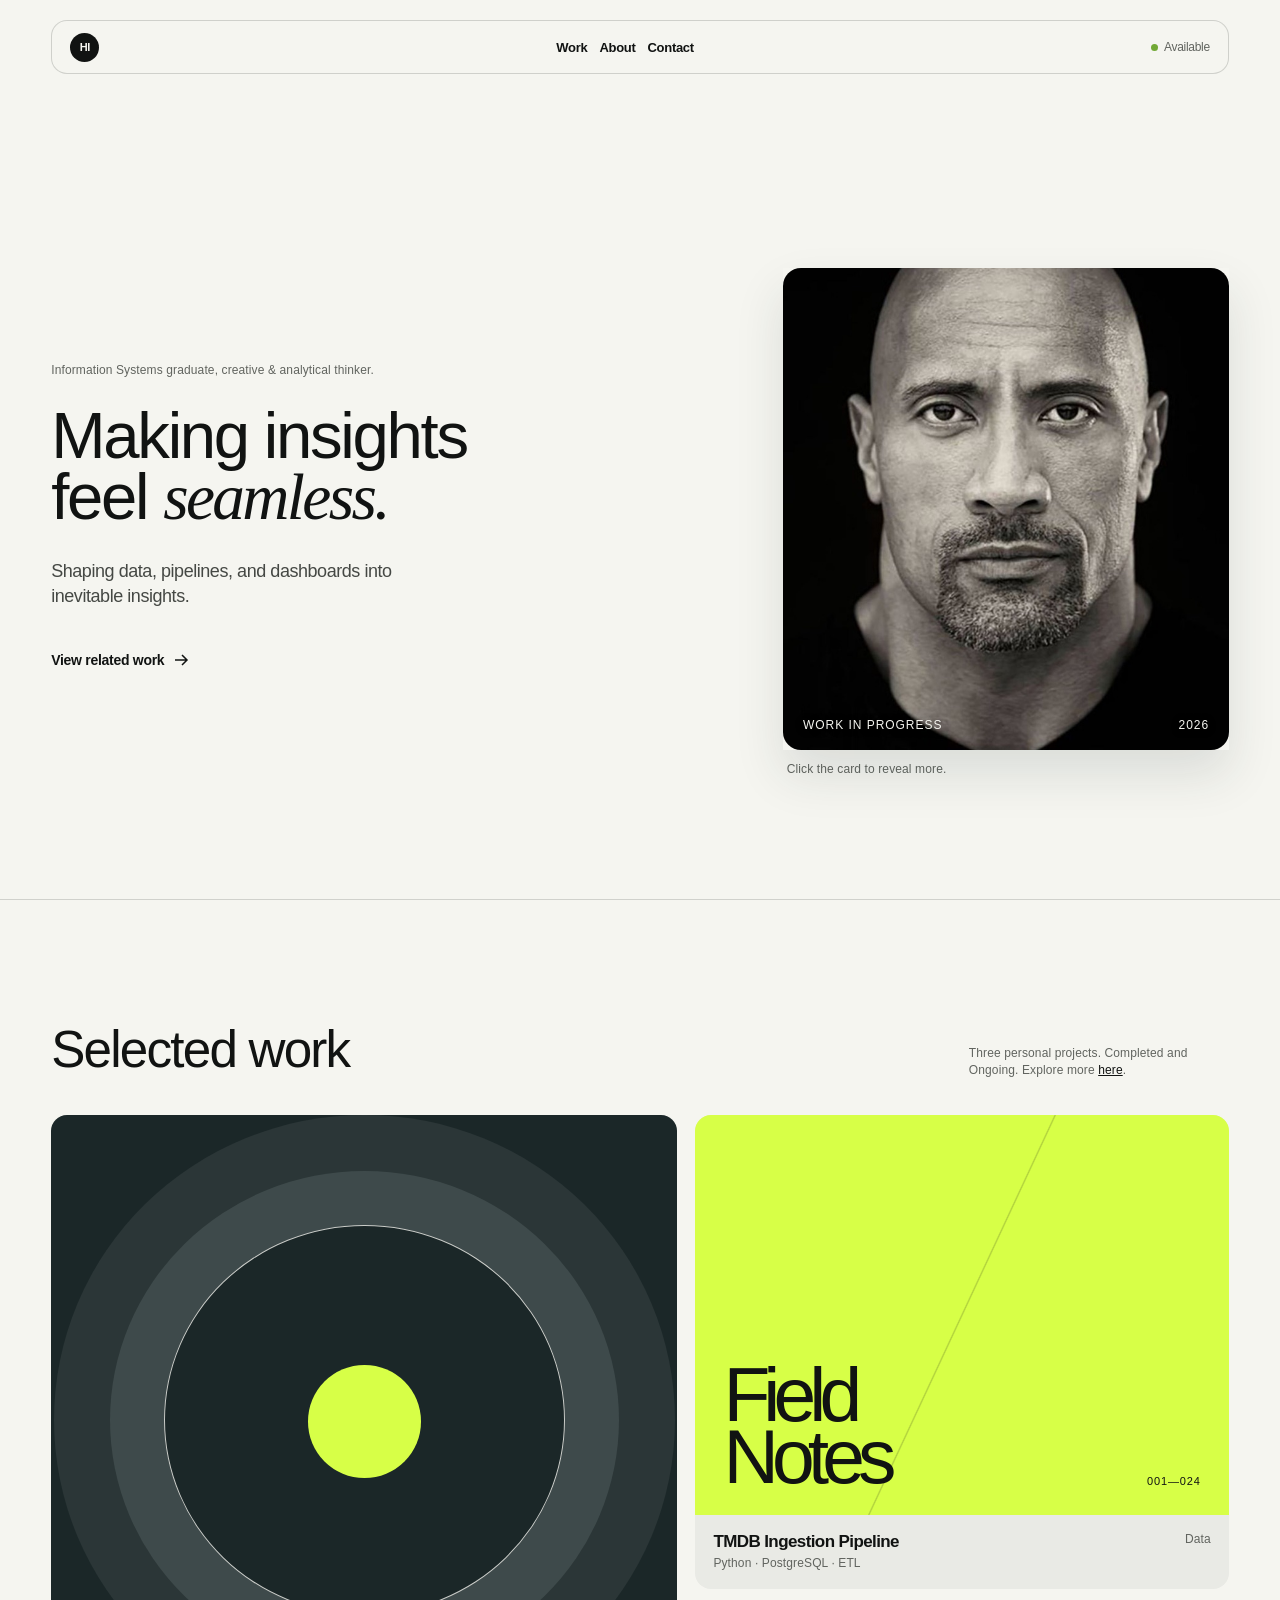
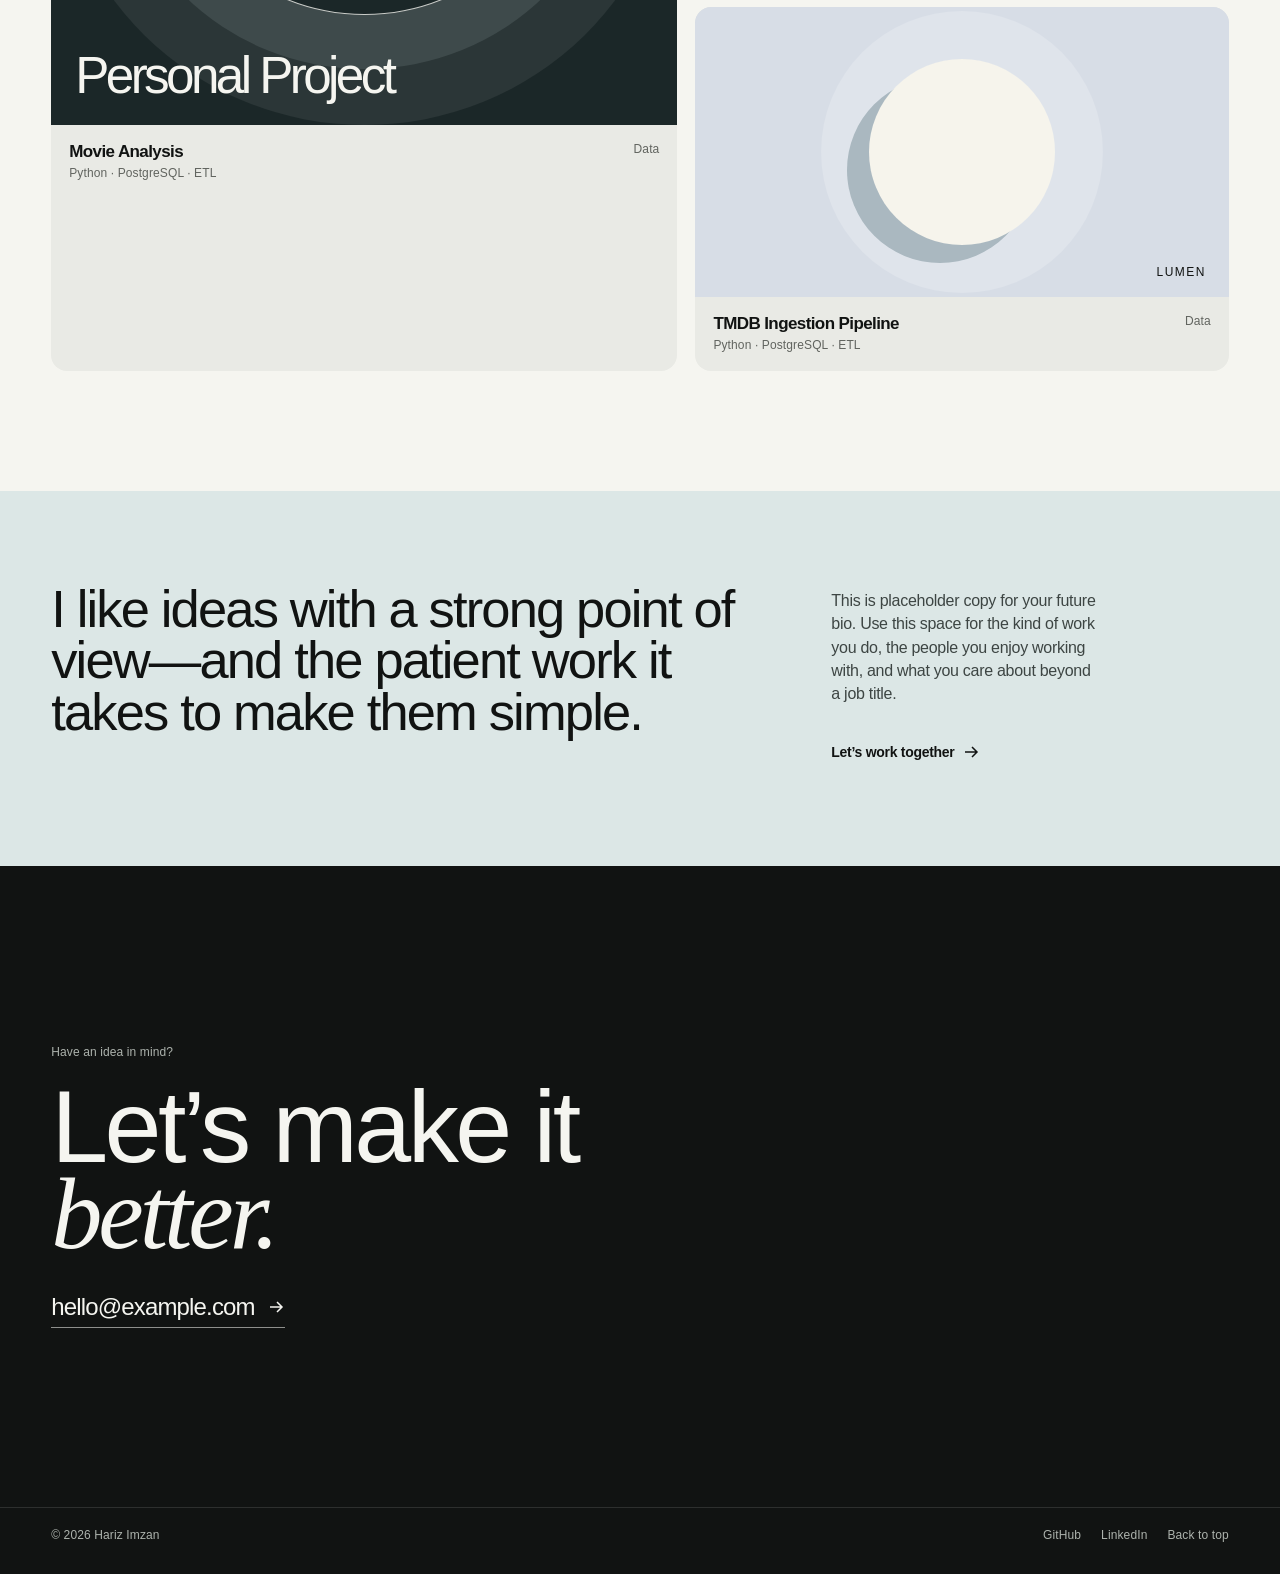
==== index.html @ 3d687c01 "added logo" ====
<!doctype html>
<html lang="en">
  <head>
    <meta charset="UTF-8" />
    <meta name="viewport" content="width=device-width, initial-scale=1.0" />
    <meta name="description" content="Placeholder portfolio for a creative technologist." />
    <title>Hariz Imzan</title>
    <link rel="stylesheet" href="styles.css" />
  </head>
  <body>
    <a class="skip-link" href="#work">Skip to selected work</a>
    <header class="site-header" id="top">
      <nav class="nav-shell" aria-label="Primary navigation">
        <a class="monogram" href="#top" aria-label="Hariz Imzan, home">HI</a>
        <div class="nav-links">
          <a href="#work">Work</a>
          <a href="#about">About</a>
          <a href="#contact">Contact</a>
        </div>
        <a class="nav-status" href="#contact"><span></span> Available</a>
      </nav>
    </header>

    <main>
      <section class="hero" aria-labelledby="hero-title">
        <div class="hero-copy">
          <p class="availability">Information Systems graduate, creative &amp; analytical thinker.</p>
          <h1 id="hero-title">Making insights <br />feel <em>seamless.</em></h1>
          <p class="hero-intro">Shaping data, pipelines, and dashboards into inevitable insights.</p>
          <a class="text-link hero-link" href="#work">View related work <svg aria-hidden="true" viewBox="0 0 18 18"><path d="M3 9h11M10 4l5 5-5 5" /></svg></a>
        </div>
        <div class="hero-object-wrap" aria-label="Rock image visual">
          <button class="hero-object" id="hero-object" type="button" aria-expanded="false" aria-label="Show contact details">
            <span class="flip-card-inner">
              <span class="flip-card-face flip-card-front">
                <img class="hero-image" src="images/rock.jpeg" alt="Rock texture visual" />
                <span class="object-caption"><span>Work in progress</span><span>2026</span></span>
              </span>
              <span class="flip-card-face flip-card-back" aria-live="polite">
                <span class="contact-flip-copy">
                  <span class="contact-circle-cluster" aria-label="Contact links">
                    <a href="mailto:imzanhariz@gmail.com" aria-label="Email Hariz Imzan" title="Email" style="display: inline-flex; align-items: center; justify-content: center;">
                    <svg xmlns="http://www.w3.org/2000/svg" viewBox="0 0 640 640"><!--!Font Awesome Free 7.3.1 by @fontawesome - https://fontawesome.com License - https://fontawesome.com/license/free Copyright 2026 Fonticons, Inc.--><path d="M112 128C85.5 128 64 149.5 64 176C64 191.1 71.1 205.3 83.2 214.4L291.2 370.4C308.3 383.2 331.7 383.2 348.8 370.4L556.8 214.4C568.9 205.3 576 191.1 576 176C576 149.5 554.5 128 528 128L112 128zM64 260L64 448C64 483.3 92.7 512 128 512L512 512C547.3 512 576 483.3 576 448L576 260L377.6 408.8C343.5 434.4 296.5 434.4 262.4 408.8L64 260z"/></svg>
                    </a>
                    <a href="https://linkedin.com" target="_blank" rel="noreferrer" aria-label="LinkedIn" title="LinkedIn" style="display: inline-flex; align-items: center; justify-content: center;">
                    <svg xmlns="http://www.w3.org/2000/svg" viewBox="0 0 640 640"><!--!Font Awesome Free 7.3.1 by @fontawesome - https://fontawesome.com License - https://fontawesome.com/license/free Copyright 2026 Fonticons, Inc.--><path d="M160 96C124.7 96 96 124.7 96 160L96 480C96 515.3 124.7 544 160 544L480 544C515.3 544 544 515.3 544 480L544 160C544 124.7 515.3 96 480 96L160 96zM165 266.2L231.5 266.2L231.5 480L165 480L165 266.2zM236.7 198.5C236.7 219.8 219.5 237 198.2 237C176.9 237 159.7 219.8 159.7 198.5C159.7 177.2 176.9 160 198.2 160C219.5 160 236.7 177.2 236.7 198.5zM413.9 480L413.9 376C413.9 351.2 413.4 319.3 379.4 319.3C344.8 319.3 339.5 346.3 339.5 374.2L339.5 480L273.1 480L273.1 266.2L336.8 266.2L336.8 295.4L337.7 295.4C346.6 278.6 368.3 260.9 400.6 260.9C467.8 260.9 480.3 305.2 480.3 362.8L480.3 480L413.9 480z"/></svg>
                    </a>
                    <a href="https://github.com/ihpwapp" target="_blank" rel="noreferrer" aria-label="GitHub" title="GitHub">
                     <svg xmlns="http://www.w3.org/2000/svg" viewBox="0 0 640 640"><!--!Font Awesome Free 7.3.1 by @fontawesome - https://fontawesome.com License - https://fontawesome.com/license/free Copyright 2026 Fonticons, Inc.--><path d="M280.5 426.5C214.5 418.5 168 371 168 309.5C168 284.5 177 257.5 192 239.5C185.5 223 186.5 188 194 173.5C214 171 241 181.5 257 196C276 190 296 187 320.5 187C345 187 365 190 383 195.5C398.5 181.5 426 171 446 173.5C453 187 454 222 447.5 239C463.5 258 472 283.5 472 309.5C472 371 425.5 417.5 358.5 426C375.5 437 387 461 387 488.5L387 540.5C387 555.5 399.5 564 414.5 558C505 523.5 576 433 576 321C576 179.5 461 64 319.5 64C178 64 64 179.5 64 321C64 432 134.5 524 229.5 558.5C243 563.5 256 554.5 256 541L256 501C249 504 240 506 232 506C199 506 179.5 488 165.5 454.5C160 441 154 433 142.5 431.5C136.5 431 134.5 428.5 134.5 425.5C134.5 419.5 144.5 415 154.5 415C169 415 181.5 424 194.5 442.5C204.5 457 215 463.5 227.5 463.5C240 463.5 248 459 259.5 447.5C268 439 274.5 431.5 280.5 426.5z"/></svg>
                    </a>
                    <a href="#contact" aria-label="Contact section" title="Contact">
                    <svg xmlns="http://www.w3.org/2000/svg" viewBox="0 0 640 640"><!--!Font Awesome Free 7.3.1 by @fontawesome - https://fontawesome.com License - https://fontawesome.com/license/free Copyright 2026 Fonticons, Inc.--><path fill="#111312" d="M463 448.2C440.9 409.8 399.4 384 352 384L288 384C240.6 384 199.1 409.8 177 448.2C212.2 487.4 263.2 512 320 512C376.8 512 427.8 487.3 463 448.2zM64 320C64 178.6 178.6 64 320 64C461.4 64 576 178.6 576 320C576 461.4 461.4 576 320 576C178.6 576 64 461.4 64 320zM320 336C359.8 336 392 303.8 392 264C392 224.2 359.8 192 320 192C280.2 192 248 224.2 248 264C248 303.8 280.2 336 320 336z"/></svg>
                    </a>
                  </span>
                </span>
              </span>
            </span>
          </button>
          <p class="placeholder-note">Click the card to reveal more.</p>
        </div>
      </section>

      <section class="work-section" id="work" aria-labelledby="work-title">
        <div class="section-heading">
          <h2 id="work-title">Selected work</h2>
          <p>Three personal projects. Completed and Ongoing. Explore more <a href="https://github.com/ihpwapp" target="_blank" rel="noreferrer" style="color: #111312; text-decoration: underline;">here</a>.</p>
        </div>
        <div class="work-grid">
          <article class="project project-large project-signal">
            <a href="#contact" aria-label="Open TMDB Ingestion Pipeline case study">
              <div class="project-art art-signal" aria-hidden="true"><i></i><b></b><span>Personal Project</span></div>
              <div class="project-meta"><div><h3>Movie Analysis</h3><p>Python · PostgreSQL · ETL</p></div><span>Data</span></div>
            </a>
          </article>
          <article class="project project-tall project-index">
            <a href="#contact" aria-label="Open Field Notes placeholder case study">
              <div class="project-art art-index" aria-hidden="true"><span>Field<br />Notes</span><i>001—024</i></div>
              <div class="project-meta"><div><h3>TMDB Ingestion Pipeline</h3><p>Python · PostgreSQL · ETL</p></div><span>Data</span></div>
            </a>
          </article>
          <article class="project project-wide project-lumen">
            <a href="#contact" aria-label="Open Lumen placeholder case study">
              <div class="project-art art-lumen" aria-hidden="true"><div></div><span>Lumen</span></div>
              <div class="project-meta"><div><h3>TMDB Ingestion Pipeline</h3><p>Python · PostgreSQL · ETL</p></div><span>Data</span></div>
            </a>
          </article>
        </div>
      </section>

      <section class="about-section" id="about" aria-labelledby="about-title">
        <div class="about-copy">
          <h2 id="about-title">I like ideas with a strong point of view—and the patient work it takes to make them simple.</h2>
          <div><p>This is placeholder copy for your future bio. Use this space for the kind of work you do, the people you enjoy working with, and what you care about beyond a job title.</p><a class="text-link" href="#contact">Let’s work together <svg aria-hidden="true" viewBox="0 0 18 18"><path d="M3 9h11M10 4l5 5-5 5" /></svg></a></div>
        </div>
      </section>

      <section class="contact-section" id="contact" aria-labelledby="contact-title">
        <p>Have an idea in mind?</p>
        <h2 id="contact-title">Let’s make it<br /><em>better.</em></h2>
        <a class="contact-email" href="mailto:hello@example.com">hello@example.com <svg aria-hidden="true" viewBox="0 0 18 18"><path d="M3 9h11M10 4l5 5-5 5" /></svg></a>
      </section>
    </main>

    <footer>
      <span>© <span id="year"></span> Hariz Imzan</span>
      <div><a href="https://github.com/ihpwapp" target="_blank" rel="noreferrer">GitHub</a><a href="https://www.linkedin.com/in/hariz-imzan" target="_blank" rel="noreferrer">LinkedIn</a><a href="#top">Back to top</a></div>
    </footer>
    <script src="script.js"></script>
  </body>
</html>
---- styles.css ----
:root { --ink:#111312; --paper:#f5f5f0; --mist:#dce7e6; --lime:#d7ff47; --line:rgba(17,19,18,.16); --muted:#61645f; --ease:cubic-bezier(.2,.8,.2,1); }
* { box-sizing:border-box; }
html { scroll-behavior:smooth; background:var(--paper); }
body { margin:0; color:var(--ink); font-family:"Avenir Next", Avenir, "Helvetica Neue", Arial, sans-serif; letter-spacing:-.018em; background:var(--paper); }
::selection { color:var(--ink); background:var(--lime); }
:focus-visible { outline:2px solid var(--ink); outline-offset:5px; }
.skip-link { position:fixed; z-index:10; left:1rem; top:-4rem; padding:.75rem 1rem; color:var(--ink); background:var(--lime); border-radius:8px; transition:top .2s; }.skip-link:focus{top:1rem}
a { color:inherit; text-decoration:none; }
.site-header { padding:20px clamp(20px,4vw,64px) 0; }
.nav-shell { max-width:1440px; margin:auto; min-height:54px; display:flex; align-items:center; justify-content:space-between; padding:0 18px; border:1px solid var(--line); border-radius:16px; background:rgba(245,245,240,.76); backdrop-filter:blur(12px); }
.monogram { display:grid; place-items:center; width:29px; height:29px; border-radius:50%; color:var(--paper); background:var(--ink); font-size:11px; font-weight:700; letter-spacing:-.06em; }.nav-links{display:flex;gap:28px;font-size:13px;font-weight:550}.nav-links a,.nav-status{transition:opacity .2s}.nav-links a:hover,.nav-status:hover{opacity:.52}.nav-status{font-size:12px;color:var(--muted)}.nav-status span{display:inline-block;width:7px;height:7px;margin-right:6px;border-radius:50%;background:#72a936}
main { overflow:visible; }.hero{min-height:calc(100svh - 75px);max-width:1440px;margin:auto;padding:clamp(68px,10vw,150px) clamp(20px,4vw,64px) 56px;display:grid;grid-template-columns:1.05fr .95fr;align-items:center;gap:clamp(34px,7vw,112px)}
.availability,.about-label,.placeholder-note,.project-meta p,.project-meta>span,.section-heading p,footer,.contact-section>p{font-size:12px;letter-spacing:.01em;color:var(--muted)}.availability{margin:0 0 28px}.hero h1{max-width:720px;margin:0;font-size:clamp(3.2rem,7.1vw,6.2rem);font-weight:540;line-height:.94;letter-spacing:-.04em}.hero h1 em,.contact-section h2 em{font-family:Georgia,serif;font-weight:400;letter-spacing:-.04em}.hero-intro{max-width:390px;margin:30px 0 28px;font-size:18px;line-height:1.42;color:#454844;letter-spacing:-.025em}.text-link{display:inline-flex;align-items:center;gap:8px;font-size:14px;font-weight:600}.text-link svg,.contact-email svg{width:18px;fill:none;stroke:currentColor;stroke-width:1.5;transition:transform .25s var(--ease)}.text-link:hover svg,.contact-email:hover svg{transform:translateX(4px)}
.hero-object-wrap{justify-self:end;width:min(100%,510px)}.hero-object{position:relative;display:block;isolation:isolate;aspect-ratio:1/1.08;width:100%;padding:0;border:none;background:transparent;cursor:pointer;box-shadow:0 24px 46px rgba(29,50,48,.12);transform:perspective(900px) rotateX(var(--rx,0deg)) rotateY(var(--ry,0deg));transition:transform .55s var(--ease);-webkit-tap-highlight-color:transparent}.hero-object:focus-visible{outline:2px solid var(--ink);outline-offset:6px}.flip-card-inner{position:relative;display:block;width:100%;height:100%;border-radius:18px;transform-style:preserve-3d;transition:transform .7s var(--ease)}.hero-object.is-flipped .flip-card-inner{transform:rotateY(180deg)}.flip-card-face{position:absolute;inset:0;display:flex;align-items:stretch;justify-content:stretch;backface-visibility:hidden;border-radius:18px;overflow:hidden}.flip-card-front{background:#cbd8d8}.flip-card-back{padding:28px;background:linear-gradient(145deg,#111312,#2e3735);transform:rotateY(180deg);color:var(--paper)}.hero-image{display:block;width:100%;height:100%;object-fit:cover;object-position:center}.object-caption{position:absolute;left:20px;right:20px;bottom:18px;display:flex;justify-content:space-between;font-size:12px;text-transform:uppercase;letter-spacing:.08em;color:var(--paper);text-shadow:0 1px 8px rgba(0,0,0,.35)}.contact-flip-copy{display:flex;align-items:center;justify-content:center;width:100%;height:100%;padding:14px 18px 16px}.contact-circle-cluster{display:grid;grid-template-columns:repeat(3, 120px);grid-template-rows:repeat(3, 120px);gap:18px;grid-template-areas:". top ." "left . right" ". bottom .";justify-content:center;align-items:center;margin:0 auto}.contact-circle-cluster a{display:grid;place-items:center;width:120px;height:120px;border-radius:50%;background:var(--paper);color:var(--ink);font-size:12px;font-weight:700;letter-spacing:.08em;text-decoration:none;text-transform:uppercase;box-shadow:inset 0 0 0 1px rgba(17,19,18,.12)}.contact-circle-cluster a:nth-child(1){grid-area:top}.contact-circle-cluster a:nth-child(2){grid-area:left}.contact-circle-cluster a:nth-child(3){grid-area:right}.contact-circle-cluster a:nth-child(4){grid-area:bottom}.contact-circle-cluster a:hover{transform:translateY(-1px);opacity:.9}.placeholder-note{margin:12px 4px 0;line-height:1.3}
.work-section{max-width:1440px;margin:auto;padding:120px clamp(20px,4vw,64px) 0;border-top:1px solid var(--line)}.section-heading{display:flex;align-items:flex-end;justify-content:space-between;margin-bottom:36px}.section-heading h2{margin:0;font-size:clamp(2.2rem,4vw,4rem);font-weight:540;letter-spacing:-.055em}.section-heading p{max-width:260px;margin:0;line-height:1.4}.work-grid{display:grid;grid-template-columns:1.08fr .92fr;gap:18px}.project{overflow:hidden;border-radius:16px;background:#e9eae5}.project a{display:block}.project-art{position:relative;overflow:hidden;min-height:400px;transition:transform .6s var(--ease)}.project:hover .project-art{transform:scale(1.018)}.project-large{grid-row:span 2}.project-large .project-art{min-height:610px}.project-wide{grid-column:2}.project-wide .project-art{min-height:290px}.project-meta{display:flex;justify-content:space-between;align-items:flex-start;padding:17px 18px 19px}.project-meta h3{margin:0 0 4px;font-size:17px;font-weight:600;letter-spacing:-.035em}.project-meta p,.project-meta>span{margin:0}.art-signal{background:#1b2728}.art-signal i{position:absolute;inset:18% 18%;border:1px solid rgba(245,245,240,.8);border-radius:50%;box-shadow:0 0 0 54px rgba(220,231,230,.11),0 0 0 110px rgba(220,231,230,.08)}.art-signal b{position:absolute;width:18%;aspect-ratio:1;border-radius:50%;left:41%;top:41%;background:var(--lime);box-shadow:0 0 50px rgba(215,255,71,.48)}.art-signal span{position:absolute;left:24px;bottom:20px;color:var(--paper);font-size:clamp(30px,4vw,56px);letter-spacing:-.07em}.art-index{display:flex;justify-content:space-between;align-items:flex-end;padding:28px;background:var(--lime);background-image:linear-gradient(115deg,transparent 49.8%,rgba(17,19,18,.2) 50%,transparent 50.2%)}.art-index span{font-size:clamp(48px,6vw,80px);line-height:.8;letter-spacing:-.09em}.art-index i{font-size:11px;font-style:normal;letter-spacing:.08em}.art-lumen{display:grid;place-items:center;background:#d7dde6}.art-lumen div{width:35%;aspect-ratio:1;border-radius:50%;background:#f6f4ec;box-shadow:-22px 18px 0 #aab8c0,0 0 0 48px rgba(255,255,255,.19)}.art-lumen span{position:absolute;right:23px;bottom:18px;font-size:12px;text-transform:uppercase;letter-spacing:.12em}
.about-section{max-width:1440px;margin:120px auto 0;padding:92px clamp(20px,4vw,64px);display:block;background:var(--mist)}.about-label{color:#4f5e5b}.about-copy{display:grid;grid-template-columns:1.3fr .7fr;gap:42px}.about-copy h2{margin:0;font-size:clamp(2.1rem,4.1vw,4.4rem);font-weight:530;line-height:.98;letter-spacing:-.06em}.about-copy p{margin:6px 0 24px;max-width:30ch;font-size:16px;line-height:1.46;color:#3d4543}
.contact-section{max-width:1440px;margin:auto;padding:clamp(100px,14vw,190px) clamp(20px,4vw,64px);background:var(--ink);color:var(--paper)}.contact-section>p{color:#adb3ad;margin:0 0 25px}.contact-section h2{margin:0 0 36px;font-size:clamp(3.6rem,8vw,7.6rem);font-weight:520;line-height:.84;letter-spacing:-.075em}.contact-email{display:inline-flex;align-items:center;gap:12px;padding-bottom:6px;border-bottom:1px solid rgba(245,245,240,.55);font-size:clamp(17px,2vw,24px);letter-spacing:-.035em}
footer{max-width:1440px;margin:auto;padding:20px clamp(20px,4vw,64px) 32px;display:flex;justify-content:space-between;gap:20px;background:var(--ink);color:#adb3ad;border-top:1px solid rgba(245,245,240,.12)}footer div{display:flex;gap:20px}footer a:hover{color:var(--paper)}
.hero{grid-template-columns:1.18fr .82fr}.hero h1{font-size:clamp(3.2rem,5.1vw,5rem);letter-spacing:-.035em}.section-heading h2,.about-copy h2,.contact-section h2{letter-spacing:-.035em}.art-signal b{box-shadow:none}.nav-links a,.nav-status,.text-link{min-height:44px;display:inline-flex;align-items:center}.nav-links{gap:12px}.placeholder-note{font-size:12px}
@media (max-width:760px){.site-header{padding:13px 13px 0}.nav-shell{padding:0 12px;border-radius:13px;min-height:49px}.nav-links{gap:14px;font-size:12px}.nav-status{display:none}.hero{min-height:auto;padding:86px 20px 82px;grid-template-columns:1fr;gap:50px}.hero h1{font-size:clamp(3.45rem,15vw,5.8rem)}.hero-intro{font-size:16px}.hero-object-wrap{justify-self:stretch;width:100%}.hero-object{aspect-ratio:1.12/1}.flip-card-back{padding:18px 14px}.contact-flip-copy{padding:10px 8px}.contact-circle-cluster{grid-template-columns:repeat(3, 64px);grid-template-rows:repeat(3, 64px);gap:10px}.contact-circle-cluster a{width:64px;height:64px;font-size:10px}.work-section{padding:83px 20px 0}.section-heading{display:block;margin-bottom:25px}.section-heading p{margin-top:12px}.work-grid{display:block}.project{margin-bottom:16px}.project-large .project-art,.project-art,.project-wide .project-art{min-height:320px}.project-large .project-art{min-height:410px}.about-section{margin-top:84px;padding:64px 20px;display:block}.about-label{margin-bottom:28px}.about-copy{display:block}.about-copy h2{font-size:2.7rem}.about-copy p{margin-top:30px}.contact-section{padding:110px 20px}.contact-section h2{font-size:4.2rem}footer{padding:18px 20px 28px;display:block;font-size:11px}footer div{margin-top:15px;gap:15px}.placeholder-note{font-size:11px}}
@media (prefers-reduced-motion:reduce){*,*::before,*::after{scroll-behavior:auto!important;transition-duration:.01ms!important;animation-duration:.01ms!important}}
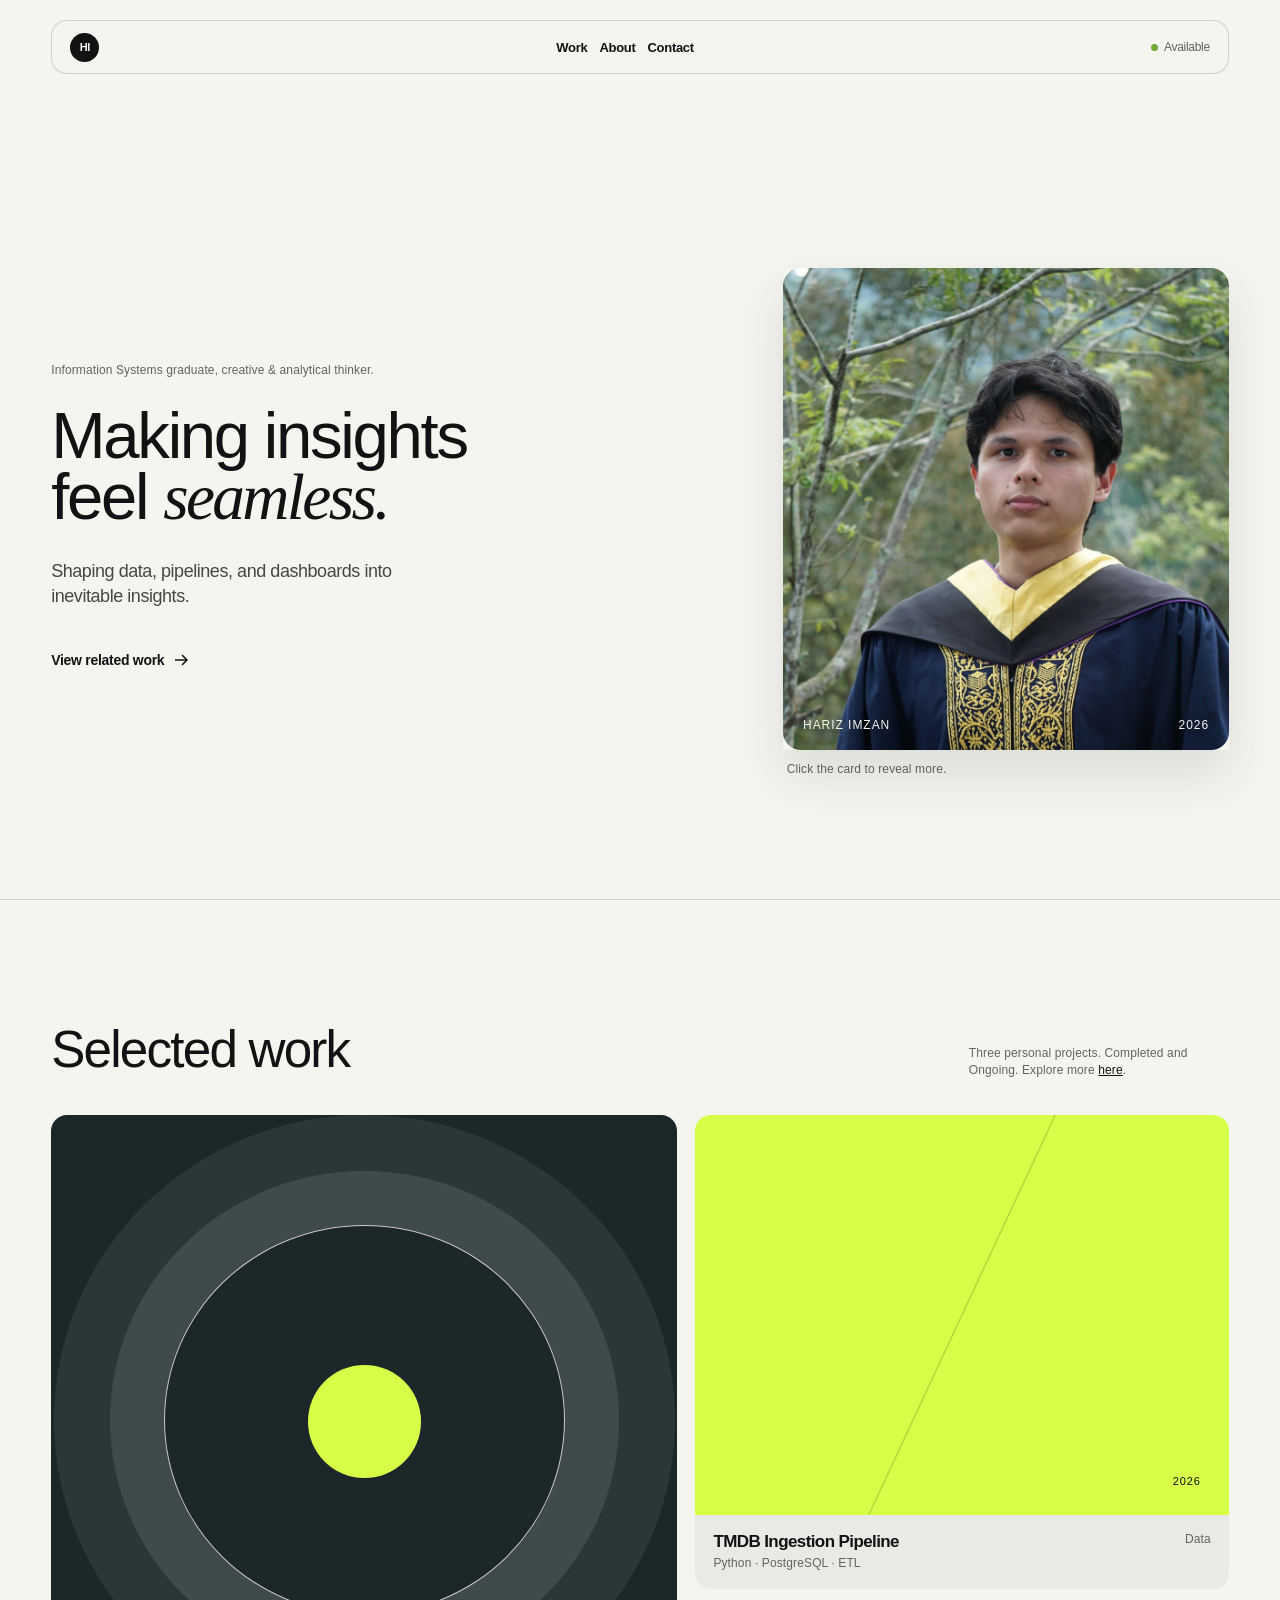
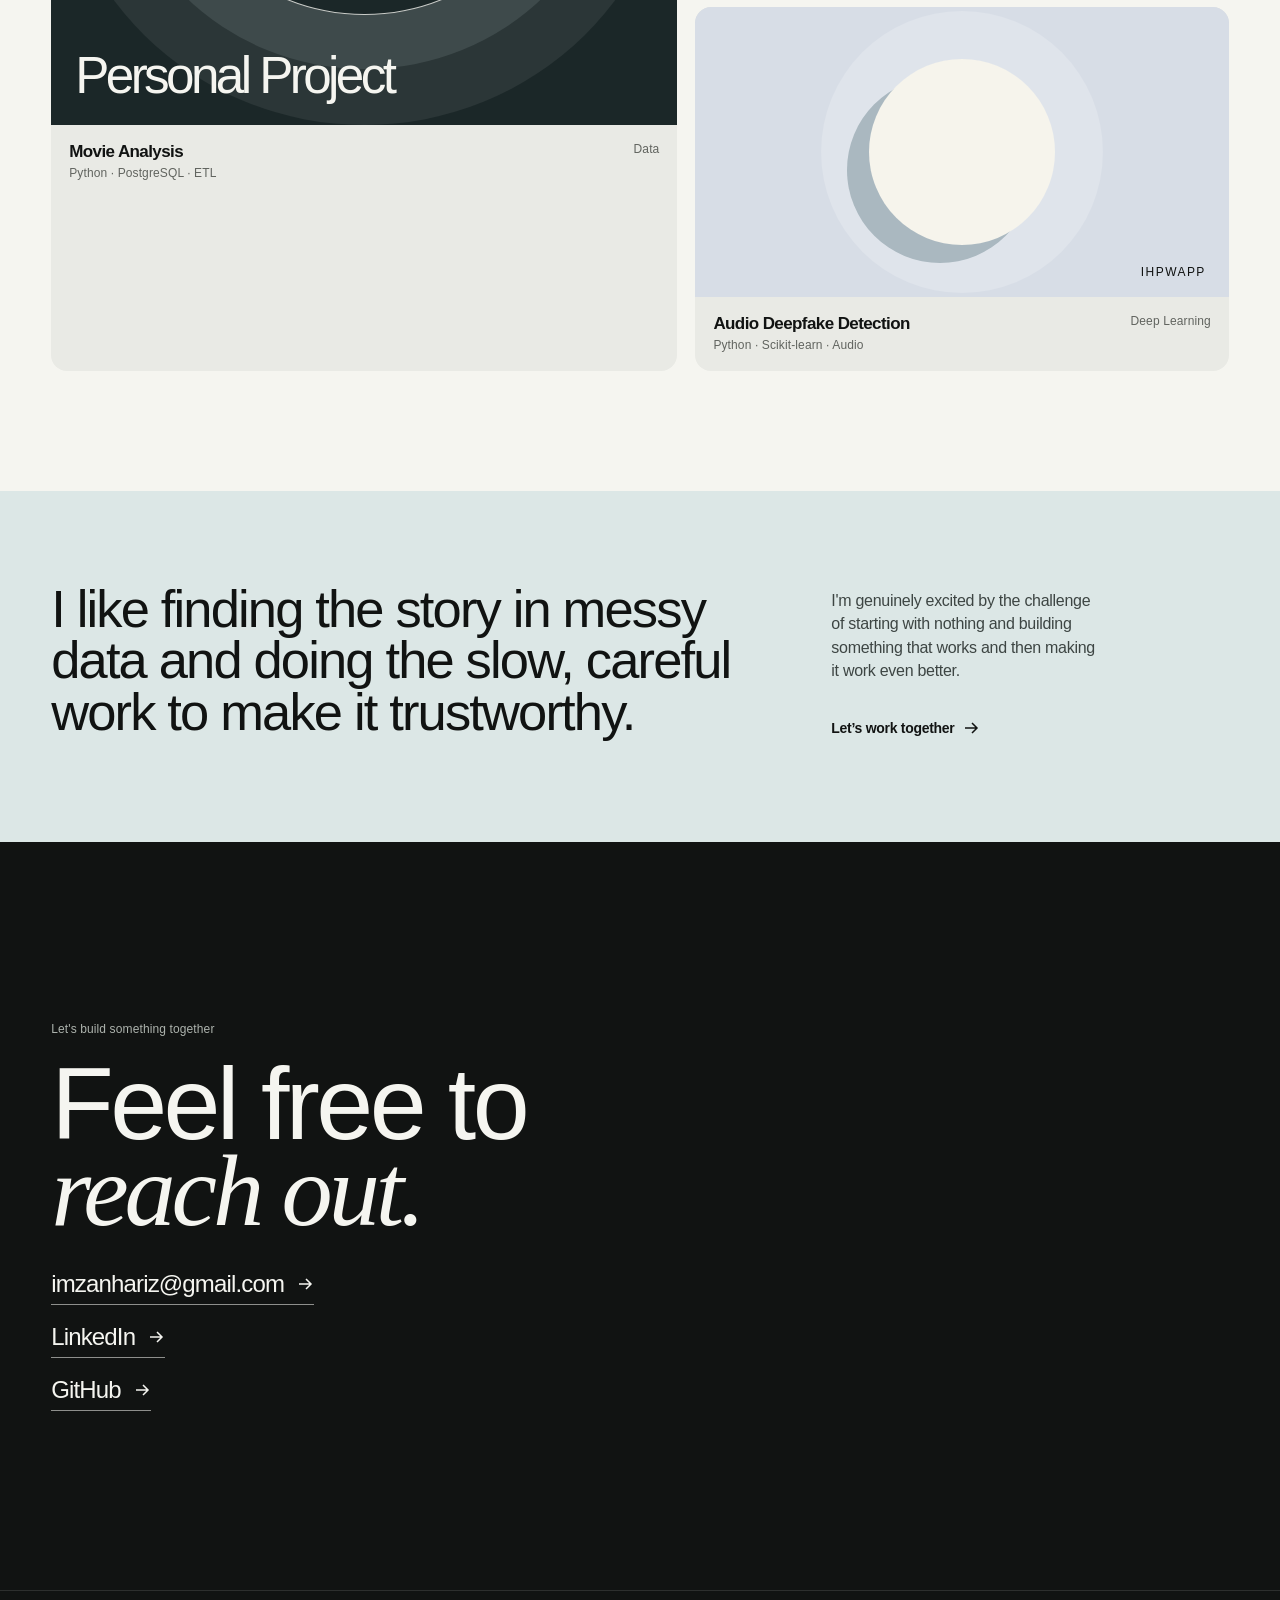
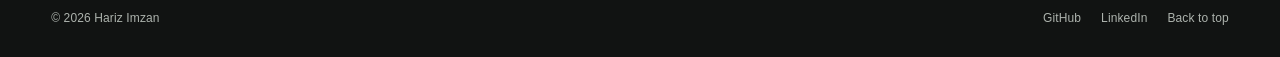
==== commit 5d9a9683: "added pic and description cleanup" ====
--- a/index.html
+++ b/index.html
@@ -33,8 +33,8 @@
           <button class="hero-object" id="hero-object" type="button" aria-expanded="false" aria-label="Show contact details">
             <span class="flip-card-inner">
               <span class="flip-card-face flip-card-front">
-                <img class="hero-image" src="images/rock.jpeg" alt="Rock texture visual" />
-                <span class="object-caption"><span>Work in progress</span><span>2026</span></span>
+                <img class="hero-image" src="images/new.jpg"/>
+                <span class="object-caption"><span>Hariz Imzan</span><span>2026</span></span>
               </span>
               <span class="flip-card-face flip-card-back" aria-live="polite">
                 <span class="contact-flip-copy">
@@ -67,21 +67,23 @@
         </div>
         <div class="work-grid">
           <article class="project project-large project-signal">
-            <a href="#contact" aria-label="Open TMDB Ingestion Pipeline case study">
+            <a href="https://github.com/ihpwapp/TMDB_database/blob/main/README.md" target="_blank" aria-label="Open TMDB Ingestion Pipeline case study">
               <div class="project-art art-signal" aria-hidden="true"><i></i><b></b><span>Personal Project</span></div>
               <div class="project-meta"><div><h3>Movie Analysis</h3><p>Python · PostgreSQL · ETL</p></div><span>Data</span></div>
             </a>
           </article>
+
+          
           <article class="project project-tall project-index">
-            <a href="#contact" aria-label="Open Field Notes placeholder case study">
-              <div class="project-art art-index" aria-hidden="true"><span>Field<br />Notes</span><i>001—024</i></div>
+            <a href="https://github.com/ihpwapp/TMDB_database/blob/main/README.md" target="_blank" aria-label="Open TMDB Ingestion Pipeline case study">
+              <div class="project-art art-index" aria-hidden="true"><span><br /></span><i>2026</i></div>
               <div class="project-meta"><div><h3>TMDB Ingestion Pipeline</h3><p>Python · PostgreSQL · ETL</p></div><span>Data</span></div>
             </a>
           </article>
           <article class="project project-wide project-lumen">
-            <a href="#contact" aria-label="Open Lumen placeholder case study">
-              <div class="project-art art-lumen" aria-hidden="true"><div></div><span>Lumen</span></div>
-              <div class="project-meta"><div><h3>TMDB Ingestion Pipeline</h3><p>Python · PostgreSQL · ETL</p></div><span>Data</span></div>
+            <a href="https://github.com/ihpwapp/TMDB_database/blob/main/README.md" target="_blank" aria-label="Open TMDB Ingestion Pipeline case study">
+              <div class="project-art art-lumen" aria-hidden="true"><div></div><span>ihpwapp</span></div>
+              <div class="project-meta"><div><h3>Audio Deepfake Detection</h3><p>Python · Scikit-learn · Audio</p></div><span>Deep Learning</span></div>
             </a>
           </article>
         </div>
@@ -89,15 +91,21 @@
 
       <section class="about-section" id="about" aria-labelledby="about-title">
         <div class="about-copy">
-          <h2 id="about-title">I like ideas with a strong point of view—and the patient work it takes to make them simple.</h2>
-          <div><p>This is placeholder copy for your future bio. Use this space for the kind of work you do, the people you enjoy working with, and what you care about beyond a job title.</p><a class="text-link" href="#contact">Let’s work together <svg aria-hidden="true" viewBox="0 0 18 18"><path d="M3 9h11M10 4l5 5-5 5" /></svg></a></div>
+          <h2 id="about-title">I like finding the story in messy data and doing the slow, careful work to make it trustworthy.</h2>
+          <div><p>I'm genuinely excited by the challenge of starting with nothing and building something that works and then making it work even better.</p><a class="text-link" href="#contact">Let’s work together <svg aria-hidden="true" viewBox="0 0 18 18"><path d="M3 9h11M10 4l5 5-5 5" /></svg></a></div>
         </div>
       </section>
 
       <section class="contact-section" id="contact" aria-labelledby="contact-title">
-        <p>Have an idea in mind?</p>
-        <h2 id="contact-title">Let’s make it<br /><em>better.</em></h2>
-        <a class="contact-email" href="mailto:hello@example.com">hello@example.com <svg aria-hidden="true" viewBox="0 0 18 18"><path d="M3 9h11M10 4l5 5-5 5" /></svg></a>
+        <p>Let's build something together</p>
+        <h2 id="contact-title">Feel free to<br /><em>reach out.</em></h2>
+        <a class="contact-email" href="mailto:imzanhariz@gmail.com">imzanhariz@gmail.com <svg aria-hidden="true" viewBox="0 0 18 18"><path d="M3 9h11M10 4l5 5-5 5" /></svg></a>
+        <br><br>
+        <a class="contact-email" href="https://www.linkedin.com/in/hariz-imzan" target="_blank" rel="noreferrer">LinkedIn <svg aria-hidden="true" viewBox="0 0 18 18"><path d="M3 9h11M10 4l5 5-5 5" /></svg></a>
+        <br><br>
+        <a class="contact-email" href="https://github.com/ihpwapp" target="_blank" rel="noreferrer">GitHub <svg aria-hidden="true" viewBox="0 0 18 18"><path d="M3 9h11M10 4l5 5-5 5" /></svg></a>
+      </section>
+    </main>
       </section>
     </main>
 
--- a/styles.css
+++ b/styles.css
@@ -11,7 +11,7 @@
 .monogram { display:grid; place-items:center; width:29px; height:29px; border-radius:50%; color:var(--paper); background:var(--ink); font-size:11px; font-weight:700; letter-spacing:-.06em; }.nav-links{display:flex;gap:28px;font-size:13px;font-weight:550}.nav-links a,.nav-status{transition:opacity .2s}.nav-links a:hover,.nav-status:hover{opacity:.52}.nav-status{font-size:12px;color:var(--muted)}.nav-status span{display:inline-block;width:7px;height:7px;margin-right:6px;border-radius:50%;background:#72a936}
 main { overflow:visible; }.hero{min-height:calc(100svh - 75px);max-width:1440px;margin:auto;padding:clamp(68px,10vw,150px) clamp(20px,4vw,64px) 56px;display:grid;grid-template-columns:1.05fr .95fr;align-items:center;gap:clamp(34px,7vw,112px)}
 .availability,.about-label,.placeholder-note,.project-meta p,.project-meta>span,.section-heading p,footer,.contact-section>p{font-size:12px;letter-spacing:.01em;color:var(--muted)}.availability{margin:0 0 28px}.hero h1{max-width:720px;margin:0;font-size:clamp(3.2rem,7.1vw,6.2rem);font-weight:540;line-height:.94;letter-spacing:-.04em}.hero h1 em,.contact-section h2 em{font-family:Georgia,serif;font-weight:400;letter-spacing:-.04em}.hero-intro{max-width:390px;margin:30px 0 28px;font-size:18px;line-height:1.42;color:#454844;letter-spacing:-.025em}.text-link{display:inline-flex;align-items:center;gap:8px;font-size:14px;font-weight:600}.text-link svg,.contact-email svg{width:18px;fill:none;stroke:currentColor;stroke-width:1.5;transition:transform .25s var(--ease)}.text-link:hover svg,.contact-email:hover svg{transform:translateX(4px)}
-.hero-object-wrap{justify-self:end;width:min(100%,510px)}.hero-object{position:relative;display:block;isolation:isolate;aspect-ratio:1/1.08;width:100%;padding:0;border:none;background:transparent;cursor:pointer;box-shadow:0 24px 46px rgba(29,50,48,.12);transform:perspective(900px) rotateX(var(--rx,0deg)) rotateY(var(--ry,0deg));transition:transform .55s var(--ease);-webkit-tap-highlight-color:transparent}.hero-object:focus-visible{outline:2px solid var(--ink);outline-offset:6px}.flip-card-inner{position:relative;display:block;width:100%;height:100%;border-radius:18px;transform-style:preserve-3d;transition:transform .7s var(--ease)}.hero-object.is-flipped .flip-card-inner{transform:rotateY(180deg)}.flip-card-face{position:absolute;inset:0;display:flex;align-items:stretch;justify-content:stretch;backface-visibility:hidden;border-radius:18px;overflow:hidden}.flip-card-front{background:#cbd8d8}.flip-card-back{padding:28px;background:linear-gradient(145deg,#111312,#2e3735);transform:rotateY(180deg);color:var(--paper)}.hero-image{display:block;width:100%;height:100%;object-fit:cover;object-position:center}.object-caption{position:absolute;left:20px;right:20px;bottom:18px;display:flex;justify-content:space-between;font-size:12px;text-transform:uppercase;letter-spacing:.08em;color:var(--paper);text-shadow:0 1px 8px rgba(0,0,0,.35)}.contact-flip-copy{display:flex;align-items:center;justify-content:center;width:100%;height:100%;padding:14px 18px 16px}.contact-circle-cluster{display:grid;grid-template-columns:repeat(3, 120px);grid-template-rows:repeat(3, 120px);gap:18px;grid-template-areas:". top ." "left . right" ". bottom .";justify-content:center;align-items:center;margin:0 auto}.contact-circle-cluster a{display:grid;place-items:center;width:120px;height:120px;border-radius:50%;background:var(--paper);color:var(--ink);font-size:12px;font-weight:700;letter-spacing:.08em;text-decoration:none;text-transform:uppercase;box-shadow:inset 0 0 0 1px rgba(17,19,18,.12)}.contact-circle-cluster a:nth-child(1){grid-area:top}.contact-circle-cluster a:nth-child(2){grid-area:left}.contact-circle-cluster a:nth-child(3){grid-area:right}.contact-circle-cluster a:nth-child(4){grid-area:bottom}.contact-circle-cluster a:hover{transform:translateY(-1px);opacity:.9}.placeholder-note{margin:12px 4px 0;line-height:1.3}
+.hero-object-wrap{justify-self:end;width:min(100%,510px)}.hero-object{position:relative;display:block;isolation:isolate;aspect-ratio:1/1.08;width:100%;padding:0;border:none;background:transparent;cursor:pointer;box-shadow:0 24px 46px rgba(29,50,48,.12);transform:perspective(900px) rotateX(var(--rx,0deg)) rotateY(var(--ry,0deg));transition:transform .55s var(--ease);-webkit-tap-highlight-color:transparent}.hero-object:focus-visible{outline:2px solid var(--ink);outline-offset:6px}.flip-card-inner{position:relative;display:block;width:100%;height:100%;border-radius:18px;transform-style:preserve-3d;transition:transform .7s var(--ease)}.hero-object.is-flipped .flip-card-inner{transform:rotateY(180deg)}.flip-card-face{position:absolute;inset:0;display:flex;align-items:stretch;justify-content:stretch;backface-visibility:hidden;border-radius:18px;overflow:hidden}.flip-card-front{background:#cbd8d8}.flip-card-back{padding:28px;background:linear-gradient(145deg, #0e1210, #222c29);transform:rotateY(180deg);color:var(--paper)}.hero-image{display:block;width:100%;height:100%;object-fit:cover;object-position:center}.object-caption{position:absolute;left:20px;right:20px;bottom:18px;display:flex;justify-content:space-between;font-size:12px;text-transform:uppercase;letter-spacing:.08em;color:var(--paper);text-shadow:0 1px 8px rgba(0,0,0,.35)}.contact-flip-copy{display:flex;align-items:center;justify-content:center;width:100%;height:100%;padding:14px 18px 16px}.contact-circle-cluster{display:grid;grid-template-columns:repeat(3, 120px);grid-template-rows:repeat(3, 120px);gap:18px;grid-template-areas:". top ." "left . right" ". bottom .";justify-content:center;align-items:center;margin:0 auto}.contact-circle-cluster a{display:grid;place-items:center;width:120px;height:120px;border-radius:50%;background:var(--paper);color:var(--ink);font-size:12px;font-weight:700;letter-spacing:.08em;text-decoration:none;text-transform:uppercase;box-shadow:inset 0 0 0 1px rgba(17,19,18,.12)}.contact-circle-cluster a:nth-child(1){grid-area:top}.contact-circle-cluster a:nth-child(2){grid-area:left}.contact-circle-cluster a:nth-child(3){grid-area:right}.contact-circle-cluster a:nth-child(4){grid-area:bottom}.contact-circle-cluster a:hover{transform:translateY(-1px);opacity:.9}.placeholder-note{margin:12px 4px 0;line-height:1.3}
 .work-section{max-width:1440px;margin:auto;padding:120px clamp(20px,4vw,64px) 0;border-top:1px solid var(--line)}.section-heading{display:flex;align-items:flex-end;justify-content:space-between;margin-bottom:36px}.section-heading h2{margin:0;font-size:clamp(2.2rem,4vw,4rem);font-weight:540;letter-spacing:-.055em}.section-heading p{max-width:260px;margin:0;line-height:1.4}.work-grid{display:grid;grid-template-columns:1.08fr .92fr;gap:18px}.project{overflow:hidden;border-radius:16px;background:#e9eae5}.project a{display:block}.project-art{position:relative;overflow:hidden;min-height:400px;transition:transform .6s var(--ease)}.project:hover .project-art{transform:scale(1.018)}.project-large{grid-row:span 2}.project-large .project-art{min-height:610px}.project-wide{grid-column:2}.project-wide .project-art{min-height:290px}.project-meta{display:flex;justify-content:space-between;align-items:flex-start;padding:17px 18px 19px}.project-meta h3{margin:0 0 4px;font-size:17px;font-weight:600;letter-spacing:-.035em}.project-meta p,.project-meta>span{margin:0}.art-signal{background:#1b2728}.art-signal i{position:absolute;inset:18% 18%;border:1px solid rgba(245,245,240,.8);border-radius:50%;box-shadow:0 0 0 54px rgba(220,231,230,.11),0 0 0 110px rgba(220,231,230,.08)}.art-signal b{position:absolute;width:18%;aspect-ratio:1;border-radius:50%;left:41%;top:41%;background:var(--lime);box-shadow:0 0 50px rgba(215,255,71,.48)}.art-signal span{position:absolute;left:24px;bottom:20px;color:var(--paper);font-size:clamp(30px,4vw,56px);letter-spacing:-.07em}.art-index{display:flex;justify-content:space-between;align-items:flex-end;padding:28px;background:var(--lime);background-image:linear-gradient(115deg,transparent 49.8%,rgba(17,19,18,.2) 50%,transparent 50.2%)}.art-index span{font-size:clamp(48px,6vw,80px);line-height:.8;letter-spacing:-.09em}.art-index i{font-size:11px;font-style:normal;letter-spacing:.08em}.art-lumen{display:grid;place-items:center;background:#d7dde6}.art-lumen div{width:35%;aspect-ratio:1;border-radius:50%;background:#f6f4ec;box-shadow:-22px 18px 0 #aab8c0,0 0 0 48px rgba(255,255,255,.19)}.art-lumen span{position:absolute;right:23px;bottom:18px;font-size:12px;text-transform:uppercase;letter-spacing:.12em}
 .about-section{max-width:1440px;margin:120px auto 0;padding:92px clamp(20px,4vw,64px);display:block;background:var(--mist)}.about-label{color:#4f5e5b}.about-copy{display:grid;grid-template-columns:1.3fr .7fr;gap:42px}.about-copy h2{margin:0;font-size:clamp(2.1rem,4.1vw,4.4rem);font-weight:530;line-height:.98;letter-spacing:-.06em}.about-copy p{margin:6px 0 24px;max-width:30ch;font-size:16px;line-height:1.46;color:#3d4543}
 .contact-section{max-width:1440px;margin:auto;padding:clamp(100px,14vw,190px) clamp(20px,4vw,64px);background:var(--ink);color:var(--paper)}.contact-section>p{color:#adb3ad;margin:0 0 25px}.contact-section h2{margin:0 0 36px;font-size:clamp(3.6rem,8vw,7.6rem);font-weight:520;line-height:.84;letter-spacing:-.075em}.contact-email{display:inline-flex;align-items:center;gap:12px;padding-bottom:6px;border-bottom:1px solid rgba(245,245,240,.55);font-size:clamp(17px,2vw,24px);letter-spacing:-.035em}
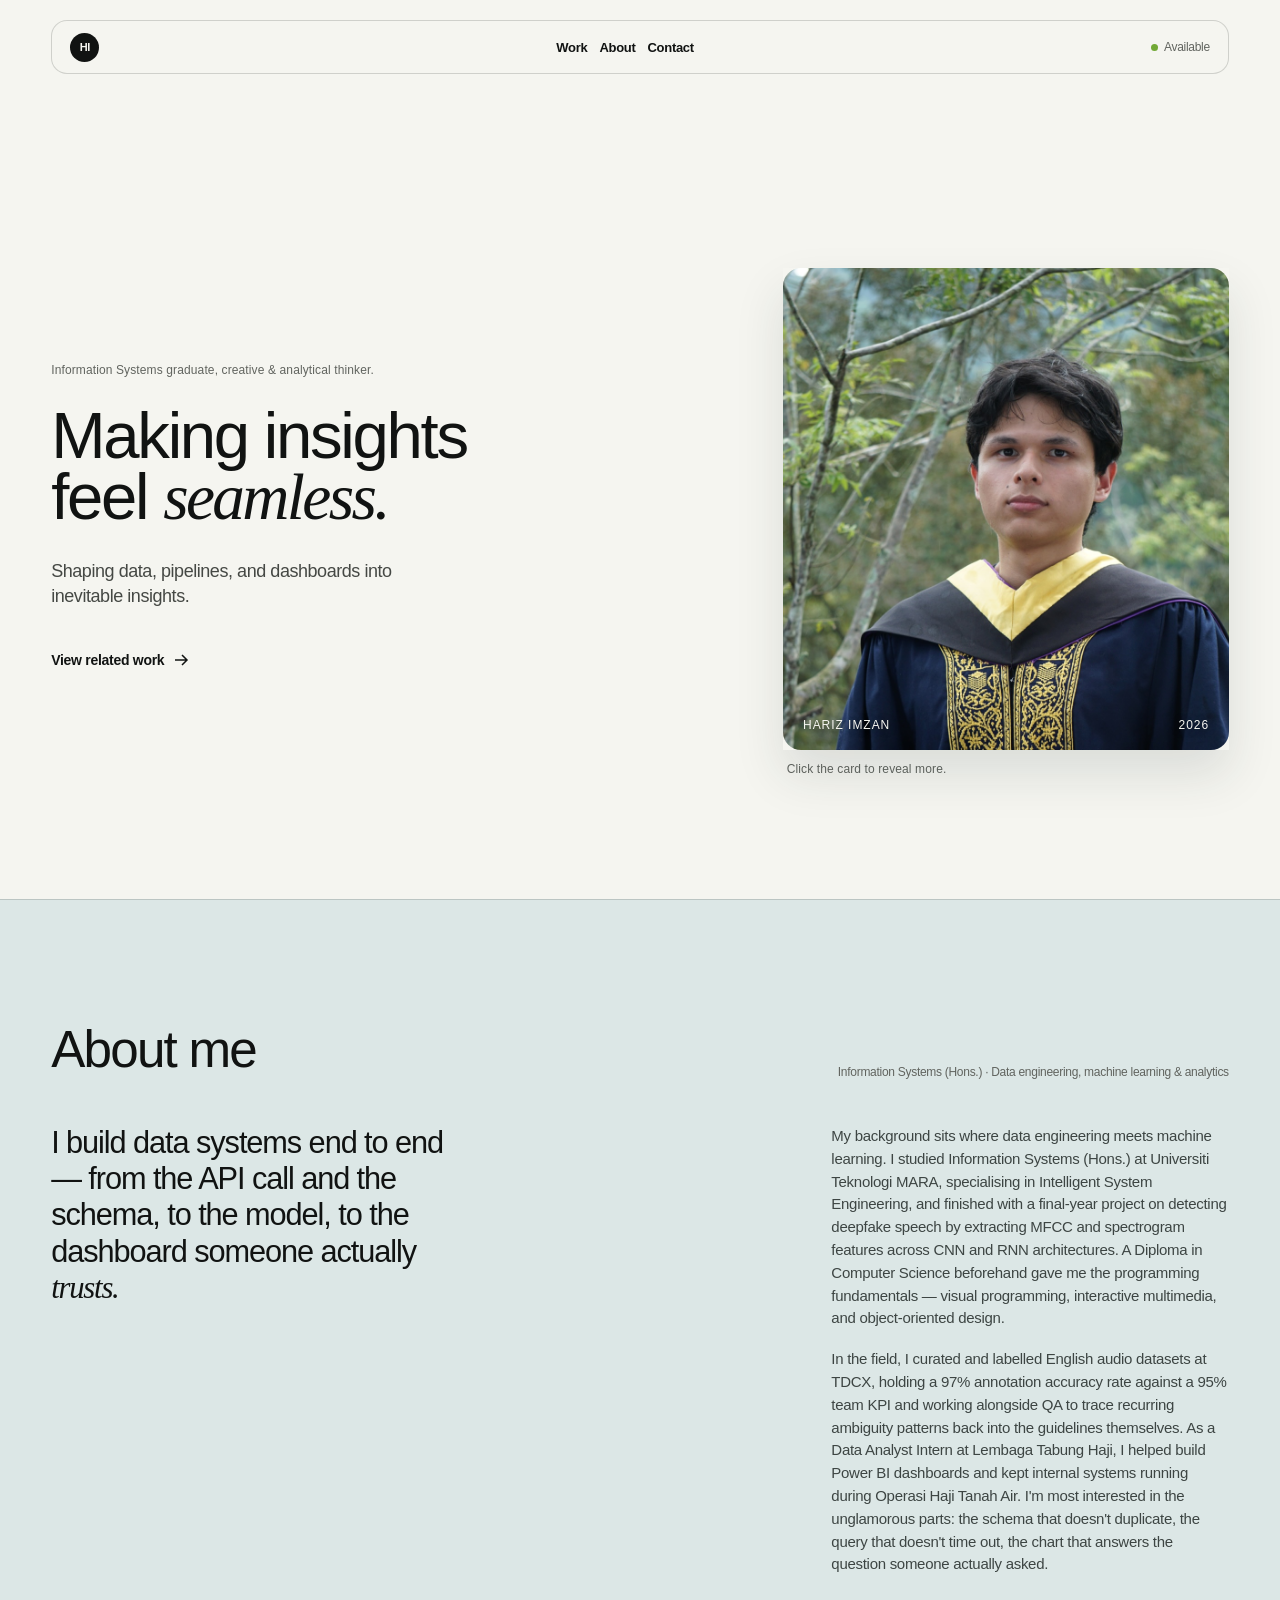
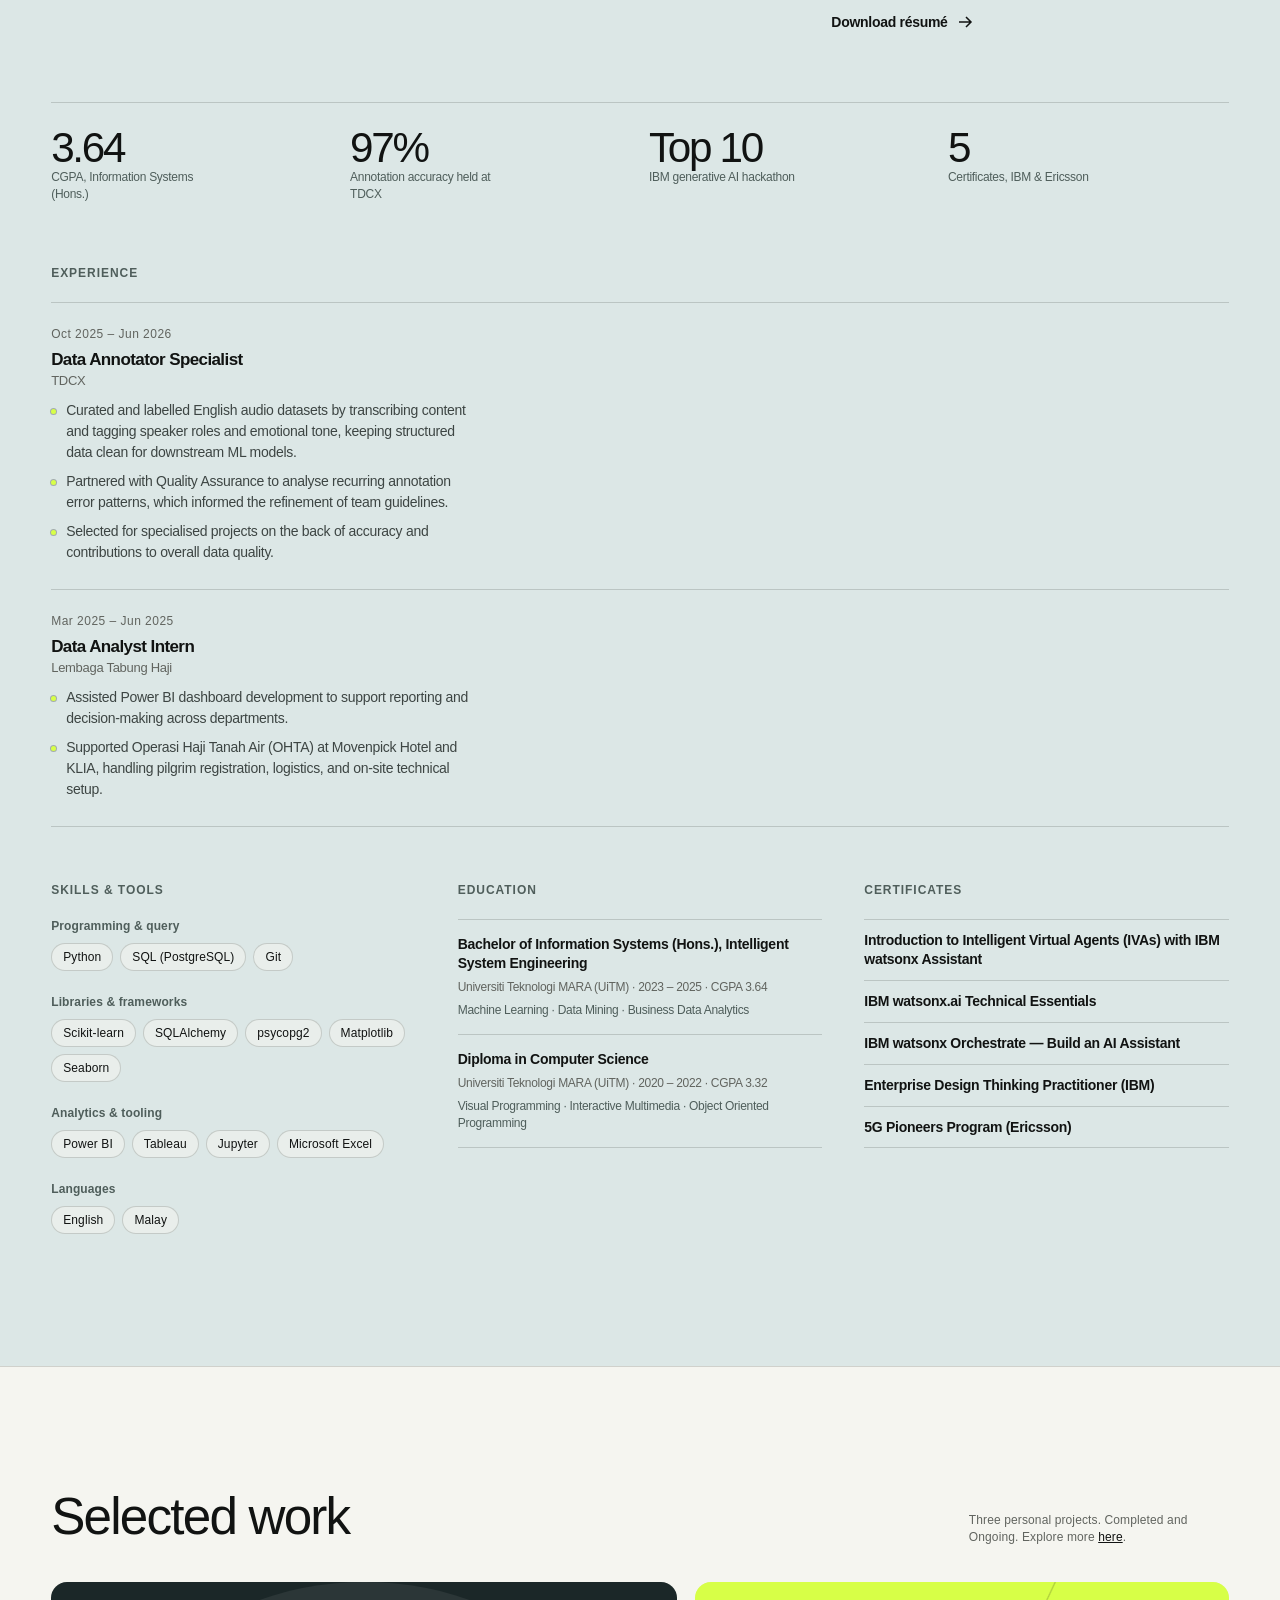
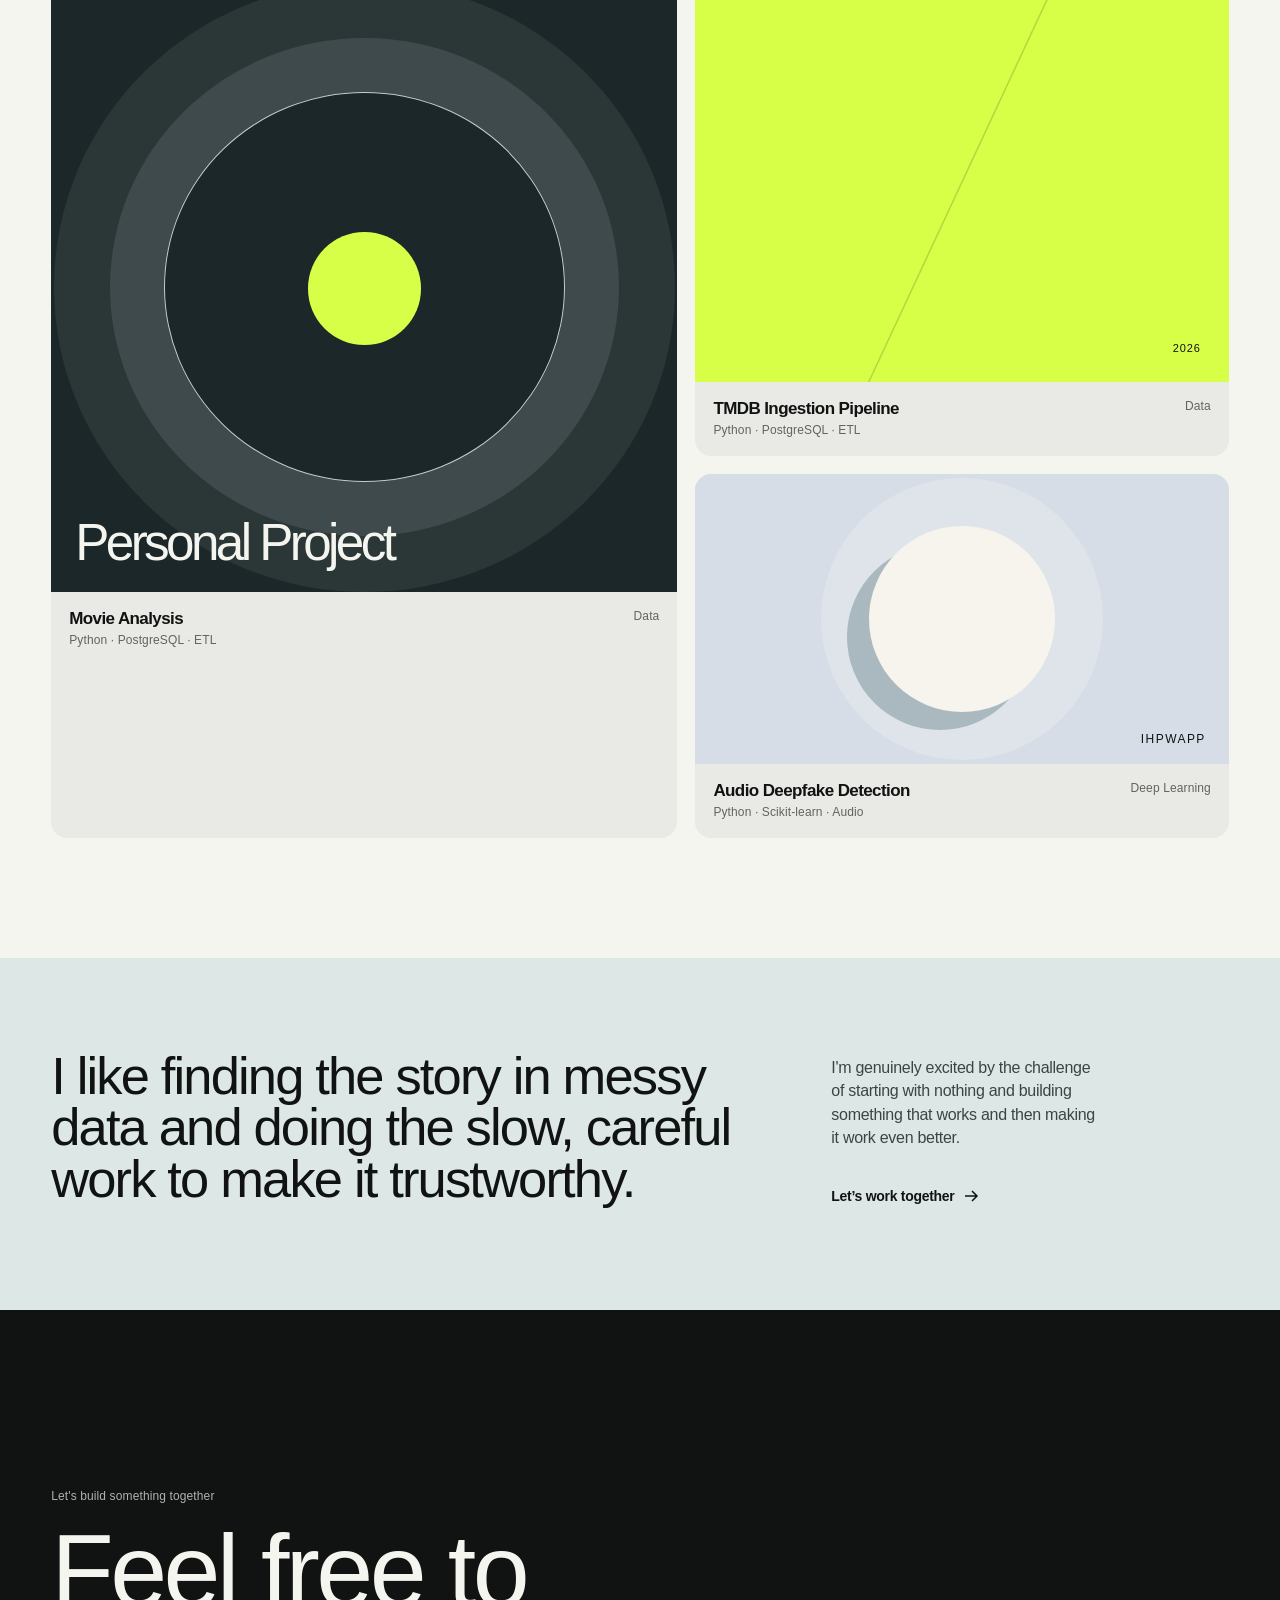
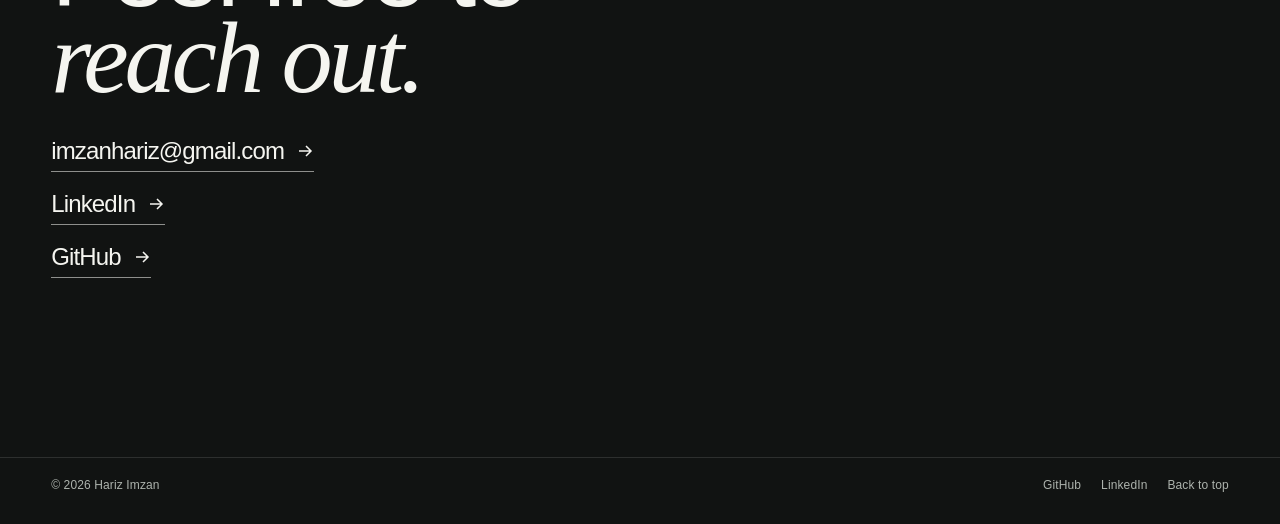
==== commit 51dab323: "added comprehensive about me section from resume Co-Authored-By: Claude Opus 4.8 (1M context) <norep" ====
--- a/index.html
+++ b/index.html
@@ -3,7 +3,7 @@
   <head>
     <meta charset="UTF-8" />
     <meta name="viewport" content="width=device-width, initial-scale=1.0" />
-    <meta name="description" content="Placeholder portfolio for a creative technologist." />
+    <meta name="description" content="Hariz Imzan — Information Systems (Hons.) graduate working across data engineering, machine learning, and analytics." />
     <title>Hariz Imzan</title>
     <link rel="stylesheet" href="styles.css" />
   </head>
@@ -14,7 +14,7 @@
         <a class="monogram" href="#top" aria-label="Hariz Imzan, home">HI</a>
         <div class="nav-links">
           <a href="#work">Work</a>
-          <a href="#about">About</a>
+          <a href="#about-me">About</a>
           <a href="#contact">Contact</a>
         </div>
         <a class="nav-status" href="#contact"><span></span> Available</a>
@@ -57,6 +57,133 @@
             </span>
           </button>
           <p class="placeholder-note">Click the card to reveal more.</p>
+        </div>
+      </section>
+
+      <section class="about-me" id="about-me" aria-labelledby="about-me-title">
+        <div class="about-me-heading">
+          <h2 id="about-me-title">About me</h2>
+          <p>Information Systems (Hons.) · Data engineering, machine learning &amp; analytics</p>
+        </div>
+
+        <div class="about-me-bio">
+          <p class="bio-lead">I build data systems end to end — from the API call and the schema, to the model, to the dashboard someone actually <em>trusts.</em></p>
+          <div class="bio-body">
+            <p>My background sits where data engineering meets machine learning. I studied Information Systems (Hons.) at Universiti Teknologi MARA, specialising in Intelligent System Engineering, and finished with a final-year project on detecting deepfake speech by extracting MFCC and spectrogram features across CNN and RNN architectures. A Diploma in Computer Science beforehand gave me the programming fundamentals — visual programming, interactive multimedia, and object-oriented design.</p>
+            <p>In the field, I curated and labelled English audio datasets at TDCX, holding a 97% annotation accuracy rate against a 95% team KPI and working alongside QA to trace recurring ambiguity patterns back into the guidelines themselves. As a Data Analyst Intern at Lembaga Tabung Haji, I helped build Power BI dashboards and kept internal systems running during Operasi Haji Tanah Air. I'm most interested in the unglamorous parts: the schema that doesn't duplicate, the query that doesn't time out, the chart that answers the question someone actually asked.</p>
+            <a class="text-link" href="Resume.pdf" type="application/pdf" download>Download résumé <svg aria-hidden="true" viewBox="0 0 18 18"><path d="M3 9h11M10 4l5 5-5 5" /></svg></a>
+          </div>
+        </div>
+
+        <dl class="stat-row">
+          <div class="stat">
+            <dt class="stat-value">3.64</dt>
+            <dd class="stat-label">CGPA, Information Systems (Hons.)</dd>
+          </div>
+          <div class="stat">
+            <dt class="stat-value">97%</dt>
+            <dd class="stat-label">Annotation accuracy held at TDCX</dd>
+          </div>
+          <div class="stat">
+            <dt class="stat-value">Top 10</dt>
+            <dd class="stat-label">IBM generative AI hackathon</dd>
+          </div>
+          <div class="stat">
+            <dt class="stat-value">5</dt>
+            <dd class="stat-label">Certificates, IBM &amp; Ericsson</dd>
+          </div>
+        </dl>
+
+        <div class="about-me-grid">
+          <div class="about-block about-block-wide">
+            <h3 class="block-label">Experience</h3>
+            <ol class="timeline">
+              <li class="timeline-item">
+                <p class="timeline-meta">Oct 2025 – Jun 2026</p>
+                <h4 class="timeline-role">Data Annotator Specialist</h4>
+                <p class="timeline-org">TDCX</p>
+                <ul class="timeline-points">
+                  <li>Curated and labelled English audio datasets by transcribing content and tagging speaker roles and emotional tone, keeping structured data clean for downstream ML models.</li>
+                  <li>Partnered with Quality Assurance to analyse recurring annotation error patterns, which informed the refinement of team guidelines.</li>
+                  <li>Selected for specialised projects on the back of accuracy and contributions to overall data quality.</li>
+                </ul>
+              </li>
+              <li class="timeline-item">
+                <p class="timeline-meta">Mar 2025 – Jun 2025</p>
+                <h4 class="timeline-role">Data Analyst Intern</h4>
+                <p class="timeline-org">Lembaga Tabung Haji</p>
+                <ul class="timeline-points">
+                  <li>Assisted Power BI dashboard development to support reporting and decision-making across departments.</li>
+                  <li>Supported Operasi Haji Tanah Air (OHTA) at Movenpick Hotel and KLIA, handling pilgrim registration, logistics, and on-site technical setup.</li>
+                </ul>
+              </li>
+            </ol>
+          </div>
+
+          <div class="about-block">
+            <h3 class="block-label">Skills &amp; tools</h3>
+            <div class="skill-group">
+              <h4 class="skill-group-title">Programming &amp; query</h4>
+              <ul class="skill-chips">
+                <li>Python</li>
+                <li>SQL (PostgreSQL)</li>
+                <li>Git</li>
+              </ul>
+            </div>
+            <div class="skill-group">
+              <h4 class="skill-group-title">Libraries &amp; frameworks</h4>
+              <ul class="skill-chips">
+                <li>Scikit-learn</li>
+                <li>SQLAlchemy</li>
+                <li>psycopg2</li>
+                <li>Matplotlib</li>
+                <li>Seaborn</li>
+              </ul>
+            </div>
+            <div class="skill-group">
+              <h4 class="skill-group-title">Analytics &amp; tooling</h4>
+              <ul class="skill-chips">
+                <li>Power BI</li>
+                <li>Tableau</li>
+                <li>Jupyter</li>
+                <li>Microsoft Excel</li>
+              </ul>
+            </div>
+            <div class="skill-group">
+              <h4 class="skill-group-title">Languages</h4>
+              <ul class="skill-chips">
+                <li>English</li>
+                <li>Malay</li>
+              </ul>
+            </div>
+          </div>
+
+          <div class="about-block">
+            <h3 class="block-label">Education</h3>
+            <ul class="plain-list">
+              <li>
+                <p class="plain-title">Bachelor of Information Systems (Hons.), Intelligent System Engineering</p>
+                <p class="plain-meta">Universiti Teknologi MARA (UiTM) · 2023 – 2025 · CGPA 3.64</p>
+                <p class="plain-note">Machine Learning · Data Mining · Business Data Analytics</p>
+              </li>
+              <li>
+                <p class="plain-title">Diploma in Computer Science</p>
+                <p class="plain-meta">Universiti Teknologi MARA (UiTM) · 2020 – 2022 · CGPA 3.32</p>
+                <p class="plain-note">Visual Programming · Interactive Multimedia · Object Oriented Programming</p>
+              </li>
+            </ul>
+          </div>
+
+          <div class="about-block">
+            <h3 class="block-label">Certificates</h3>
+            <ul class="plain-list plain-list-tight">
+              <li><p class="plain-title">Introduction to Intelligent Virtual Agents (IVAs) with IBM watsonx Assistant</p></li>
+              <li><p class="plain-title">IBM watsonx.ai Technical Essentials</p></li>
+              <li><p class="plain-title">IBM watsonx Orchestrate — Build an AI Assistant</p></li>
+              <li><p class="plain-title">Enterprise Design Thinking Practitioner (IBM)</p></li>
+              <li><p class="plain-title">5G Pioneers Program (Ericsson)</p></li>
+            </ul>
+          </div>
         </div>
       </section>
 
@@ -106,8 +233,6 @@
         <a class="contact-email" href="https://github.com/ihpwapp" target="_blank" rel="noreferrer">GitHub <svg aria-hidden="true" viewBox="0 0 18 18"><path d="M3 9h11M10 4l5 5-5 5" /></svg></a>
       </section>
     </main>
-      </section>
-    </main>
 
     <footer>
       <span>© <span id="year"></span> Hariz Imzan</span>
--- a/styles.css
+++ b/styles.css
@@ -14,8 +14,14 @@
 .hero-object-wrap{justify-self:end;width:min(100%,510px)}.hero-object{position:relative;display:block;isolation:isolate;aspect-ratio:1/1.08;width:100%;padding:0;border:none;background:transparent;cursor:pointer;box-shadow:0 24px 46px rgba(29,50,48,.12);transform:perspective(900px) rotateX(var(--rx,0deg)) rotateY(var(--ry,0deg));transition:transform .55s var(--ease);-webkit-tap-highlight-color:transparent}.hero-object:focus-visible{outline:2px solid var(--ink);outline-offset:6px}.flip-card-inner{position:relative;display:block;width:100%;height:100%;border-radius:18px;transform-style:preserve-3d;transition:transform .7s var(--ease)}.hero-object.is-flipped .flip-card-inner{transform:rotateY(180deg)}.flip-card-face{position:absolute;inset:0;display:flex;align-items:stretch;justify-content:stretch;backface-visibility:hidden;border-radius:18px;overflow:hidden}.flip-card-front{background:#cbd8d8}.flip-card-back{padding:28px;background:linear-gradient(145deg, #0e1210, #222c29);transform:rotateY(180deg);color:var(--paper)}.hero-image{display:block;width:100%;height:100%;object-fit:cover;object-position:center}.object-caption{position:absolute;left:20px;right:20px;bottom:18px;display:flex;justify-content:space-between;font-size:12px;text-transform:uppercase;letter-spacing:.08em;color:var(--paper);text-shadow:0 1px 8px rgba(0,0,0,.35)}.contact-flip-copy{display:flex;align-items:center;justify-content:center;width:100%;height:100%;padding:14px 18px 16px}.contact-circle-cluster{display:grid;grid-template-columns:repeat(3, 120px);grid-template-rows:repeat(3, 120px);gap:18px;grid-template-areas:". top ." "left . right" ". bottom .";justify-content:center;align-items:center;margin:0 auto}.contact-circle-cluster a{display:grid;place-items:center;width:120px;height:120px;border-radius:50%;background:var(--paper);color:var(--ink);font-size:12px;font-weight:700;letter-spacing:.08em;text-decoration:none;text-transform:uppercase;box-shadow:inset 0 0 0 1px rgba(17,19,18,.12)}.contact-circle-cluster a:nth-child(1){grid-area:top}.contact-circle-cluster a:nth-child(2){grid-area:left}.contact-circle-cluster a:nth-child(3){grid-area:right}.contact-circle-cluster a:nth-child(4){grid-area:bottom}.contact-circle-cluster a:hover{transform:translateY(-1px);opacity:.9}.placeholder-note{margin:12px 4px 0;line-height:1.3}
 .work-section{max-width:1440px;margin:auto;padding:120px clamp(20px,4vw,64px) 0;border-top:1px solid var(--line)}.section-heading{display:flex;align-items:flex-end;justify-content:space-between;margin-bottom:36px}.section-heading h2{margin:0;font-size:clamp(2.2rem,4vw,4rem);font-weight:540;letter-spacing:-.055em}.section-heading p{max-width:260px;margin:0;line-height:1.4}.work-grid{display:grid;grid-template-columns:1.08fr .92fr;gap:18px}.project{overflow:hidden;border-radius:16px;background:#e9eae5}.project a{display:block}.project-art{position:relative;overflow:hidden;min-height:400px;transition:transform .6s var(--ease)}.project:hover .project-art{transform:scale(1.018)}.project-large{grid-row:span 2}.project-large .project-art{min-height:610px}.project-wide{grid-column:2}.project-wide .project-art{min-height:290px}.project-meta{display:flex;justify-content:space-between;align-items:flex-start;padding:17px 18px 19px}.project-meta h3{margin:0 0 4px;font-size:17px;font-weight:600;letter-spacing:-.035em}.project-meta p,.project-meta>span{margin:0}.art-signal{background:#1b2728}.art-signal i{position:absolute;inset:18% 18%;border:1px solid rgba(245,245,240,.8);border-radius:50%;box-shadow:0 0 0 54px rgba(220,231,230,.11),0 0 0 110px rgba(220,231,230,.08)}.art-signal b{position:absolute;width:18%;aspect-ratio:1;border-radius:50%;left:41%;top:41%;background:var(--lime);box-shadow:0 0 50px rgba(215,255,71,.48)}.art-signal span{position:absolute;left:24px;bottom:20px;color:var(--paper);font-size:clamp(30px,4vw,56px);letter-spacing:-.07em}.art-index{display:flex;justify-content:space-between;align-items:flex-end;padding:28px;background:var(--lime);background-image:linear-gradient(115deg,transparent 49.8%,rgba(17,19,18,.2) 50%,transparent 50.2%)}.art-index span{font-size:clamp(48px,6vw,80px);line-height:.8;letter-spacing:-.09em}.art-index i{font-size:11px;font-style:normal;letter-spacing:.08em}.art-lumen{display:grid;place-items:center;background:#d7dde6}.art-lumen div{width:35%;aspect-ratio:1;border-radius:50%;background:#f6f4ec;box-shadow:-22px 18px 0 #aab8c0,0 0 0 48px rgba(255,255,255,.19)}.art-lumen span{position:absolute;right:23px;bottom:18px;font-size:12px;text-transform:uppercase;letter-spacing:.12em}
 .about-section{max-width:1440px;margin:120px auto 0;padding:92px clamp(20px,4vw,64px);display:block;background:var(--mist)}.about-label{color:#4f5e5b}.about-copy{display:grid;grid-template-columns:1.3fr .7fr;gap:42px}.about-copy h2{margin:0;font-size:clamp(2.1rem,4.1vw,4.4rem);font-weight:530;line-height:.98;letter-spacing:-.06em}.about-copy p{margin:6px 0 24px;max-width:30ch;font-size:16px;line-height:1.46;color:#3d4543}
+.about-me{max-width:1440px;margin:auto;padding:120px clamp(20px,4vw,64px) 108px;border-top:1px solid var(--line);background:var(--mist)}.about-me-heading{display:flex;align-items:flex-end;justify-content:space-between;gap:24px;margin-bottom:46px}.about-me-heading h2{margin:0;font-size:clamp(2.2rem,4vw,4rem);font-weight:540;letter-spacing:-.035em}.about-me-heading p{margin:0;font-size:12px;color:var(--muted)}
+.about-me-bio{display:grid;grid-template-columns:1.3fr .7fr;gap:42px;margin-bottom:58px}.bio-lead{margin:0;max-width:24ch;font-size:clamp(1.5rem,2.4vw,2.1rem);font-weight:530;line-height:1.18;letter-spacing:-.035em}.about-me em{font-family:Georgia,serif;font-weight:400;letter-spacing:-.04em}.bio-body p{margin:0 0 18px;font-size:15px;line-height:1.52;color:#3d4543}.bio-body .text-link{margin-top:6px}
+.stat-row{display:grid;grid-template-columns:repeat(4,1fr);gap:18px;margin:0 0 64px;padding:0;border-top:1px solid var(--line)}.stat{padding:24px 0 0}.stat dt,.stat dd{margin:0}.stat-value{display:block;font-size:clamp(2rem,3.3vw,3rem);font-weight:540;line-height:1;letter-spacing:-.055em}.stat-label{display:block;max-width:22ch;margin-top:11px;font-size:12px;line-height:1.35;color:#4f5e5b}
+.about-me-grid{display:grid;grid-template-columns:repeat(3,1fr);gap:clamp(40px,4.4vw,60px) 42px;align-items:start}.about-block-wide{grid-column:1 / -1}@media (max-width:1040px){.about-me-grid{grid-template-columns:1fr 1fr;gap:clamp(38px,4.4vw,46px) 34px}.bio-lead{max-width:none}}.block-label{margin:0 0 22px;font-size:12px;font-weight:550;text-transform:uppercase;letter-spacing:.08em;color:#4f5e5b}.timeline{margin:0;padding:0;list-style:none;border-top:1px solid var(--line)}.timeline-item{padding:24px 0 26px;border-bottom:1px solid var(--line)}.timeline-meta{margin:0 0 9px;font-size:12px;letter-spacing:.04em;color:var(--muted)}.timeline-role{margin:0 0 3px;font-size:17px;font-weight:600;letter-spacing:-.035em}.timeline-org{margin:0 0 12px;font-size:13px;color:var(--muted)}.timeline-points{margin:0;padding:0;list-style:none}.timeline-points li{position:relative;max-width:54ch;padding-left:15px;font-size:14px;line-height:1.5;color:#3d4543}.timeline-points li+li{margin-top:8px}.timeline-points li::before{content:"";position:absolute;left:0;top:9px;width:5px;height:5px;border-radius:50%;background:var(--lime);box-shadow:0 0 0 1px rgba(17,19,18,.28)}
+.skill-group{margin:0 0 24px}.skill-group-title{margin:0 0 10px;font-size:12px;font-weight:550;letter-spacing:.01em;color:#4f5e5b}.skill-chips{display:flex;flex-wrap:wrap;gap:7px;margin:0;padding:0;list-style:none}.skill-chips li{padding:6px 11px;border:1px solid rgba(17,19,18,.16);border-radius:999px;background:rgba(245,245,240,.5);font-size:12px;letter-spacing:.01em}
+.plain-list{margin:0;padding:0;list-style:none;border-top:1px solid var(--line)}.plain-list li{padding:15px 0;border-bottom:1px solid var(--line)}.plain-list-tight li{padding:11px 0}.plain-title{margin:0;font-size:14px;font-weight:600;line-height:1.35;letter-spacing:-.02em}.plain-meta{margin:6px 0 0;font-size:12px;line-height:1.35;color:var(--muted)}.plain-note{margin:7px 0 0;font-size:12px;line-height:1.4;color:#4f5e5b}
 .contact-section{max-width:1440px;margin:auto;padding:clamp(100px,14vw,190px) clamp(20px,4vw,64px);background:var(--ink);color:var(--paper)}.contact-section>p{color:#adb3ad;margin:0 0 25px}.contact-section h2{margin:0 0 36px;font-size:clamp(3.6rem,8vw,7.6rem);font-weight:520;line-height:.84;letter-spacing:-.075em}.contact-email{display:inline-flex;align-items:center;gap:12px;padding-bottom:6px;border-bottom:1px solid rgba(245,245,240,.55);font-size:clamp(17px,2vw,24px);letter-spacing:-.035em}
 footer{max-width:1440px;margin:auto;padding:20px clamp(20px,4vw,64px) 32px;display:flex;justify-content:space-between;gap:20px;background:var(--ink);color:#adb3ad;border-top:1px solid rgba(245,245,240,.12)}footer div{display:flex;gap:20px}footer a:hover{color:var(--paper)}
 .hero{grid-template-columns:1.18fr .82fr}.hero h1{font-size:clamp(3.2rem,5.1vw,5rem);letter-spacing:-.035em}.section-heading h2,.about-copy h2,.contact-section h2{letter-spacing:-.035em}.art-signal b{box-shadow:none}.nav-links a,.nav-status,.text-link{min-height:44px;display:inline-flex;align-items:center}.nav-links{gap:12px}.placeholder-note{font-size:12px}
-@media (max-width:760px){.site-header{padding:13px 13px 0}.nav-shell{padding:0 12px;border-radius:13px;min-height:49px}.nav-links{gap:14px;font-size:12px}.nav-status{display:none}.hero{min-height:auto;padding:86px 20px 82px;grid-template-columns:1fr;gap:50px}.hero h1{font-size:clamp(3.45rem,15vw,5.8rem)}.hero-intro{font-size:16px}.hero-object-wrap{justify-self:stretch;width:100%}.hero-object{aspect-ratio:1.12/1}.flip-card-back{padding:18px 14px}.contact-flip-copy{padding:10px 8px}.contact-circle-cluster{grid-template-columns:repeat(3, 64px);grid-template-rows:repeat(3, 64px);gap:10px}.contact-circle-cluster a{width:64px;height:64px;font-size:10px}.work-section{padding:83px 20px 0}.section-heading{display:block;margin-bottom:25px}.section-heading p{margin-top:12px}.work-grid{display:block}.project{margin-bottom:16px}.project-large .project-art,.project-art,.project-wide .project-art{min-height:320px}.project-large .project-art{min-height:410px}.about-section{margin-top:84px;padding:64px 20px;display:block}.about-label{margin-bottom:28px}.about-copy{display:block}.about-copy h2{font-size:2.7rem}.about-copy p{margin-top:30px}.contact-section{padding:110px 20px}.contact-section h2{font-size:4.2rem}footer{padding:18px 20px 28px;display:block;font-size:11px}footer div{margin-top:15px;gap:15px}.placeholder-note{font-size:11px}}
+@media (max-width:760px){.site-header{padding:13px 13px 0}.nav-shell{padding:0 12px;border-radius:13px;min-height:49px}.nav-links{gap:14px;font-size:12px}.nav-status{display:none}.hero{min-height:auto;padding:86px 20px 82px;grid-template-columns:1fr;gap:50px}.hero h1{font-size:clamp(3.45rem,15vw,5.8rem)}.hero-intro{font-size:16px}.hero-object-wrap{justify-self:stretch;width:100%}.hero-object{aspect-ratio:1.12/1}.flip-card-back{padding:18px 14px}.contact-flip-copy{padding:10px 8px}.contact-circle-cluster{grid-template-columns:repeat(3, 64px);grid-template-rows:repeat(3, 64px);gap:10px}.contact-circle-cluster a{width:64px;height:64px;font-size:10px}.work-section{padding:83px 20px 0}.section-heading{display:block;margin-bottom:25px}.section-heading p{margin-top:12px}.work-grid{display:block}.project{margin-bottom:16px}.project-large .project-art,.project-art,.project-wide .project-art{min-height:320px}.project-large .project-art{min-height:410px}.about-section{margin-top:84px;padding:64px 20px;display:block}.about-label{margin-bottom:28px}.about-copy{display:block}.about-copy h2{font-size:2.7rem}.about-copy p{margin-top:30px}.contact-section{padding:110px 20px}.contact-section h2{font-size:4.2rem}footer{padding:18px 20px 28px;display:block;font-size:11px}footer div{margin-top:15px;gap:15px}.placeholder-note{font-size:11px}.about-me{padding:84px 20px 78px}.about-me-heading{display:block;margin-bottom:34px}.about-me-heading p{margin-top:14px}.about-me-bio{display:block;margin-bottom:44px}.bio-lead{max-width:none}.bio-body{margin-top:26px}.bio-body p{font-size:15px}.stat-row{grid-template-columns:1fr 1fr;gap:16px 18px;margin-bottom:48px}.stat{padding-top:20px}.stat-value{font-size:2.3rem}.stat-label{margin-top:9px}.about-me-grid{grid-template-columns:1fr;gap:44px}.about-block-wide{grid-column:auto}.timeline-points li{max-width:none}.skill-group{margin-bottom:22px}}
 @media (prefers-reduced-motion:reduce){*,*::before,*::after{scroll-behavior:auto!important;transition-duration:.01ms!important;animation-duration:.01ms!important}}
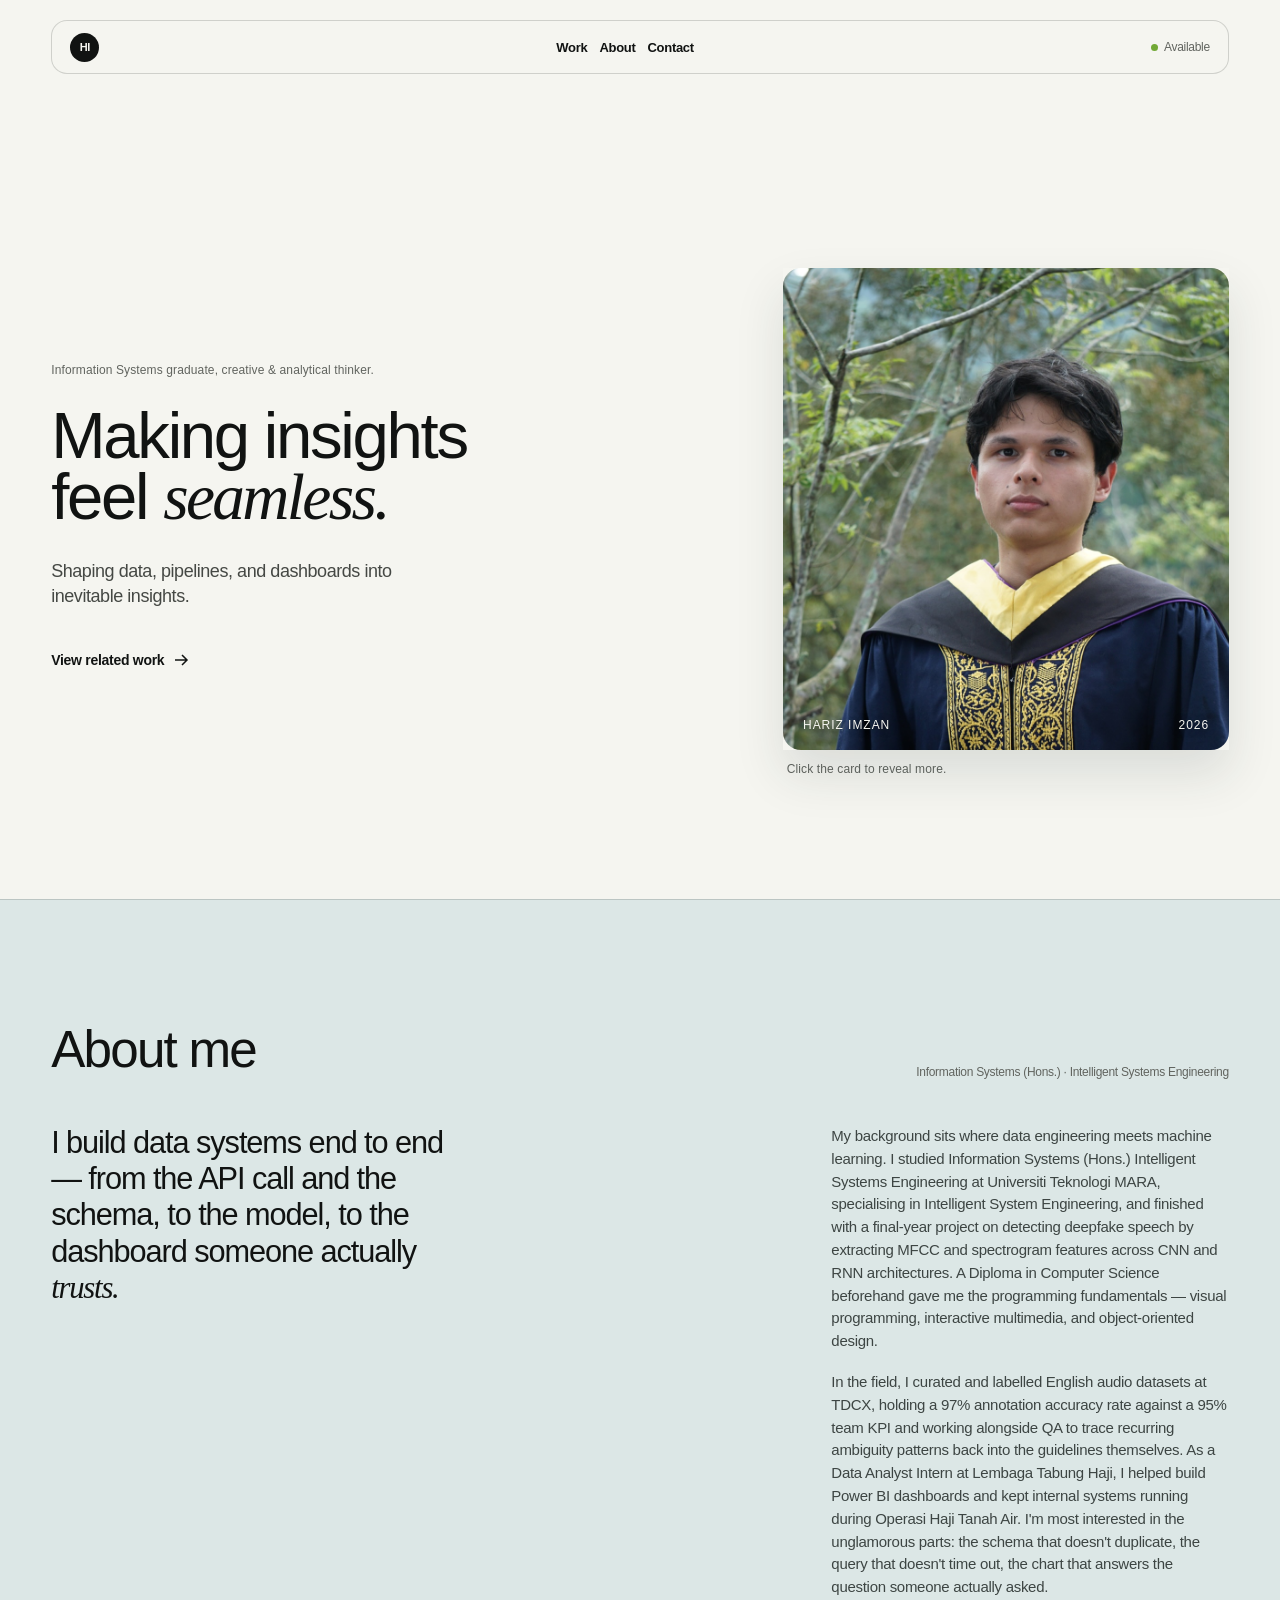
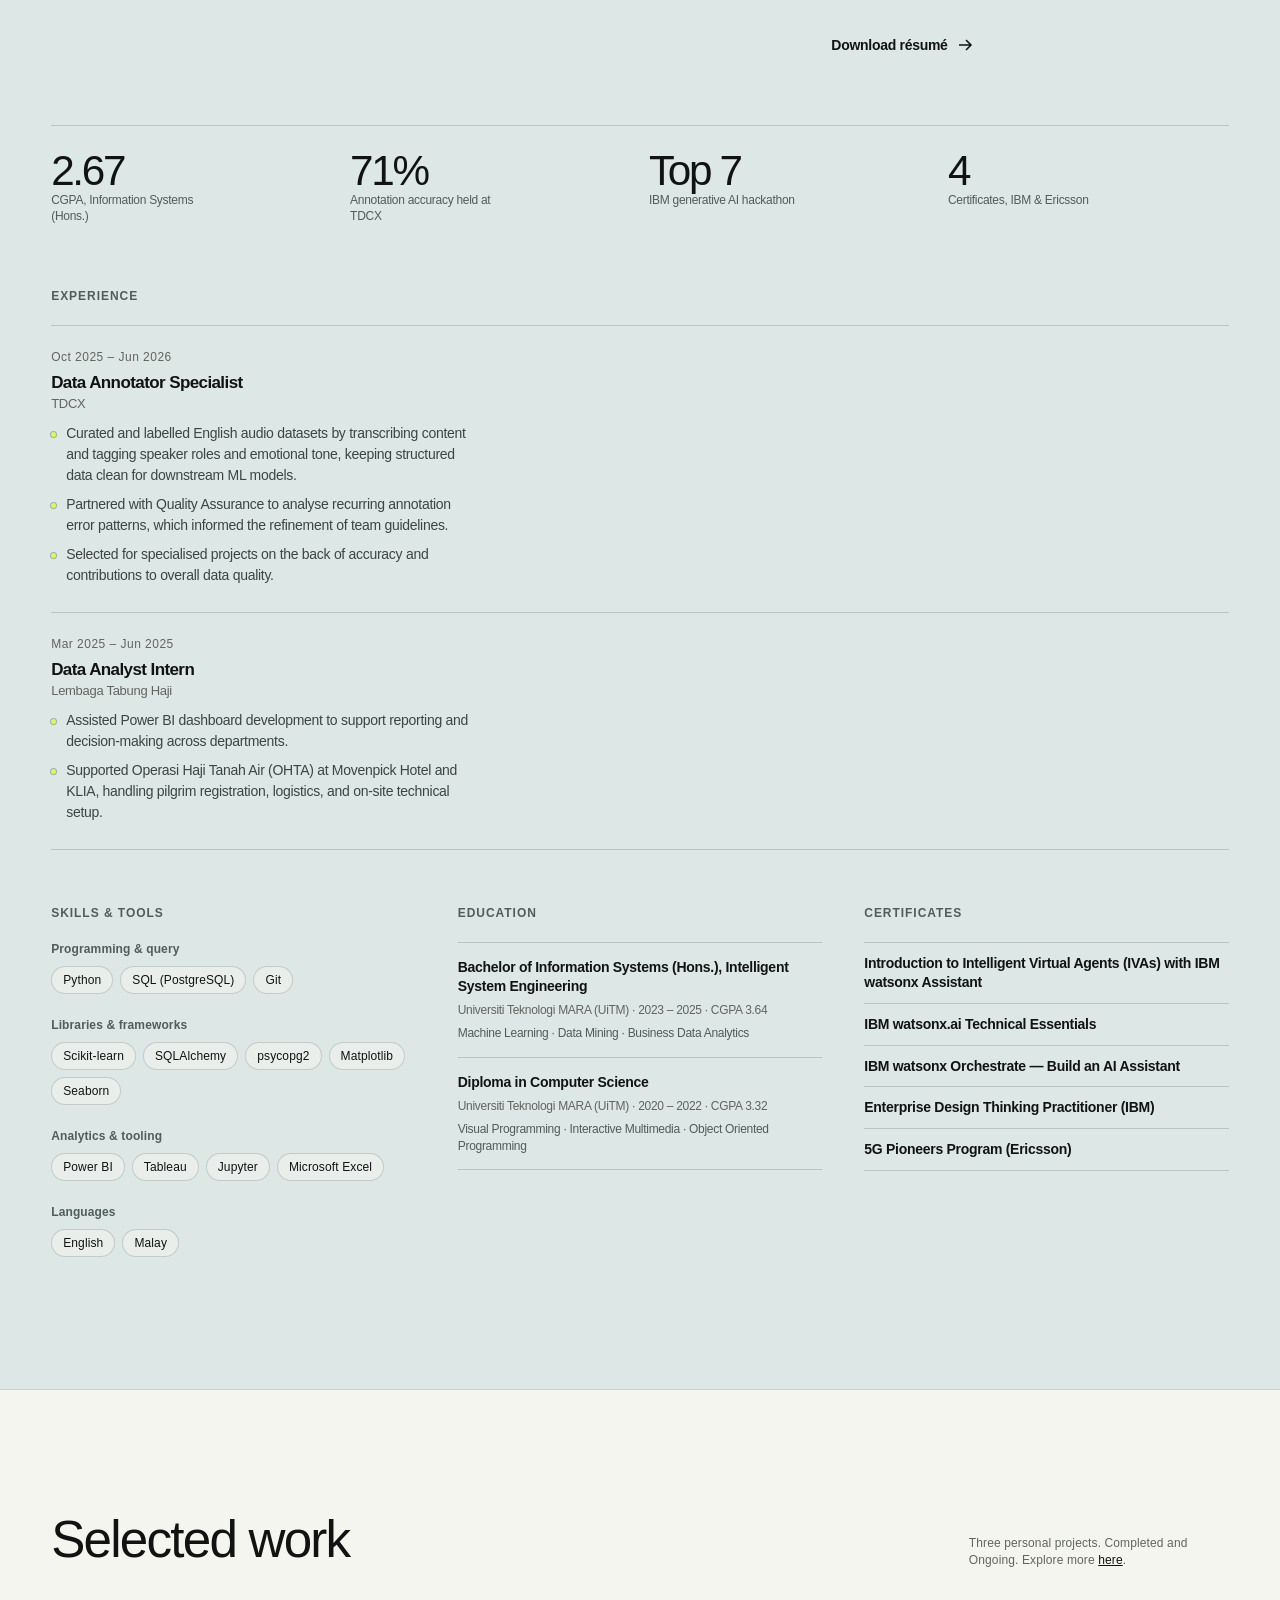
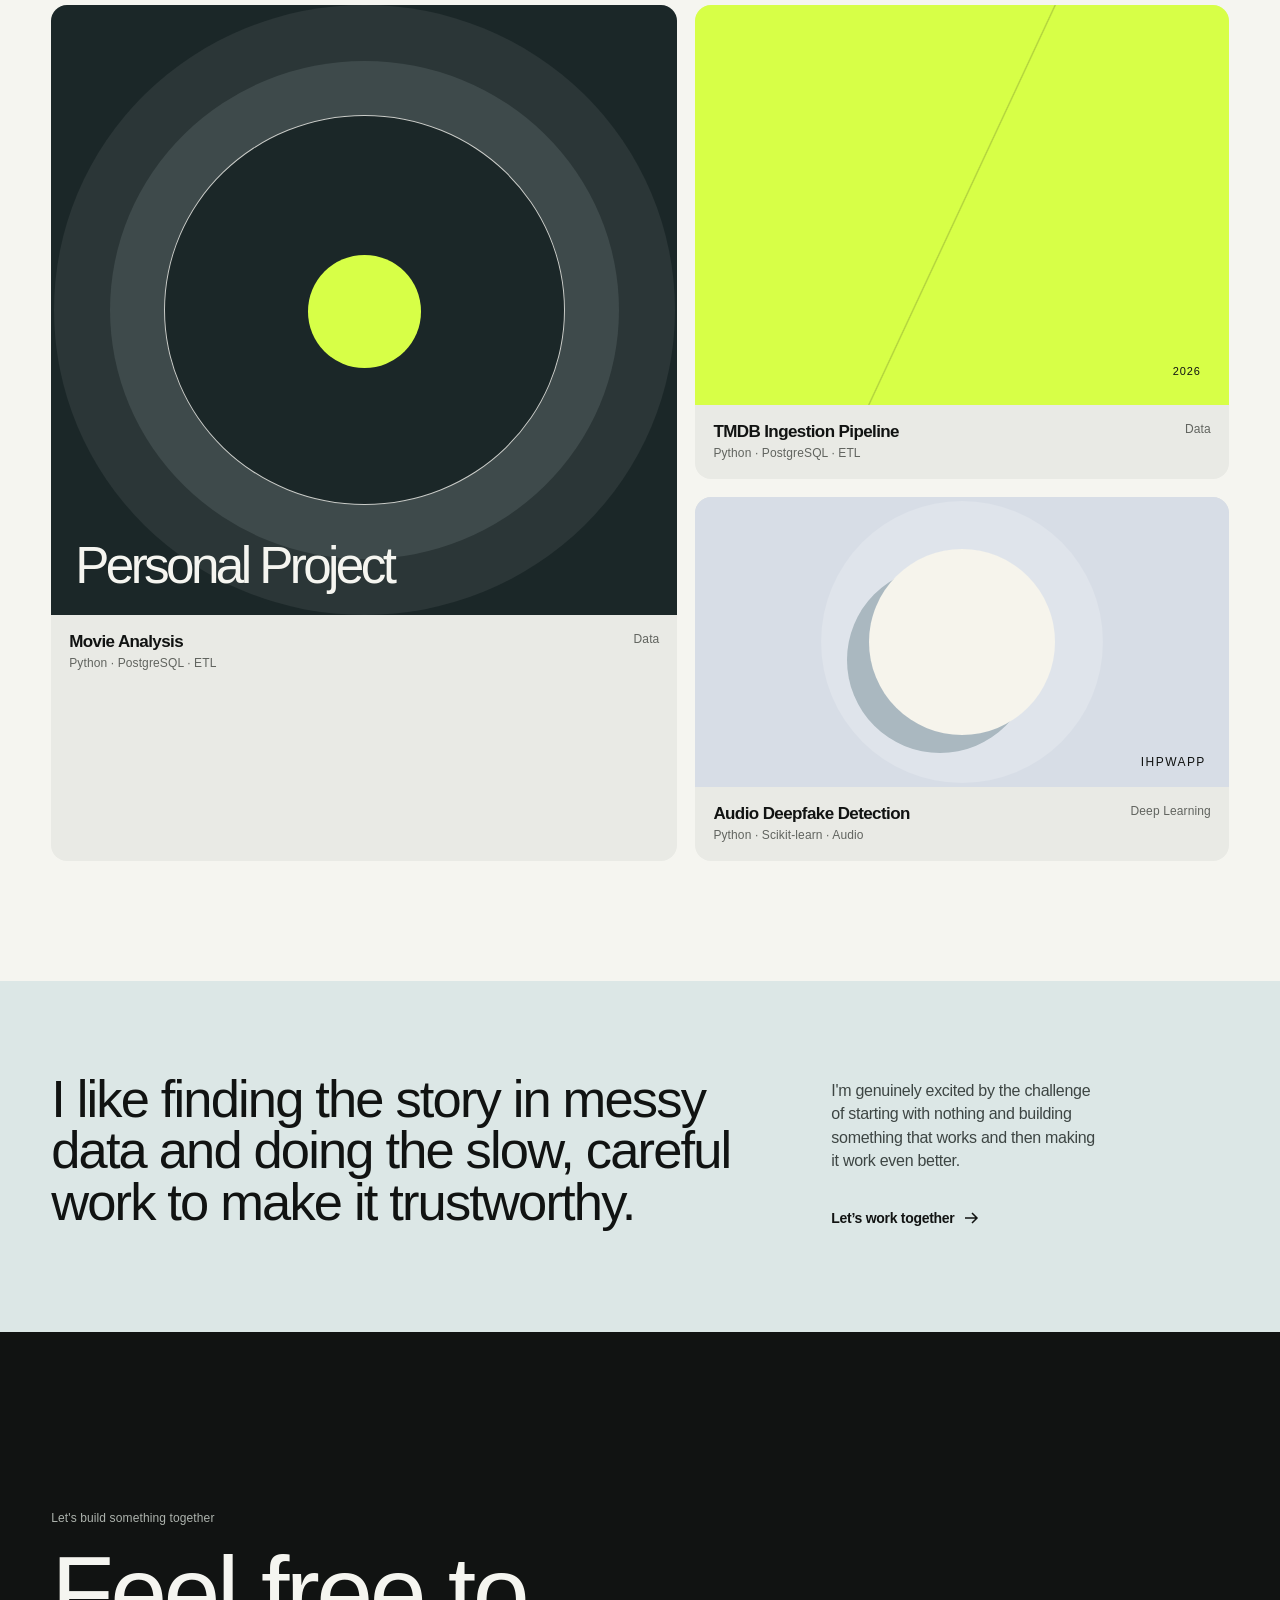
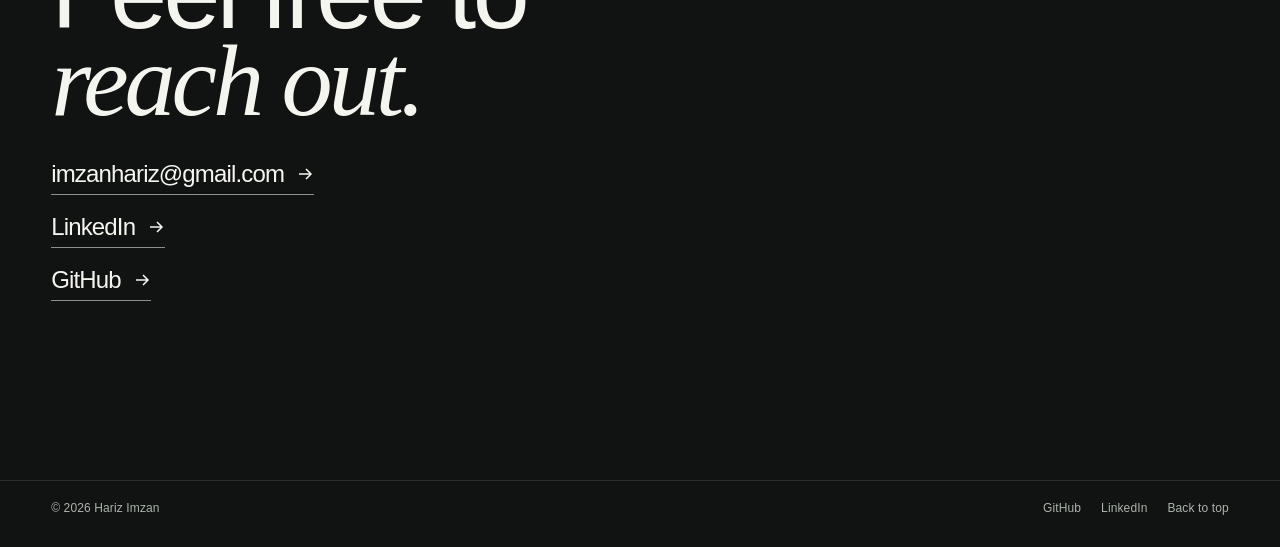
==== commit 7c330c0e: "added simple animations" ====
--- a/index.html
+++ b/index.html
@@ -63,13 +63,13 @@
       <section class="about-me" id="about-me" aria-labelledby="about-me-title">
         <div class="about-me-heading">
           <h2 id="about-me-title">About me</h2>
-          <p>Information Systems (Hons.) · Data engineering, machine learning &amp; analytics</p>
+          <p>Information Systems (Hons.) · Intelligent Systems Engineering</p>
         </div>
 
         <div class="about-me-bio">
           <p class="bio-lead">I build data systems end to end — from the API call and the schema, to the model, to the dashboard someone actually <em>trusts.</em></p>
           <div class="bio-body">
-            <p>My background sits where data engineering meets machine learning. I studied Information Systems (Hons.) at Universiti Teknologi MARA, specialising in Intelligent System Engineering, and finished with a final-year project on detecting deepfake speech by extracting MFCC and spectrogram features across CNN and RNN architectures. A Diploma in Computer Science beforehand gave me the programming fundamentals — visual programming, interactive multimedia, and object-oriented design.</p>
+            <p>My background sits where data engineering meets machine learning. I studied Information Systems (Hons.) Intelligent Systems Engineering at Universiti Teknologi MARA, specialising in Intelligent System Engineering, and finished with a final-year project on detecting deepfake speech by extracting MFCC and spectrogram features across CNN and RNN architectures. A Diploma in Computer Science beforehand gave me the programming fundamentals — visual programming, interactive multimedia, and object-oriented design.</p>
             <p>In the field, I curated and labelled English audio datasets at TDCX, holding a 97% annotation accuracy rate against a 95% team KPI and working alongside QA to trace recurring ambiguity patterns back into the guidelines themselves. As a Data Analyst Intern at Lembaga Tabung Haji, I helped build Power BI dashboards and kept internal systems running during Operasi Haji Tanah Air. I'm most interested in the unglamorous parts: the schema that doesn't duplicate, the query that doesn't time out, the chart that answers the question someone actually asked.</p>
             <a class="text-link" href="Resume.pdf" type="application/pdf" download>Download résumé <svg aria-hidden="true" viewBox="0 0 18 18"><path d="M3 9h11M10 4l5 5-5 5" /></svg></a>
           </div>
--- a/styles.css
+++ b/styles.css
@@ -16,7 +16,7 @@
 .about-section{max-width:1440px;margin:120px auto 0;padding:92px clamp(20px,4vw,64px);display:block;background:var(--mist)}.about-label{color:#4f5e5b}.about-copy{display:grid;grid-template-columns:1.3fr .7fr;gap:42px}.about-copy h2{margin:0;font-size:clamp(2.1rem,4.1vw,4.4rem);font-weight:530;line-height:.98;letter-spacing:-.06em}.about-copy p{margin:6px 0 24px;max-width:30ch;font-size:16px;line-height:1.46;color:#3d4543}
 .about-me{max-width:1440px;margin:auto;padding:120px clamp(20px,4vw,64px) 108px;border-top:1px solid var(--line);background:var(--mist)}.about-me-heading{display:flex;align-items:flex-end;justify-content:space-between;gap:24px;margin-bottom:46px}.about-me-heading h2{margin:0;font-size:clamp(2.2rem,4vw,4rem);font-weight:540;letter-spacing:-.035em}.about-me-heading p{margin:0;font-size:12px;color:var(--muted)}
 .about-me-bio{display:grid;grid-template-columns:1.3fr .7fr;gap:42px;margin-bottom:58px}.bio-lead{margin:0;max-width:24ch;font-size:clamp(1.5rem,2.4vw,2.1rem);font-weight:530;line-height:1.18;letter-spacing:-.035em}.about-me em{font-family:Georgia,serif;font-weight:400;letter-spacing:-.04em}.bio-body p{margin:0 0 18px;font-size:15px;line-height:1.52;color:#3d4543}.bio-body .text-link{margin-top:6px}
-.stat-row{display:grid;grid-template-columns:repeat(4,1fr);gap:18px;margin:0 0 64px;padding:0;border-top:1px solid var(--line)}.stat{padding:24px 0 0}.stat dt,.stat dd{margin:0}.stat-value{display:block;font-size:clamp(2rem,3.3vw,3rem);font-weight:540;line-height:1;letter-spacing:-.055em}.stat-label{display:block;max-width:22ch;margin-top:11px;font-size:12px;line-height:1.35;color:#4f5e5b}
+.stat-row{display:grid;grid-template-columns:repeat(4,1fr);gap:18px;margin:0 0 64px;padding:0;border-top:1px solid var(--line)}.stat{padding:24px 0 0}.stat dt,.stat dd{margin:0}.stat-value{display:block;font-size:clamp(2rem,3.3vw,3rem);font-weight:540;line-height:1;letter-spacing:-.055em;font-variant-numeric:tabular-nums}.stat-label{display:block;max-width:22ch;margin-top:11px;font-size:12px;line-height:1.35;color:#4f5e5b}
 .about-me-grid{display:grid;grid-template-columns:repeat(3,1fr);gap:clamp(40px,4.4vw,60px) 42px;align-items:start}.about-block-wide{grid-column:1 / -1}@media (max-width:1040px){.about-me-grid{grid-template-columns:1fr 1fr;gap:clamp(38px,4.4vw,46px) 34px}.bio-lead{max-width:none}}.block-label{margin:0 0 22px;font-size:12px;font-weight:550;text-transform:uppercase;letter-spacing:.08em;color:#4f5e5b}.timeline{margin:0;padding:0;list-style:none;border-top:1px solid var(--line)}.timeline-item{padding:24px 0 26px;border-bottom:1px solid var(--line)}.timeline-meta{margin:0 0 9px;font-size:12px;letter-spacing:.04em;color:var(--muted)}.timeline-role{margin:0 0 3px;font-size:17px;font-weight:600;letter-spacing:-.035em}.timeline-org{margin:0 0 12px;font-size:13px;color:var(--muted)}.timeline-points{margin:0;padding:0;list-style:none}.timeline-points li{position:relative;max-width:54ch;padding-left:15px;font-size:14px;line-height:1.5;color:#3d4543}.timeline-points li+li{margin-top:8px}.timeline-points li::before{content:"";position:absolute;left:0;top:9px;width:5px;height:5px;border-radius:50%;background:var(--lime);box-shadow:0 0 0 1px rgba(17,19,18,.28)}
 .skill-group{margin:0 0 24px}.skill-group-title{margin:0 0 10px;font-size:12px;font-weight:550;letter-spacing:.01em;color:#4f5e5b}.skill-chips{display:flex;flex-wrap:wrap;gap:7px;margin:0;padding:0;list-style:none}.skill-chips li{padding:6px 11px;border:1px solid rgba(17,19,18,.16);border-radius:999px;background:rgba(245,245,240,.5);font-size:12px;letter-spacing:.01em}
 .plain-list{margin:0;padding:0;list-style:none;border-top:1px solid var(--line)}.plain-list li{padding:15px 0;border-bottom:1px solid var(--line)}.plain-list-tight li{padding:11px 0}.plain-title{margin:0;font-size:14px;font-weight:600;line-height:1.35;letter-spacing:-.02em}.plain-meta{margin:6px 0 0;font-size:12px;line-height:1.35;color:var(--muted)}.plain-note{margin:7px 0 0;font-size:12px;line-height:1.4;color:#4f5e5b}
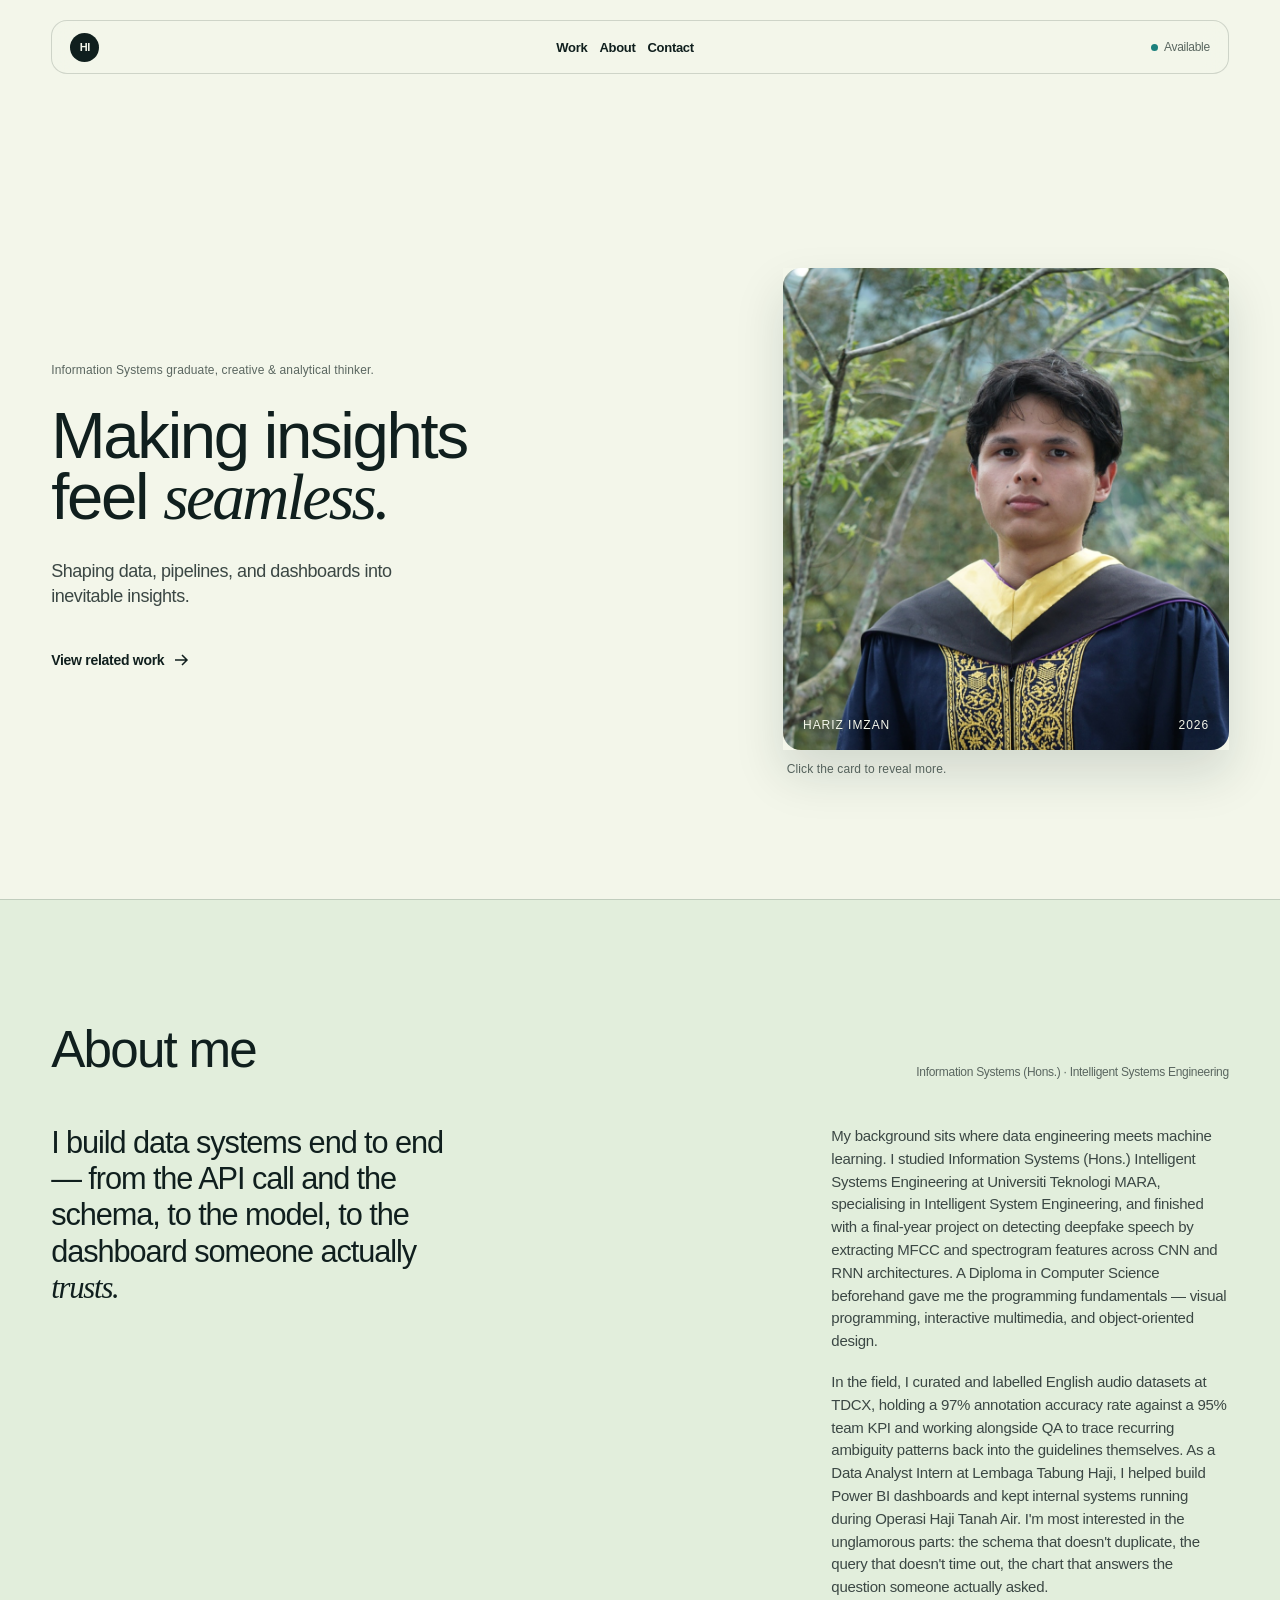
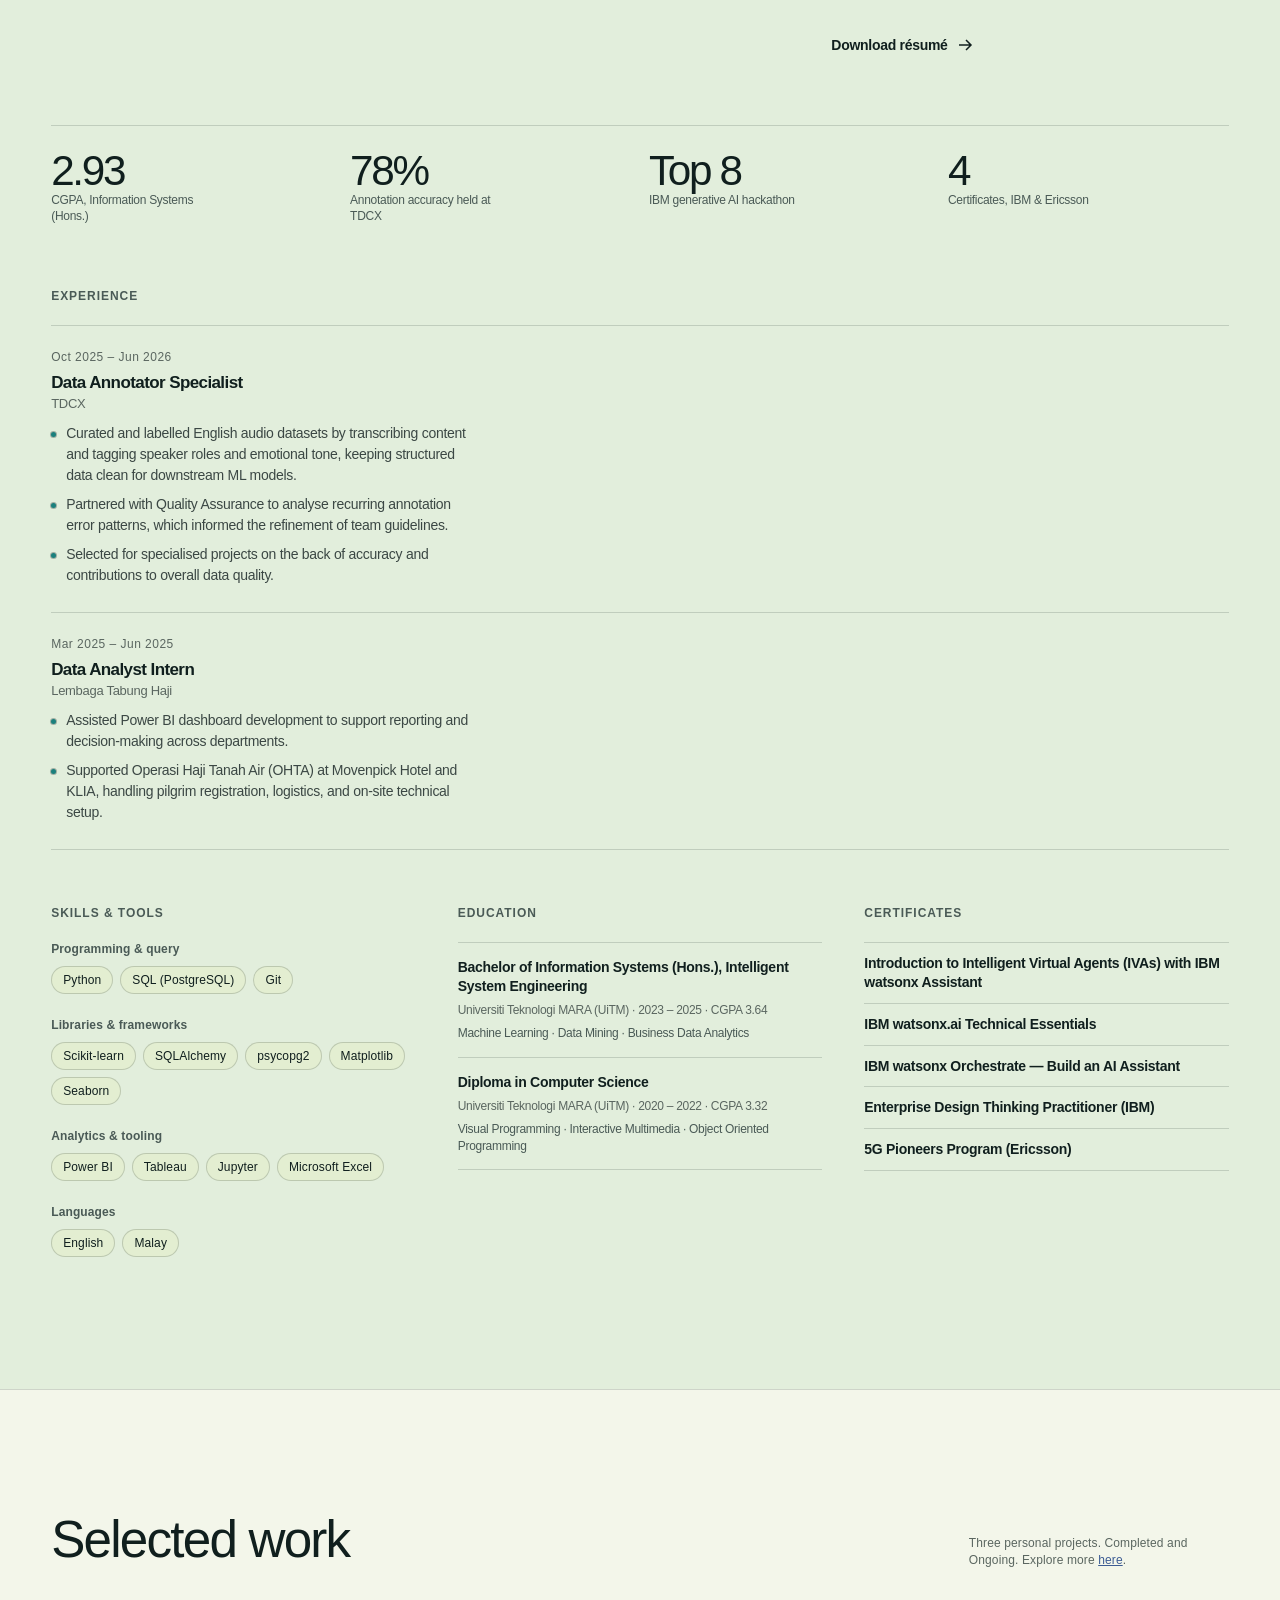
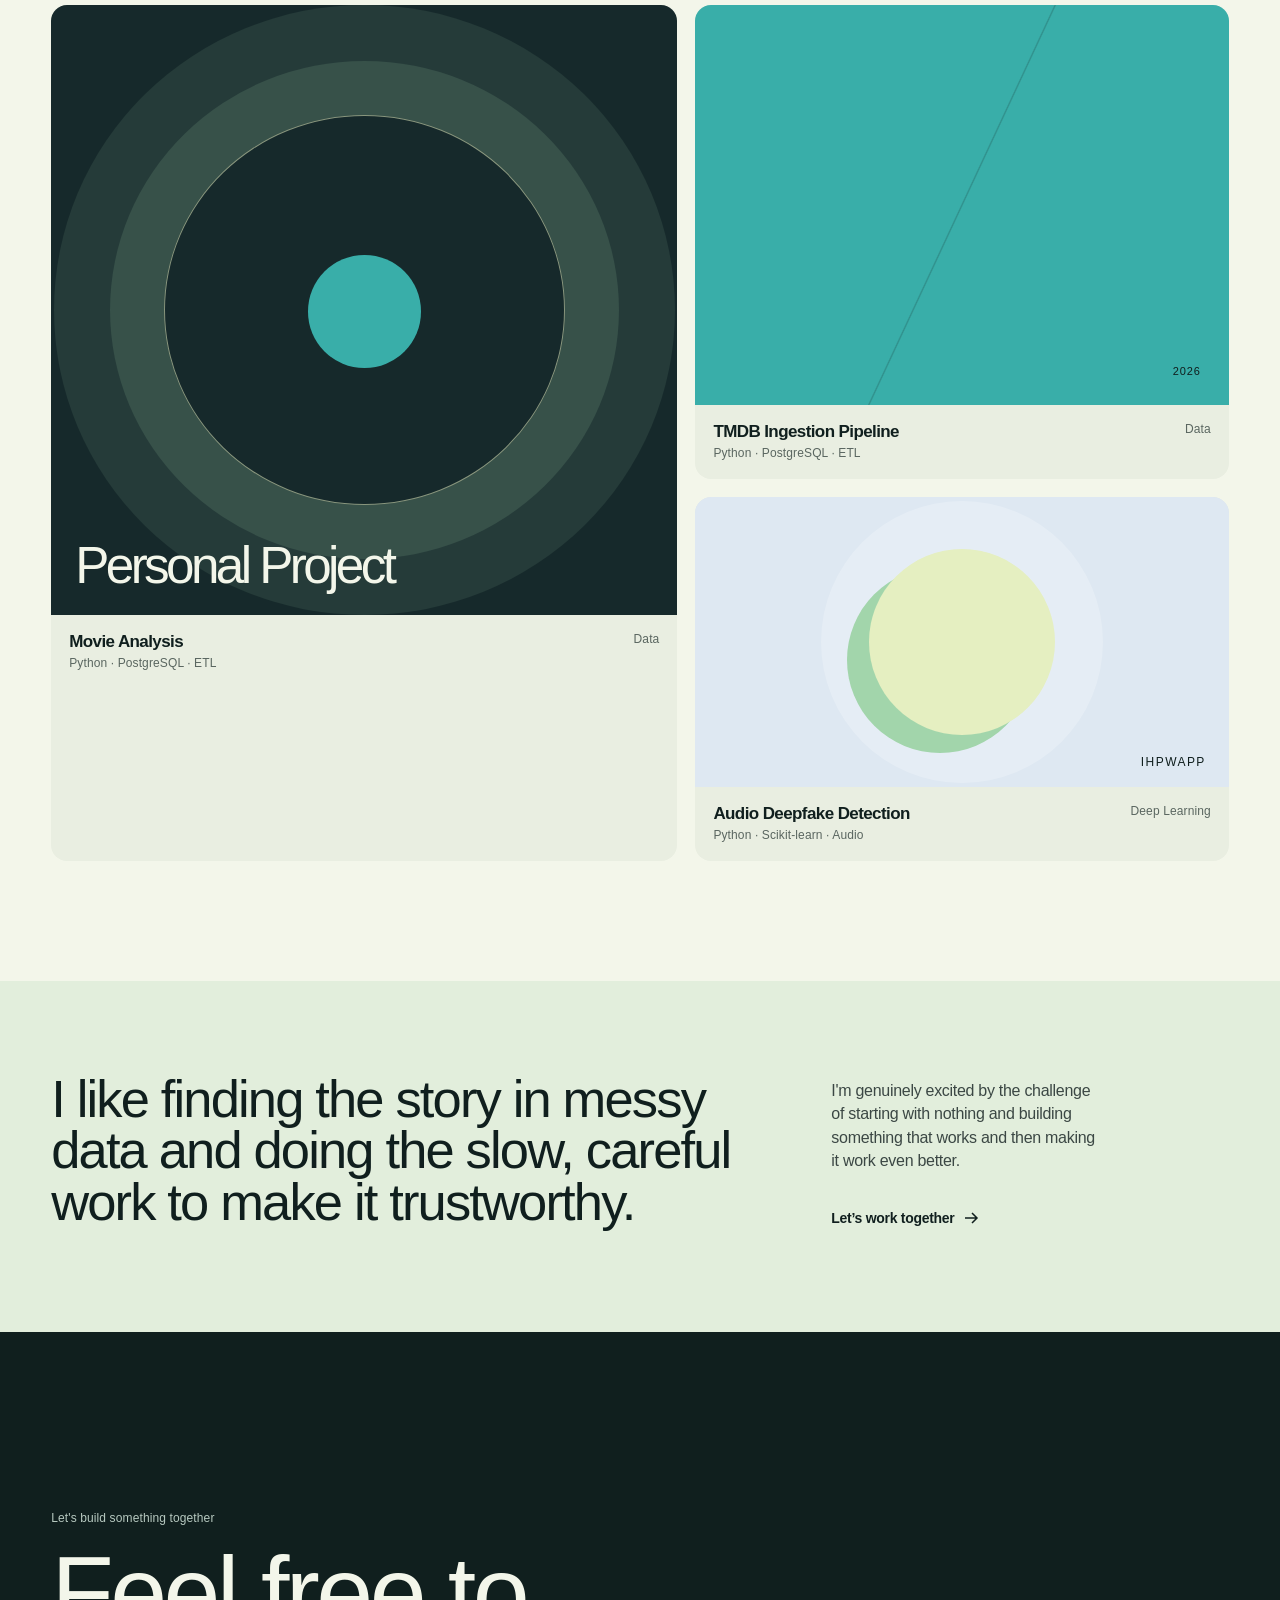
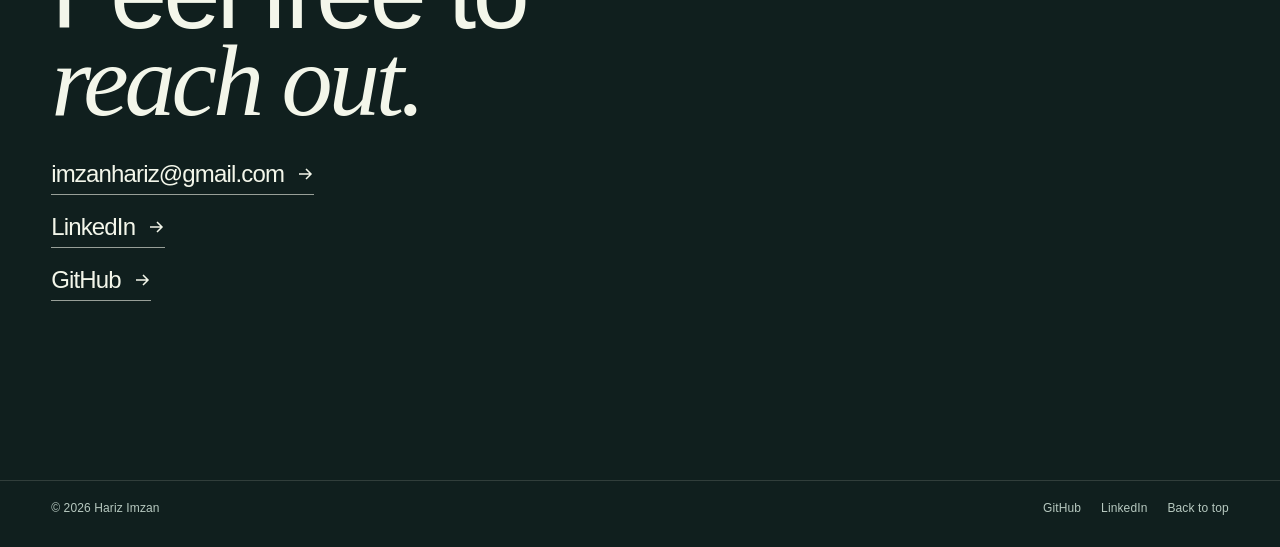
==== commit 962f9c64: "change colour for more harmony" ====
--- a/index.html
+++ b/index.html
@@ -40,16 +40,16 @@
                 <span class="contact-flip-copy">
                   <span class="contact-circle-cluster" aria-label="Contact links">
                     <a href="mailto:imzanhariz@gmail.com" aria-label="Email Hariz Imzan" title="Email" style="display: inline-flex; align-items: center; justify-content: center;">
-                    <svg xmlns="http://www.w3.org/2000/svg" viewBox="0 0 640 640"><!--!Font Awesome Free 7.3.1 by @fontawesome - https://fontawesome.com License - https://fontawesome.com/license/free Copyright 2026 Fonticons, Inc.--><path d="M112 128C85.5 128 64 149.5 64 176C64 191.1 71.1 205.3 83.2 214.4L291.2 370.4C308.3 383.2 331.7 383.2 348.8 370.4L556.8 214.4C568.9 205.3 576 191.1 576 176C576 149.5 554.5 128 528 128L112 128zM64 260L64 448C64 483.3 92.7 512 128 512L512 512C547.3 512 576 483.3 576 448L576 260L377.6 408.8C343.5 434.4 296.5 434.4 262.4 408.8L64 260z"/></svg>
+                    <svg xmlns="http://www.w3.org/2000/svg" viewBox="0 0 640 640" fill="currentColor"><!--!Font Awesome Free 7.3.1 by @fontawesome - https://fontawesome.com License - https://fontawesome.com/license/free Copyright 2026 Fonticons, Inc.--><path d="M112 128C85.5 128 64 149.5 64 176C64 191.1 71.1 205.3 83.2 214.4L291.2 370.4C308.3 383.2 331.7 383.2 348.8 370.4L556.8 214.4C568.9 205.3 576 191.1 576 176C576 149.5 554.5 128 528 128L112 128zM64 260L64 448C64 483.3 92.7 512 128 512L512 512C547.3 512 576 483.3 576 448L576 260L377.6 408.8C343.5 434.4 296.5 434.4 262.4 408.8L64 260z"/></svg>
                     </a>
                     <a href="https://linkedin.com" target="_blank" rel="noreferrer" aria-label="LinkedIn" title="LinkedIn" style="display: inline-flex; align-items: center; justify-content: center;">
-                    <svg xmlns="http://www.w3.org/2000/svg" viewBox="0 0 640 640"><!--!Font Awesome Free 7.3.1 by @fontawesome - https://fontawesome.com License - https://fontawesome.com/license/free Copyright 2026 Fonticons, Inc.--><path d="M160 96C124.7 96 96 124.7 96 160L96 480C96 515.3 124.7 544 160 544L480 544C515.3 544 544 515.3 544 480L544 160C544 124.7 515.3 96 480 96L160 96zM165 266.2L231.5 266.2L231.5 480L165 480L165 266.2zM236.7 198.5C236.7 219.8 219.5 237 198.2 237C176.9 237 159.7 219.8 159.7 198.5C159.7 177.2 176.9 160 198.2 160C219.5 160 236.7 177.2 236.7 198.5zM413.9 480L413.9 376C413.9 351.2 413.4 319.3 379.4 319.3C344.8 319.3 339.5 346.3 339.5 374.2L339.5 480L273.1 480L273.1 266.2L336.8 266.2L336.8 295.4L337.7 295.4C346.6 278.6 368.3 260.9 400.6 260.9C467.8 260.9 480.3 305.2 480.3 362.8L480.3 480L413.9 480z"/></svg>
+                    <svg xmlns="http://www.w3.org/2000/svg" viewBox="0 0 640 640" fill="currentColor"><!--!Font Awesome Free 7.3.1 by @fontawesome - https://fontawesome.com License - https://fontawesome.com/license/free Copyright 2026 Fonticons, Inc.--><path d="M160 96C124.7 96 96 124.7 96 160L96 480C96 515.3 124.7 544 160 544L480 544C515.3 544 544 515.3 544 480L544 160C544 124.7 515.3 96 480 96L160 96zM165 266.2L231.5 266.2L231.5 480L165 480L165 266.2zM236.7 198.5C236.7 219.8 219.5 237 198.2 237C176.9 237 159.7 219.8 159.7 198.5C159.7 177.2 176.9 160 198.2 160C219.5 160 236.7 177.2 236.7 198.5zM413.9 480L413.9 376C413.9 351.2 413.4 319.3 379.4 319.3C344.8 319.3 339.5 346.3 339.5 374.2L339.5 480L273.1 480L273.1 266.2L336.8 266.2L336.8 295.4L337.7 295.4C346.6 278.6 368.3 260.9 400.6 260.9C467.8 260.9 480.3 305.2 480.3 362.8L480.3 480L413.9 480z"/></svg>
                     </a>
                     <a href="https://github.com/ihpwapp" target="_blank" rel="noreferrer" aria-label="GitHub" title="GitHub">
-                     <svg xmlns="http://www.w3.org/2000/svg" viewBox="0 0 640 640"><!--!Font Awesome Free 7.3.1 by @fontawesome - https://fontawesome.com License - https://fontawesome.com/license/free Copyright 2026 Fonticons, Inc.--><path d="M280.5 426.5C214.5 418.5 168 371 168 309.5C168 284.5 177 257.5 192 239.5C185.5 223 186.5 188 194 173.5C214 171 241 181.5 257 196C276 190 296 187 320.5 187C345 187 365 190 383 195.5C398.5 181.5 426 171 446 173.5C453 187 454 222 447.5 239C463.5 258 472 283.5 472 309.5C472 371 425.5 417.5 358.5 426C375.5 437 387 461 387 488.5L387 540.5C387 555.5 399.5 564 414.5 558C505 523.5 576 433 576 321C576 179.5 461 64 319.5 64C178 64 64 179.5 64 321C64 432 134.5 524 229.5 558.5C243 563.5 256 554.5 256 541L256 501C249 504 240 506 232 506C199 506 179.5 488 165.5 454.5C160 441 154 433 142.5 431.5C136.5 431 134.5 428.5 134.5 425.5C134.5 419.5 144.5 415 154.5 415C169 415 181.5 424 194.5 442.5C204.5 457 215 463.5 227.5 463.5C240 463.5 248 459 259.5 447.5C268 439 274.5 431.5 280.5 426.5z"/></svg>
+                     <svg xmlns="http://www.w3.org/2000/svg" viewBox="0 0 640 640" fill="currentColor"><!--!Font Awesome Free 7.3.1 by @fontawesome - https://fontawesome.com License - https://fontawesome.com/license/free Copyright 2026 Fonticons, Inc.--><path d="M280.5 426.5C214.5 418.5 168 371 168 309.5C168 284.5 177 257.5 192 239.5C185.5 223 186.5 188 194 173.5C214 171 241 181.5 257 196C276 190 296 187 320.5 187C345 187 365 190 383 195.5C398.5 181.5 426 171 446 173.5C453 187 454 222 447.5 239C463.5 258 472 283.5 472 309.5C472 371 425.5 417.5 358.5 426C375.5 437 387 461 387 488.5L387 540.5C387 555.5 399.5 564 414.5 558C505 523.5 576 433 576 321C576 179.5 461 64 319.5 64C178 64 64 179.5 64 321C64 432 134.5 524 229.5 558.5C243 563.5 256 554.5 256 541L256 501C249 504 240 506 232 506C199 506 179.5 488 165.5 454.5C160 441 154 433 142.5 431.5C136.5 431 134.5 428.5 134.5 425.5C134.5 419.5 144.5 415 154.5 415C169 415 181.5 424 194.5 442.5C204.5 457 215 463.5 227.5 463.5C240 463.5 248 459 259.5 447.5C268 439 274.5 431.5 280.5 426.5z"/></svg>
                     </a>
                     <a href="#contact" aria-label="Contact section" title="Contact">
-                    <svg xmlns="http://www.w3.org/2000/svg" viewBox="0 0 640 640"><!--!Font Awesome Free 7.3.1 by @fontawesome - https://fontawesome.com License - https://fontawesome.com/license/free Copyright 2026 Fonticons, Inc.--><path fill="#111312" d="M463 448.2C440.9 409.8 399.4 384 352 384L288 384C240.6 384 199.1 409.8 177 448.2C212.2 487.4 263.2 512 320 512C376.8 512 427.8 487.3 463 448.2zM64 320C64 178.6 178.6 64 320 64C461.4 64 576 178.6 576 320C576 461.4 461.4 576 320 576C178.6 576 64 461.4 64 320zM320 336C359.8 336 392 303.8 392 264C392 224.2 359.8 192 320 192C280.2 192 248 224.2 248 264C248 303.8 280.2 336 320 336z"/></svg>
+                    <svg xmlns="http://www.w3.org/2000/svg" viewBox="0 0 640 640" fill="currentColor"><!--!Font Awesome Free 7.3.1 by @fontawesome - https://fontawesome.com License - https://fontawesome.com/license/free Copyright 2026 Fonticons, Inc.--><path d="M463 448.2C440.9 409.8 399.4 384 352 384L288 384C240.6 384 199.1 409.8 177 448.2C212.2 487.4 263.2 512 320 512C376.8 512 427.8 487.3 463 448.2zM64 320C64 178.6 178.6 64 320 64C461.4 64 576 178.6 576 320C576 461.4 461.4 576 320 576C178.6 576 64 461.4 64 320zM320 336C359.8 336 392 303.8 392 264C392 224.2 359.8 192 320 192C280.2 192 248 224.2 248 264C248 303.8 280.2 336 320 336z"/></svg>
                     </a>
                   </span>
                 </span>
@@ -190,7 +190,7 @@
       <section class="work-section" id="work" aria-labelledby="work-title">
         <div class="section-heading">
           <h2 id="work-title">Selected work</h2>
-          <p>Three personal projects. Completed and Ongoing. Explore more <a href="https://github.com/ihpwapp" target="_blank" rel="noreferrer" style="color: #111312; text-decoration: underline;">here</a>.</p>
+          <p>Three personal projects. Completed and Ongoing. Explore more <a href="https://github.com/ihpwapp" target="_blank" rel="noreferrer" style="color: var(--link); text-decoration: underline;">here</a>.</p>
         </div>
         <div class="work-grid">
           <article class="project project-large project-signal">
--- a/styles.css
+++ b/styles.css
@@ -1,27 +1,27 @@
-:root { --ink:#111312; --paper:#f5f5f0; --mist:#dce7e6; --lime:#d7ff47; --line:rgba(17,19,18,.16); --muted:#61645f; --ease:cubic-bezier(.2,.8,.2,1); }
+:root { --pale:#e5efc1; --leaf:#a2d5ab; --signal:#39aea9; --signal-deep:#1b807d; --blue:#557bb3; --link:#3c5c93; --ink:#101f1e; --ink-soft:#16292b; --paper:#f3f6ea; --mist:#e2eedc; --body:#3b4744; --muted:#5a6660; --muted-deep:#4a5a56; --on-dark:#b7c9c0; --line:rgba(16,31,30,.16); --ease:cubic-bezier(.2,.8,.2,1); }
 * { box-sizing:border-box; }
 html { scroll-behavior:smooth; background:var(--paper); }
 body { margin:0; color:var(--ink); font-family:"Avenir Next", Avenir, "Helvetica Neue", Arial, sans-serif; letter-spacing:-.018em; background:var(--paper); }
-::selection { color:var(--ink); background:var(--lime); }
-:focus-visible { outline:2px solid var(--ink); outline-offset:5px; }
-.skip-link { position:fixed; z-index:10; left:1rem; top:-4rem; padding:.75rem 1rem; color:var(--ink); background:var(--lime); border-radius:8px; transition:top .2s; }.skip-link:focus{top:1rem}
+::selection { color:var(--ink); background:var(--signal); }
+:focus-visible { outline:2px solid var(--blue); outline-offset:5px; }
+.skip-link { position:fixed; z-index:10; left:1rem; top:-4rem; padding:.75rem 1rem; color:var(--ink); background:var(--signal); border-radius:8px; transition:top .2s; }.skip-link:focus{top:1rem}
 a { color:inherit; text-decoration:none; }
 .site-header { padding:20px clamp(20px,4vw,64px) 0; }
-.nav-shell { max-width:1440px; margin:auto; min-height:54px; display:flex; align-items:center; justify-content:space-between; padding:0 18px; border:1px solid var(--line); border-radius:16px; background:rgba(245,245,240,.76); backdrop-filter:blur(12px); }
-.monogram { display:grid; place-items:center; width:29px; height:29px; border-radius:50%; color:var(--paper); background:var(--ink); font-size:11px; font-weight:700; letter-spacing:-.06em; }.nav-links{display:flex;gap:28px;font-size:13px;font-weight:550}.nav-links a,.nav-status{transition:opacity .2s}.nav-links a:hover,.nav-status:hover{opacity:.52}.nav-status{font-size:12px;color:var(--muted)}.nav-status span{display:inline-block;width:7px;height:7px;margin-right:6px;border-radius:50%;background:#72a936}
+.nav-shell { max-width:1440px; margin:auto; min-height:54px; display:flex; align-items:center; justify-content:space-between; padding:0 18px; border:1px solid var(--line); border-radius:16px; background:rgba(243,246,234,.78); backdrop-filter:blur(12px); }
+.monogram { display:grid; place-items:center; width:29px; height:29px; border-radius:50%; color:var(--paper); background:var(--ink); font-size:11px; font-weight:700; letter-spacing:-.06em; }.nav-links{display:flex;gap:28px;font-size:13px;font-weight:550}.nav-links a,.nav-status{transition:opacity .2s}.nav-links a:hover,.nav-status:hover{opacity:.52}.nav-status{font-size:12px;color:var(--muted)}.nav-status span{display:inline-block;width:7px;height:7px;margin-right:6px;border-radius:50%;background:var(--signal-deep)}
 main { overflow:visible; }.hero{min-height:calc(100svh - 75px);max-width:1440px;margin:auto;padding:clamp(68px,10vw,150px) clamp(20px,4vw,64px) 56px;display:grid;grid-template-columns:1.05fr .95fr;align-items:center;gap:clamp(34px,7vw,112px)}
-.availability,.about-label,.placeholder-note,.project-meta p,.project-meta>span,.section-heading p,footer,.contact-section>p{font-size:12px;letter-spacing:.01em;color:var(--muted)}.availability{margin:0 0 28px}.hero h1{max-width:720px;margin:0;font-size:clamp(3.2rem,7.1vw,6.2rem);font-weight:540;line-height:.94;letter-spacing:-.04em}.hero h1 em,.contact-section h2 em{font-family:Georgia,serif;font-weight:400;letter-spacing:-.04em}.hero-intro{max-width:390px;margin:30px 0 28px;font-size:18px;line-height:1.42;color:#454844;letter-spacing:-.025em}.text-link{display:inline-flex;align-items:center;gap:8px;font-size:14px;font-weight:600}.text-link svg,.contact-email svg{width:18px;fill:none;stroke:currentColor;stroke-width:1.5;transition:transform .25s var(--ease)}.text-link:hover svg,.contact-email:hover svg{transform:translateX(4px)}
-.hero-object-wrap{justify-self:end;width:min(100%,510px)}.hero-object{position:relative;display:block;isolation:isolate;aspect-ratio:1/1.08;width:100%;padding:0;border:none;background:transparent;cursor:pointer;box-shadow:0 24px 46px rgba(29,50,48,.12);transform:perspective(900px) rotateX(var(--rx,0deg)) rotateY(var(--ry,0deg));transition:transform .55s var(--ease);-webkit-tap-highlight-color:transparent}.hero-object:focus-visible{outline:2px solid var(--ink);outline-offset:6px}.flip-card-inner{position:relative;display:block;width:100%;height:100%;border-radius:18px;transform-style:preserve-3d;transition:transform .7s var(--ease)}.hero-object.is-flipped .flip-card-inner{transform:rotateY(180deg)}.flip-card-face{position:absolute;inset:0;display:flex;align-items:stretch;justify-content:stretch;backface-visibility:hidden;border-radius:18px;overflow:hidden}.flip-card-front{background:#cbd8d8}.flip-card-back{padding:28px;background:linear-gradient(145deg, #0e1210, #222c29);transform:rotateY(180deg);color:var(--paper)}.hero-image{display:block;width:100%;height:100%;object-fit:cover;object-position:center}.object-caption{position:absolute;left:20px;right:20px;bottom:18px;display:flex;justify-content:space-between;font-size:12px;text-transform:uppercase;letter-spacing:.08em;color:var(--paper);text-shadow:0 1px 8px rgba(0,0,0,.35)}.contact-flip-copy{display:flex;align-items:center;justify-content:center;width:100%;height:100%;padding:14px 18px 16px}.contact-circle-cluster{display:grid;grid-template-columns:repeat(3, 120px);grid-template-rows:repeat(3, 120px);gap:18px;grid-template-areas:". top ." "left . right" ". bottom .";justify-content:center;align-items:center;margin:0 auto}.contact-circle-cluster a{display:grid;place-items:center;width:120px;height:120px;border-radius:50%;background:var(--paper);color:var(--ink);font-size:12px;font-weight:700;letter-spacing:.08em;text-decoration:none;text-transform:uppercase;box-shadow:inset 0 0 0 1px rgba(17,19,18,.12)}.contact-circle-cluster a:nth-child(1){grid-area:top}.contact-circle-cluster a:nth-child(2){grid-area:left}.contact-circle-cluster a:nth-child(3){grid-area:right}.contact-circle-cluster a:nth-child(4){grid-area:bottom}.contact-circle-cluster a:hover{transform:translateY(-1px);opacity:.9}.placeholder-note{margin:12px 4px 0;line-height:1.3}
-.work-section{max-width:1440px;margin:auto;padding:120px clamp(20px,4vw,64px) 0;border-top:1px solid var(--line)}.section-heading{display:flex;align-items:flex-end;justify-content:space-between;margin-bottom:36px}.section-heading h2{margin:0;font-size:clamp(2.2rem,4vw,4rem);font-weight:540;letter-spacing:-.055em}.section-heading p{max-width:260px;margin:0;line-height:1.4}.work-grid{display:grid;grid-template-columns:1.08fr .92fr;gap:18px}.project{overflow:hidden;border-radius:16px;background:#e9eae5}.project a{display:block}.project-art{position:relative;overflow:hidden;min-height:400px;transition:transform .6s var(--ease)}.project:hover .project-art{transform:scale(1.018)}.project-large{grid-row:span 2}.project-large .project-art{min-height:610px}.project-wide{grid-column:2}.project-wide .project-art{min-height:290px}.project-meta{display:flex;justify-content:space-between;align-items:flex-start;padding:17px 18px 19px}.project-meta h3{margin:0 0 4px;font-size:17px;font-weight:600;letter-spacing:-.035em}.project-meta p,.project-meta>span{margin:0}.art-signal{background:#1b2728}.art-signal i{position:absolute;inset:18% 18%;border:1px solid rgba(245,245,240,.8);border-radius:50%;box-shadow:0 0 0 54px rgba(220,231,230,.11),0 0 0 110px rgba(220,231,230,.08)}.art-signal b{position:absolute;width:18%;aspect-ratio:1;border-radius:50%;left:41%;top:41%;background:var(--lime);box-shadow:0 0 50px rgba(215,255,71,.48)}.art-signal span{position:absolute;left:24px;bottom:20px;color:var(--paper);font-size:clamp(30px,4vw,56px);letter-spacing:-.07em}.art-index{display:flex;justify-content:space-between;align-items:flex-end;padding:28px;background:var(--lime);background-image:linear-gradient(115deg,transparent 49.8%,rgba(17,19,18,.2) 50%,transparent 50.2%)}.art-index span{font-size:clamp(48px,6vw,80px);line-height:.8;letter-spacing:-.09em}.art-index i{font-size:11px;font-style:normal;letter-spacing:.08em}.art-lumen{display:grid;place-items:center;background:#d7dde6}.art-lumen div{width:35%;aspect-ratio:1;border-radius:50%;background:#f6f4ec;box-shadow:-22px 18px 0 #aab8c0,0 0 0 48px rgba(255,255,255,.19)}.art-lumen span{position:absolute;right:23px;bottom:18px;font-size:12px;text-transform:uppercase;letter-spacing:.12em}
-.about-section{max-width:1440px;margin:120px auto 0;padding:92px clamp(20px,4vw,64px);display:block;background:var(--mist)}.about-label{color:#4f5e5b}.about-copy{display:grid;grid-template-columns:1.3fr .7fr;gap:42px}.about-copy h2{margin:0;font-size:clamp(2.1rem,4.1vw,4.4rem);font-weight:530;line-height:.98;letter-spacing:-.06em}.about-copy p{margin:6px 0 24px;max-width:30ch;font-size:16px;line-height:1.46;color:#3d4543}
+.availability,.about-label,.placeholder-note,.project-meta p,.project-meta>span,.section-heading p,footer,.contact-section>p{font-size:12px;letter-spacing:.01em;color:var(--muted)}.availability{margin:0 0 28px}.hero h1{max-width:720px;margin:0;font-size:clamp(3.2rem,7.1vw,6.2rem);font-weight:540;line-height:.94;letter-spacing:-.04em}.hero h1 em,.contact-section h2 em{font-family:Georgia,serif;font-weight:400;letter-spacing:-.04em}.hero-intro{max-width:390px;margin:30px 0 28px;font-size:18px;line-height:1.42;color:var(--body);letter-spacing:-.025em}.text-link{display:inline-flex;align-items:center;gap:8px;font-size:14px;font-weight:600}.text-link svg,.contact-email svg{width:18px;fill:none;stroke:currentColor;stroke-width:1.5;transition:transform .25s var(--ease)}.text-link:hover svg,.contact-email:hover svg{transform:translateX(4px)}
+.hero-object-wrap{justify-self:end;width:min(100%,510px)}.hero-object{position:relative;display:block;isolation:isolate;aspect-ratio:1/1.08;width:100%;padding:0;border:none;background:transparent;cursor:pointer;box-shadow:0 24px 46px rgba(16,42,44,.14);transform:perspective(900px) rotateX(var(--rx,0deg)) rotateY(var(--ry,0deg));transition:transform .55s var(--ease);-webkit-tap-highlight-color:transparent}.hero-object:focus-visible{outline:2px solid var(--blue);outline-offset:6px}.flip-card-inner{position:relative;display:block;width:100%;height:100%;border-radius:18px;transform-style:preserve-3d;transition:transform .7s var(--ease)}.hero-object.is-flipped .flip-card-inner{transform:rotateY(180deg)}.flip-card-face{position:absolute;inset:0;display:flex;align-items:stretch;justify-content:stretch;backface-visibility:hidden;border-radius:18px;overflow:hidden}.flip-card-front{background:#d2e4da}.flip-card-back{padding:28px;background:linear-gradient(145deg, #0b1618, #1c2f33);transform:rotateY(180deg);color:var(--paper)}.hero-image{display:block;width:100%;height:100%;object-fit:cover;object-position:center}.object-caption{position:absolute;left:20px;right:20px;bottom:18px;display:flex;justify-content:space-between;font-size:12px;text-transform:uppercase;letter-spacing:.08em;color:var(--paper);text-shadow:0 1px 8px rgba(0,0,0,.35)}.contact-flip-copy{display:flex;align-items:center;justify-content:center;width:100%;height:100%;padding:14px 18px 16px}.contact-circle-cluster{display:grid;grid-template-columns:repeat(3, 120px);grid-template-rows:repeat(3, 120px);gap:18px;grid-template-areas:". top ." "left . right" ". bottom .";justify-content:center;align-items:center;margin:0 auto}.contact-circle-cluster a{display:grid;place-items:center;width:120px;height:120px;border-radius:50%;background:var(--paper);color:var(--ink);font-size:12px;font-weight:700;letter-spacing:.08em;text-decoration:none;text-transform:uppercase;box-shadow:inset 0 0 0 1px rgba(16,31,30,.14)}.contact-circle-cluster a:nth-child(1){grid-area:top}.contact-circle-cluster a:nth-child(2){grid-area:left}.contact-circle-cluster a:nth-child(3){grid-area:right}.contact-circle-cluster a:nth-child(4){grid-area:bottom}.contact-circle-cluster a:hover{transform:translateY(-1px);opacity:.9}.placeholder-note{margin:12px 4px 0;line-height:1.3}
+.work-section{max-width:1440px;margin:auto;padding:120px clamp(20px,4vw,64px) 0;border-top:1px solid var(--line)}.section-heading{display:flex;align-items:flex-end;justify-content:space-between;margin-bottom:36px}.section-heading h2{margin:0;font-size:clamp(2.2rem,4vw,4rem);font-weight:540;letter-spacing:-.055em}.section-heading p{max-width:260px;margin:0;line-height:1.4}.work-grid{display:grid;grid-template-columns:1.08fr .92fr;gap:18px}.project{overflow:hidden;border-radius:16px;background:#e9eee1}.project a{display:block}.project-art{position:relative;overflow:hidden;min-height:400px;transition:transform .6s var(--ease)}.project:hover .project-art{transform:scale(1.018)}.project-large{grid-row:span 2}.project-large .project-art{min-height:610px}.project-wide{grid-column:2}.project-wide .project-art{min-height:290px}.project-meta{display:flex;justify-content:space-between;align-items:flex-start;padding:17px 18px 19px}.project-meta h3{margin:0 0 4px;font-size:17px;font-weight:600;letter-spacing:-.035em}.project-meta p,.project-meta>span{margin:0}.art-signal{background:var(--ink-soft)}.art-signal i{position:absolute;inset:18% 18%;border:1px solid rgba(229,239,193,.55);border-radius:50%;box-shadow:0 0 0 54px rgba(162,213,171,.14),0 0 0 110px rgba(162,213,171,.1)}.art-signal b{position:absolute;width:18%;aspect-ratio:1;border-radius:50%;left:41%;top:41%;background:var(--signal)}.art-signal span{position:absolute;left:24px;bottom:20px;color:var(--paper);font-size:clamp(30px,4vw,56px);letter-spacing:-.07em}.art-index{display:flex;justify-content:space-between;align-items:flex-end;padding:28px;background:var(--signal);background-image:linear-gradient(115deg,transparent 49.8%,rgba(16,31,30,.22) 50%,transparent 50.2%)}.art-index span{font-size:clamp(48px,6vw,80px);line-height:.8;letter-spacing:-.09em}.art-index i{font-size:11px;font-style:normal;letter-spacing:.08em}.art-lumen{display:grid;place-items:center;background:#dee8f2}.art-lumen div{width:35%;aspect-ratio:1;border-radius:50%;background:var(--pale);box-shadow:-22px 18px 0 var(--leaf),0 0 0 48px rgba(255,255,255,.22)}.art-lumen span{position:absolute;right:23px;bottom:18px;font-size:12px;text-transform:uppercase;letter-spacing:.12em}
+.about-section{max-width:1440px;margin:120px auto 0;padding:92px clamp(20px,4vw,64px);display:block;background:var(--mist)}.about-label{color:var(--muted-deep)}.about-copy{display:grid;grid-template-columns:1.3fr .7fr;gap:42px}.about-copy h2{margin:0;font-size:clamp(2.1rem,4.1vw,4.4rem);font-weight:530;line-height:.98;letter-spacing:-.06em}.about-copy p{margin:6px 0 24px;max-width:30ch;font-size:16px;line-height:1.46;color:var(--body)}
 .about-me{max-width:1440px;margin:auto;padding:120px clamp(20px,4vw,64px) 108px;border-top:1px solid var(--line);background:var(--mist)}.about-me-heading{display:flex;align-items:flex-end;justify-content:space-between;gap:24px;margin-bottom:46px}.about-me-heading h2{margin:0;font-size:clamp(2.2rem,4vw,4rem);font-weight:540;letter-spacing:-.035em}.about-me-heading p{margin:0;font-size:12px;color:var(--muted)}
-.about-me-bio{display:grid;grid-template-columns:1.3fr .7fr;gap:42px;margin-bottom:58px}.bio-lead{margin:0;max-width:24ch;font-size:clamp(1.5rem,2.4vw,2.1rem);font-weight:530;line-height:1.18;letter-spacing:-.035em}.about-me em{font-family:Georgia,serif;font-weight:400;letter-spacing:-.04em}.bio-body p{margin:0 0 18px;font-size:15px;line-height:1.52;color:#3d4543}.bio-body .text-link{margin-top:6px}
-.stat-row{display:grid;grid-template-columns:repeat(4,1fr);gap:18px;margin:0 0 64px;padding:0;border-top:1px solid var(--line)}.stat{padding:24px 0 0}.stat dt,.stat dd{margin:0}.stat-value{display:block;font-size:clamp(2rem,3.3vw,3rem);font-weight:540;line-height:1;letter-spacing:-.055em;font-variant-numeric:tabular-nums}.stat-label{display:block;max-width:22ch;margin-top:11px;font-size:12px;line-height:1.35;color:#4f5e5b}
-.about-me-grid{display:grid;grid-template-columns:repeat(3,1fr);gap:clamp(40px,4.4vw,60px) 42px;align-items:start}.about-block-wide{grid-column:1 / -1}@media (max-width:1040px){.about-me-grid{grid-template-columns:1fr 1fr;gap:clamp(38px,4.4vw,46px) 34px}.bio-lead{max-width:none}}.block-label{margin:0 0 22px;font-size:12px;font-weight:550;text-transform:uppercase;letter-spacing:.08em;color:#4f5e5b}.timeline{margin:0;padding:0;list-style:none;border-top:1px solid var(--line)}.timeline-item{padding:24px 0 26px;border-bottom:1px solid var(--line)}.timeline-meta{margin:0 0 9px;font-size:12px;letter-spacing:.04em;color:var(--muted)}.timeline-role{margin:0 0 3px;font-size:17px;font-weight:600;letter-spacing:-.035em}.timeline-org{margin:0 0 12px;font-size:13px;color:var(--muted)}.timeline-points{margin:0;padding:0;list-style:none}.timeline-points li{position:relative;max-width:54ch;padding-left:15px;font-size:14px;line-height:1.5;color:#3d4543}.timeline-points li+li{margin-top:8px}.timeline-points li::before{content:"";position:absolute;left:0;top:9px;width:5px;height:5px;border-radius:50%;background:var(--lime);box-shadow:0 0 0 1px rgba(17,19,18,.28)}
-.skill-group{margin:0 0 24px}.skill-group-title{margin:0 0 10px;font-size:12px;font-weight:550;letter-spacing:.01em;color:#4f5e5b}.skill-chips{display:flex;flex-wrap:wrap;gap:7px;margin:0;padding:0;list-style:none}.skill-chips li{padding:6px 11px;border:1px solid rgba(17,19,18,.16);border-radius:999px;background:rgba(245,245,240,.5);font-size:12px;letter-spacing:.01em}
-.plain-list{margin:0;padding:0;list-style:none;border-top:1px solid var(--line)}.plain-list li{padding:15px 0;border-bottom:1px solid var(--line)}.plain-list-tight li{padding:11px 0}.plain-title{margin:0;font-size:14px;font-weight:600;line-height:1.35;letter-spacing:-.02em}.plain-meta{margin:6px 0 0;font-size:12px;line-height:1.35;color:var(--muted)}.plain-note{margin:7px 0 0;font-size:12px;line-height:1.4;color:#4f5e5b}
-.contact-section{max-width:1440px;margin:auto;padding:clamp(100px,14vw,190px) clamp(20px,4vw,64px);background:var(--ink);color:var(--paper)}.contact-section>p{color:#adb3ad;margin:0 0 25px}.contact-section h2{margin:0 0 36px;font-size:clamp(3.6rem,8vw,7.6rem);font-weight:520;line-height:.84;letter-spacing:-.075em}.contact-email{display:inline-flex;align-items:center;gap:12px;padding-bottom:6px;border-bottom:1px solid rgba(245,245,240,.55);font-size:clamp(17px,2vw,24px);letter-spacing:-.035em}
-footer{max-width:1440px;margin:auto;padding:20px clamp(20px,4vw,64px) 32px;display:flex;justify-content:space-between;gap:20px;background:var(--ink);color:#adb3ad;border-top:1px solid rgba(245,245,240,.12)}footer div{display:flex;gap:20px}footer a:hover{color:var(--paper)}
+.about-me-bio{display:grid;grid-template-columns:1.3fr .7fr;gap:42px;margin-bottom:58px}.bio-lead{margin:0;max-width:24ch;font-size:clamp(1.5rem,2.4vw,2.1rem);font-weight:530;line-height:1.18;letter-spacing:-.035em}.about-me em{font-family:Georgia,serif;font-weight:400;letter-spacing:-.04em}.bio-body p{margin:0 0 18px;font-size:15px;line-height:1.52;color:var(--body)}.bio-body .text-link{margin-top:6px}
+.stat-row{display:grid;grid-template-columns:repeat(4,1fr);gap:18px;margin:0 0 64px;padding:0;border-top:1px solid var(--line)}.stat{padding:24px 0 0}.stat dt,.stat dd{margin:0}.stat-value{display:block;font-size:clamp(2rem,3.3vw,3rem);font-weight:540;line-height:1;letter-spacing:-.055em;font-variant-numeric:tabular-nums}.stat-label{display:block;max-width:22ch;margin-top:11px;font-size:12px;line-height:1.35;color:var(--muted-deep)}
+.about-me-grid{display:grid;grid-template-columns:repeat(3,1fr);gap:clamp(40px,4.4vw,60px) 42px;align-items:start}.about-block-wide{grid-column:1 / -1}@media (max-width:1040px){.about-me-grid{grid-template-columns:1fr 1fr;gap:clamp(38px,4.4vw,46px) 34px}.bio-lead{max-width:none}}.block-label{margin:0 0 22px;font-size:12px;font-weight:550;text-transform:uppercase;letter-spacing:.08em;color:var(--muted-deep)}.timeline{margin:0;padding:0;list-style:none;border-top:1px solid var(--line)}.timeline-item{padding:24px 0 26px;border-bottom:1px solid var(--line)}.timeline-meta{margin:0 0 9px;font-size:12px;letter-spacing:.04em;color:var(--muted)}.timeline-role{margin:0 0 3px;font-size:17px;font-weight:600;letter-spacing:-.035em}.timeline-org{margin:0 0 12px;font-size:13px;color:var(--muted)}.timeline-points{margin:0;padding:0;list-style:none}.timeline-points li{position:relative;max-width:54ch;padding-left:15px;font-size:14px;line-height:1.5;color:var(--body)}.timeline-points li+li{margin-top:8px}.timeline-points li::before{content:"";position:absolute;left:0;top:9px;width:5px;height:5px;border-radius:50%;background:var(--signal-deep);box-shadow:0 0 0 1px rgba(16,31,30,.3)}
+.skill-group{margin:0 0 24px}.skill-group-title{margin:0 0 10px;font-size:12px;font-weight:550;letter-spacing:.01em;color:var(--muted-deep)}.skill-chips{display:flex;flex-wrap:wrap;gap:7px;margin:0;padding:0;list-style:none}.skill-chips li{padding:6px 11px;border:1px solid rgba(16,31,30,.18);border-radius:999px;background:rgba(229,239,193,.42);font-size:12px;letter-spacing:.01em}
+.plain-list{margin:0;padding:0;list-style:none;border-top:1px solid var(--line)}.plain-list li{padding:15px 0;border-bottom:1px solid var(--line)}.plain-list-tight li{padding:11px 0}.plain-title{margin:0;font-size:14px;font-weight:600;line-height:1.35;letter-spacing:-.02em}.plain-meta{margin:6px 0 0;font-size:12px;line-height:1.35;color:var(--muted)}.plain-note{margin:7px 0 0;font-size:12px;line-height:1.4;color:var(--muted-deep)}
+.contact-section{max-width:1440px;margin:auto;padding:clamp(100px,14vw,190px) clamp(20px,4vw,64px);background:var(--ink);color:var(--paper)}.contact-section>p{color:var(--on-dark);margin:0 0 25px}.contact-section h2{margin:0 0 36px;font-size:clamp(3.6rem,8vw,7.6rem);font-weight:520;line-height:.84;letter-spacing:-.075em}.contact-email{display:inline-flex;align-items:center;gap:12px;padding-bottom:6px;border-bottom:1px solid rgba(243,246,234,.6);font-size:clamp(17px,2vw,24px);letter-spacing:-.035em}
+footer{max-width:1440px;margin:auto;padding:20px clamp(20px,4vw,64px) 32px;display:flex;justify-content:space-between;gap:20px;background:var(--ink);color:var(--on-dark);border-top:1px solid rgba(243,246,234,.14)}footer div{display:flex;gap:20px}footer a:hover{color:var(--paper)}
 .hero{grid-template-columns:1.18fr .82fr}.hero h1{font-size:clamp(3.2rem,5.1vw,5rem);letter-spacing:-.035em}.section-heading h2,.about-copy h2,.contact-section h2{letter-spacing:-.035em}.art-signal b{box-shadow:none}.nav-links a,.nav-status,.text-link{min-height:44px;display:inline-flex;align-items:center}.nav-links{gap:12px}.placeholder-note{font-size:12px}
 @media (max-width:760px){.site-header{padding:13px 13px 0}.nav-shell{padding:0 12px;border-radius:13px;min-height:49px}.nav-links{gap:14px;font-size:12px}.nav-status{display:none}.hero{min-height:auto;padding:86px 20px 82px;grid-template-columns:1fr;gap:50px}.hero h1{font-size:clamp(3.45rem,15vw,5.8rem)}.hero-intro{font-size:16px}.hero-object-wrap{justify-self:stretch;width:100%}.hero-object{aspect-ratio:1.12/1}.flip-card-back{padding:18px 14px}.contact-flip-copy{padding:10px 8px}.contact-circle-cluster{grid-template-columns:repeat(3, 64px);grid-template-rows:repeat(3, 64px);gap:10px}.contact-circle-cluster a{width:64px;height:64px;font-size:10px}.work-section{padding:83px 20px 0}.section-heading{display:block;margin-bottom:25px}.section-heading p{margin-top:12px}.work-grid{display:block}.project{margin-bottom:16px}.project-large .project-art,.project-art,.project-wide .project-art{min-height:320px}.project-large .project-art{min-height:410px}.about-section{margin-top:84px;padding:64px 20px;display:block}.about-label{margin-bottom:28px}.about-copy{display:block}.about-copy h2{font-size:2.7rem}.about-copy p{margin-top:30px}.contact-section{padding:110px 20px}.contact-section h2{font-size:4.2rem}footer{padding:18px 20px 28px;display:block;font-size:11px}footer div{margin-top:15px;gap:15px}.placeholder-note{font-size:11px}.about-me{padding:84px 20px 78px}.about-me-heading{display:block;margin-bottom:34px}.about-me-heading p{margin-top:14px}.about-me-bio{display:block;margin-bottom:44px}.bio-lead{max-width:none}.bio-body{margin-top:26px}.bio-body p{font-size:15px}.stat-row{grid-template-columns:1fr 1fr;gap:16px 18px;margin-bottom:48px}.stat{padding-top:20px}.stat-value{font-size:2.3rem}.stat-label{margin-top:9px}.about-me-grid{grid-template-columns:1fr;gap:44px}.about-block-wide{grid-column:auto}.timeline-points li{max-width:none}.skill-group{margin-bottom:22px}}
 @media (prefers-reduced-motion:reduce){*,*::before,*::after{scroll-behavior:auto!important;transition-duration:.01ms!important;animation-duration:.01ms!important}}
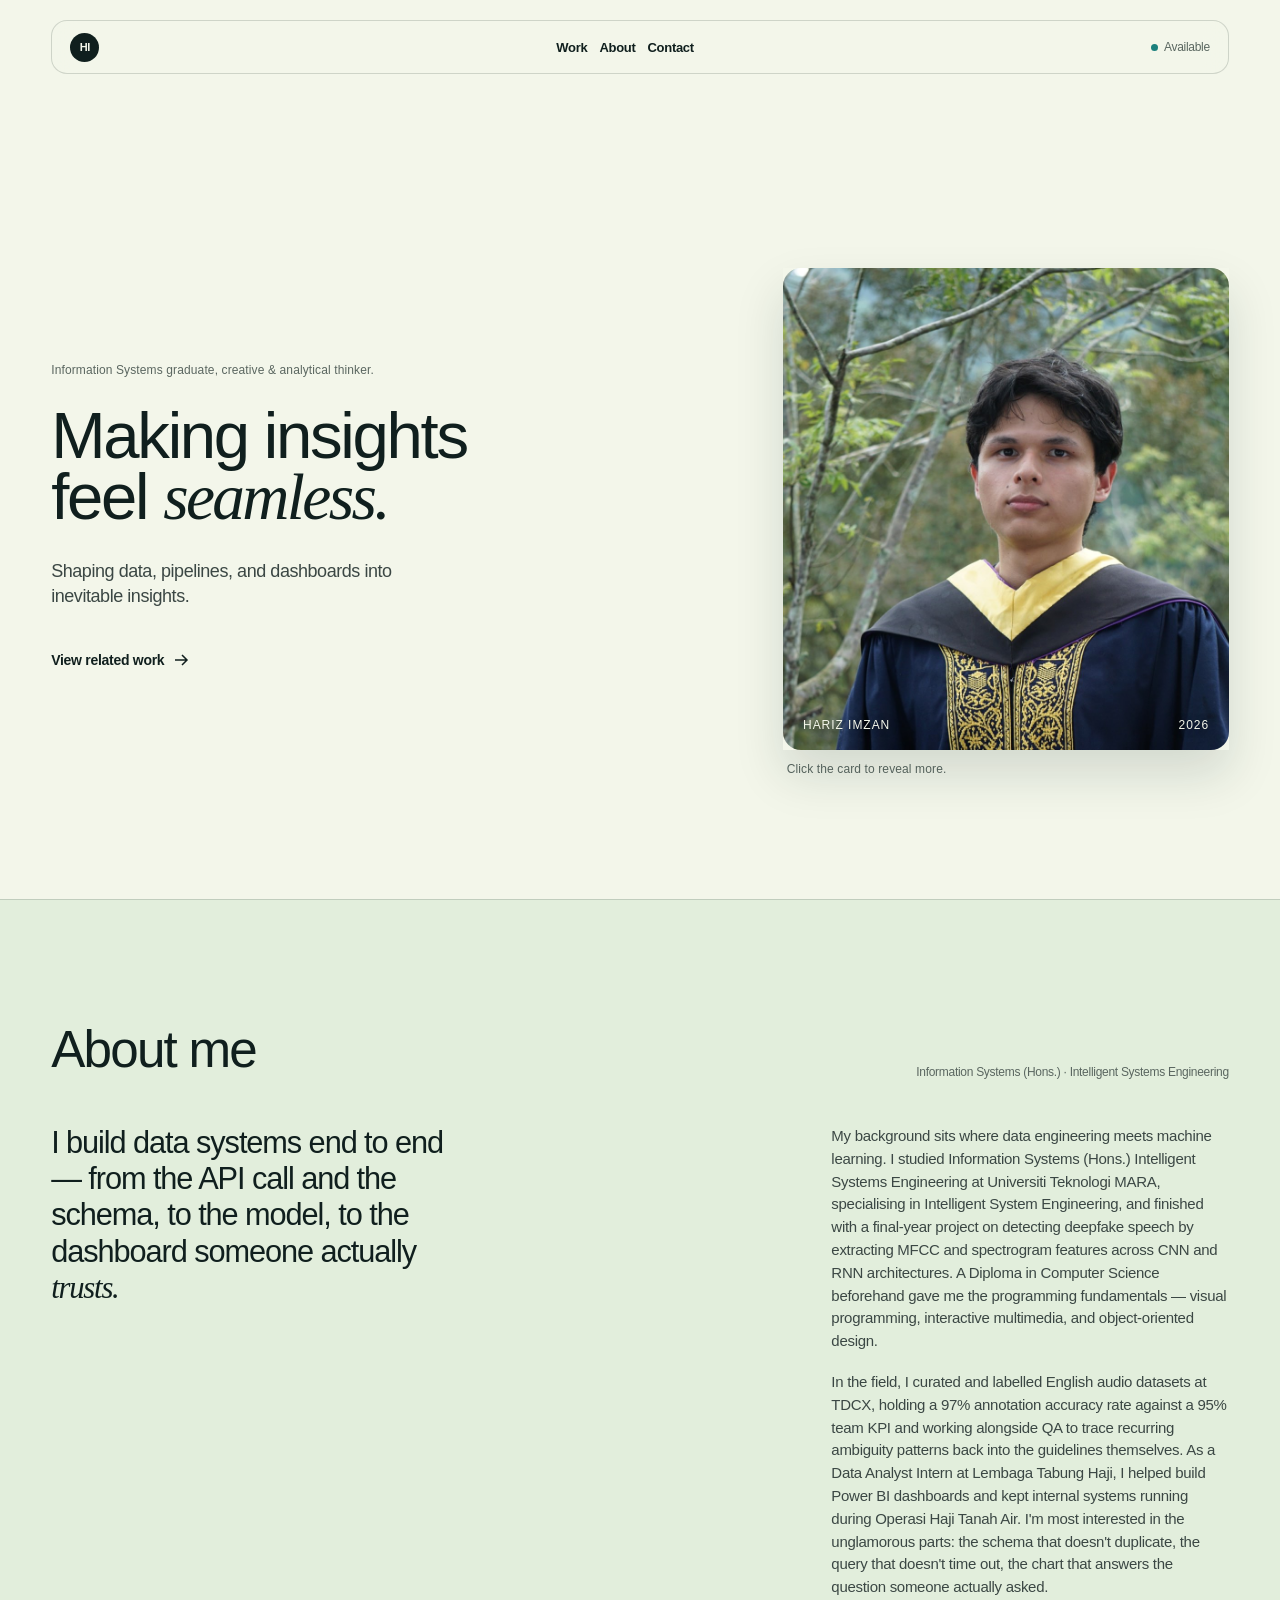
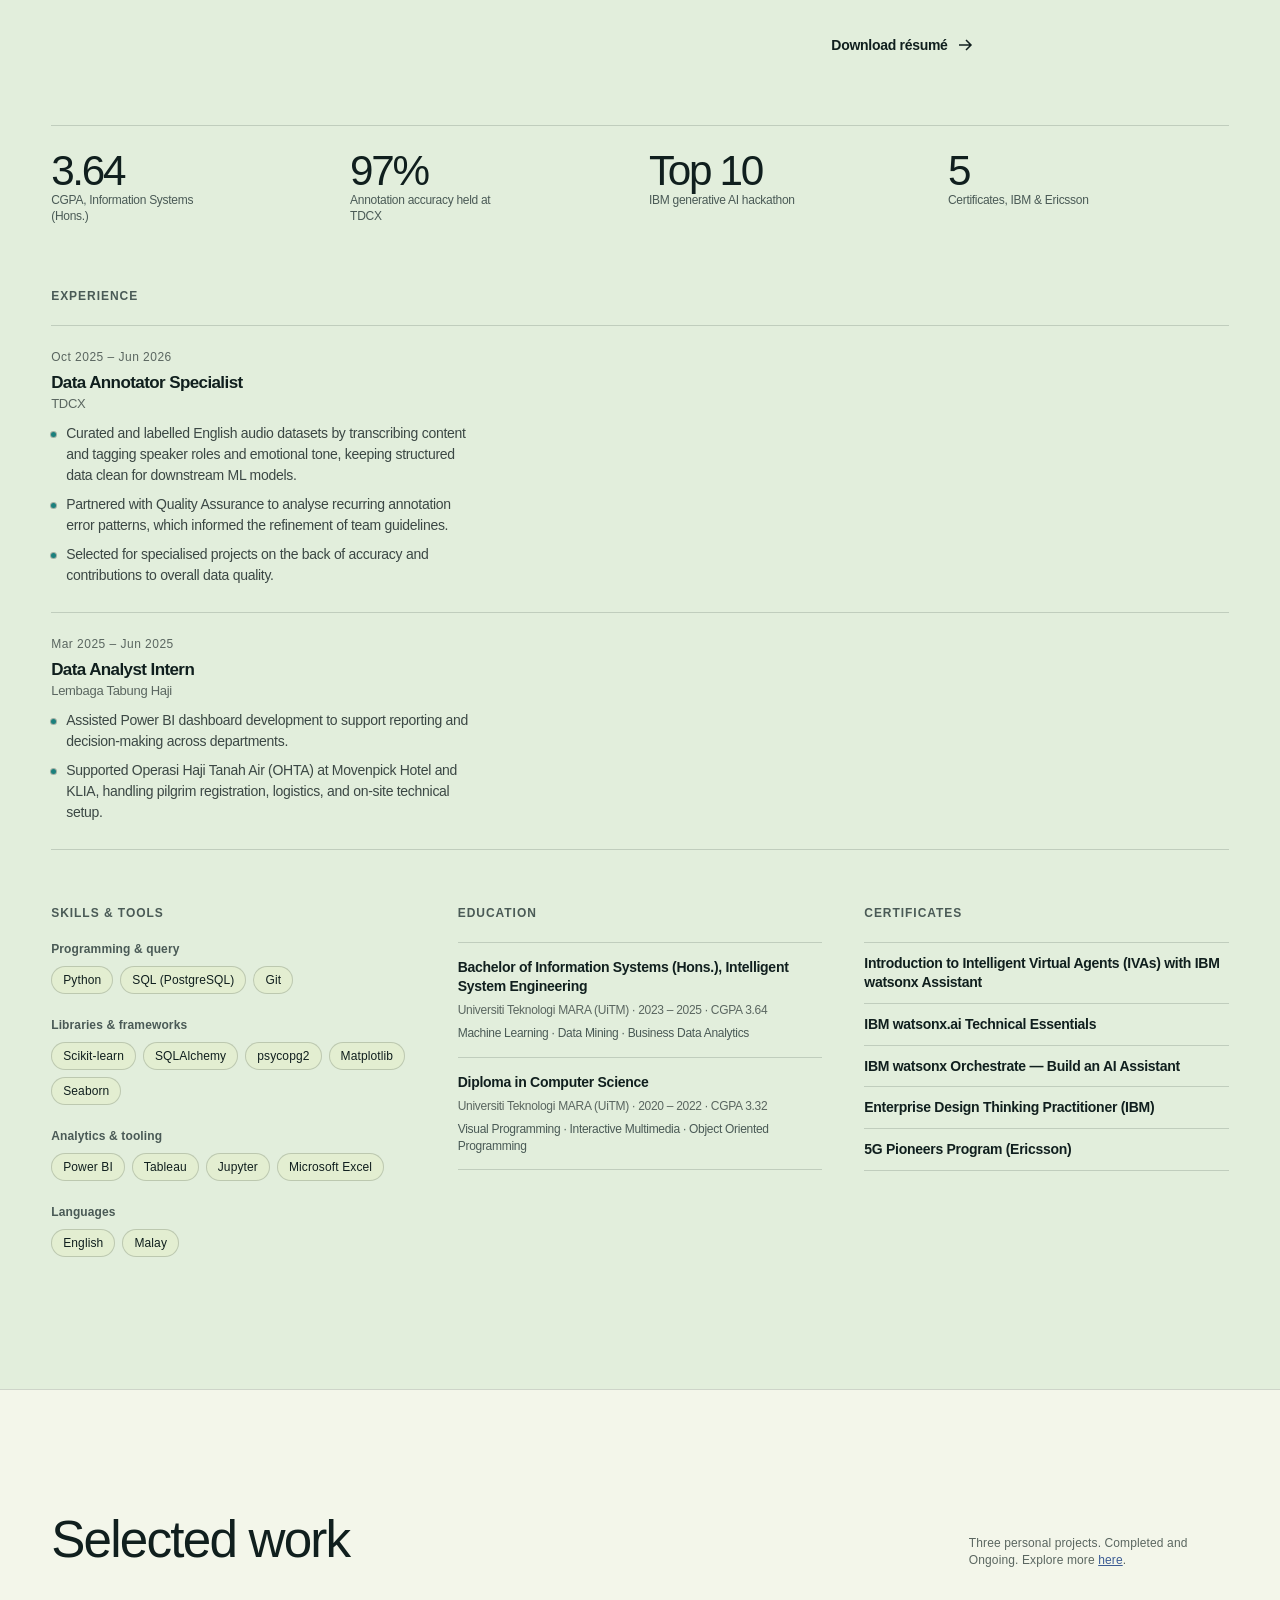
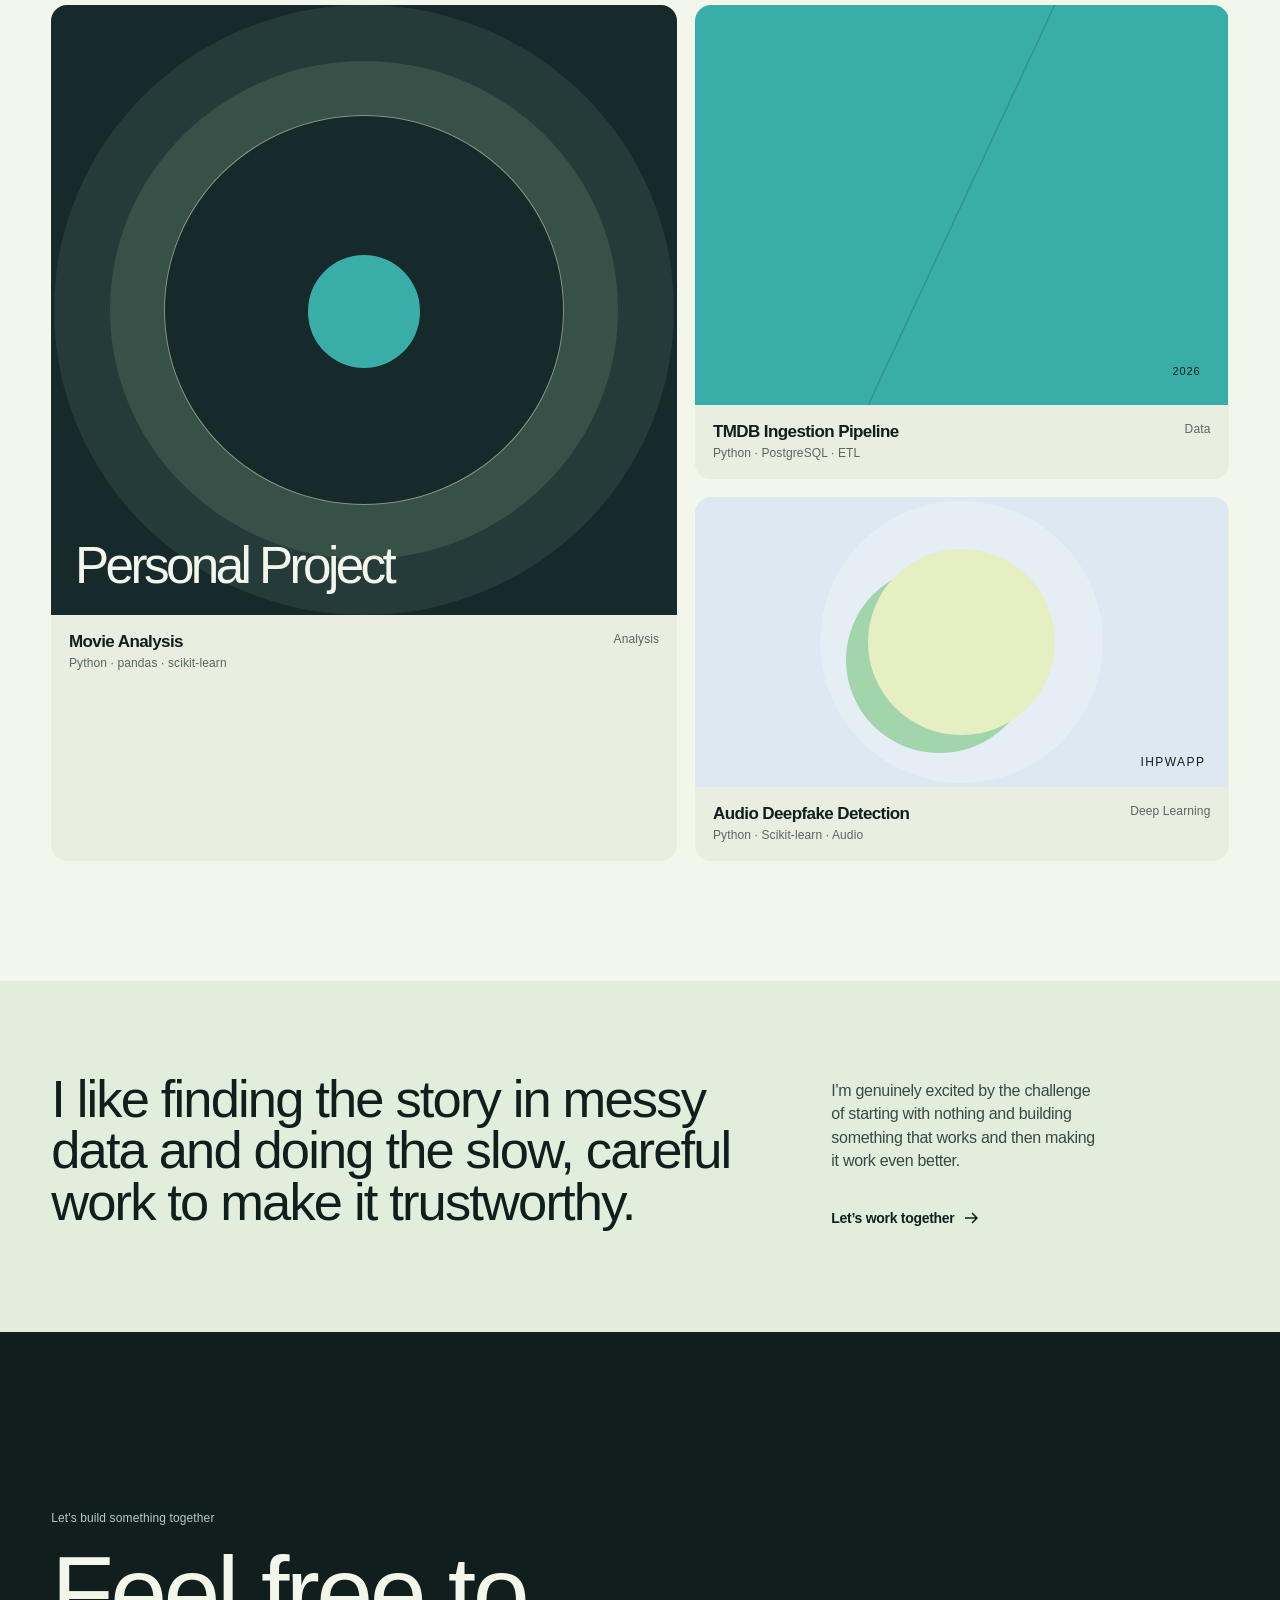
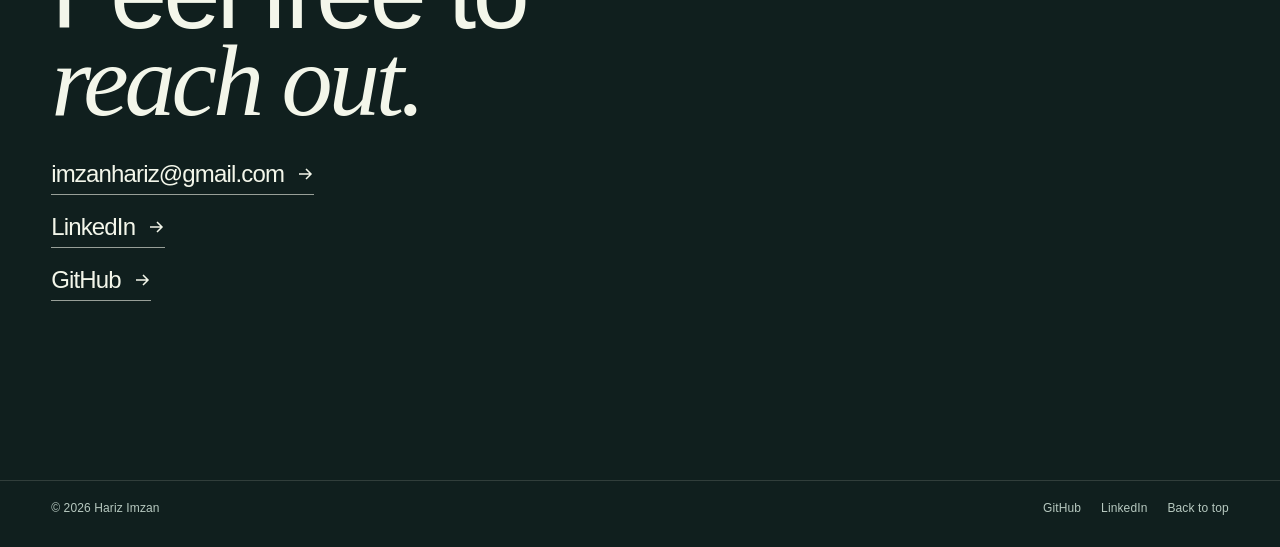
==== commit 38bcda74: "visual update" ====
--- a/index.html
+++ b/index.html
@@ -4,7 +4,45 @@
     <meta charset="UTF-8" />
     <meta name="viewport" content="width=device-width, initial-scale=1.0" />
     <meta name="description" content="Hariz Imzan — Information Systems (Hons.) graduate working across data engineering, machine learning, and analytics." />
+    <meta name="theme-color" content="#f3f6ea" />
+    <link rel="canonical" href="https://ihpwapp.github.io/" />
     <title>Hariz Imzan</title>
+    <link rel="icon" href="data:image/svg+xml,<svg xmlns='http://www.w3.org/2000/svg' viewBox='0 0 64 64'><rect width='64' height='64' rx='14' fill='%23101f1e'/><text x='32' y='42' font-family='Helvetica,Arial,sans-serif' font-size='27' font-weight='700' fill='%23f3f6ea' text-anchor='middle'>HI</text></svg>" />
+
+    <meta property="og:type" content="website" />
+    <meta property="og:site_name" content="Hariz Imzan" />
+    <meta property="og:title" content="Hariz Imzan — data, pipelines, and dashboards" />
+    <meta property="og:description" content="Information Systems (Hons.) graduate working across data engineering, machine learning, and analytics." />
+    <meta property="og:url" content="https://ihpwapp.github.io/" />
+    <meta property="og:image" content="https://ihpwapp.github.io/images/og.jpg" />
+    <meta property="og:image:width" content="1200" />
+    <meta property="og:image:height" content="630" />
+    <meta property="og:image:alt" content="Portrait of Hariz Imzan" />
+    <meta name="twitter:card" content="summary_large_image" />
+    <meta name="twitter:title" content="Hariz Imzan — data, pipelines, and dashboards" />
+    <meta name="twitter:description" content="Information Systems (Hons.) graduate working across data engineering, machine learning, and analytics." />
+    <meta name="twitter:image" content="https://ihpwapp.github.io/images/og.jpg" />
+
+    <script type="application/ld+json">
+    {
+      "@context": "https://schema.org",
+      "@type": "Person",
+      "name": "Hariz Imzan",
+      "url": "https://ihpwapp.github.io/",
+      "email": "mailto:imzanhariz@gmail.com",
+      "image": "https://ihpwapp.github.io/images/og.jpg",
+      "sameAs": [
+        "https://github.com/ihpwapp",
+        "https://www.linkedin.com/in/hariz-imzan"
+      ],
+      "alumniOf": {
+        "@type": "CollegeOrUniversity",
+        "name": "Universiti Teknologi MARA"
+      },
+      "knowsAbout": ["Data engineering", "Machine learning", "Analytics", "Power BI"]
+    }
+    </script>
+
     <link rel="stylesheet" href="styles.css" />
   </head>
   <body>
@@ -29,20 +67,22 @@
           <p class="hero-intro">Shaping data, pipelines, and dashboards into inevitable insights.</p>
           <a class="text-link hero-link" href="#work">View related work <svg aria-hidden="true" viewBox="0 0 18 18"><path d="M3 9h11M10 4l5 5-5 5" /></svg></a>
         </div>
-        <div class="hero-object-wrap" aria-label="Rock image visual">
-          <button class="hero-object" id="hero-object" type="button" aria-expanded="false" aria-label="Show contact details">
-            <span class="flip-card-inner">
-              <span class="flip-card-face flip-card-front">
-                <img class="hero-image" src="images/new.jpg"/>
+        <div class="hero-object-wrap">
+          <div class="hero-object" id="hero-object">
+            <div class="flip-card-inner">
+              <div class="flip-card-face flip-card-front">
+                <img class="hero-image" src="images/new.jpg" alt="Portrait of Hariz Imzan" width="1067" height="1058" fetchpriority="high" />
                 <span class="object-caption"><span>Hariz Imzan</span><span>2026</span></span>
-              </span>
-              <span class="flip-card-face flip-card-back" aria-live="polite">
+                <button class="flip-toggle" id="flip-toggle" type="button" aria-expanded="false" aria-controls="contact-back" aria-label="Show contact details"></button>
+              </div>
+              <div class="flip-card-face flip-card-back" id="contact-back" inert aria-hidden="true">
+                <button class="flip-close" id="flip-close" type="button" aria-label="Hide contact details"></button>
                 <span class="contact-flip-copy">
-                  <span class="contact-circle-cluster" aria-label="Contact links">
+                  <span class="contact-circle-cluster" role="group" aria-label="Contact links">
                     <a href="mailto:imzanhariz@gmail.com" aria-label="Email Hariz Imzan" title="Email" style="display: inline-flex; align-items: center; justify-content: center;">
                     <svg xmlns="http://www.w3.org/2000/svg" viewBox="0 0 640 640" fill="currentColor"><!--!Font Awesome Free 7.3.1 by @fontawesome - https://fontawesome.com License - https://fontawesome.com/license/free Copyright 2026 Fonticons, Inc.--><path d="M112 128C85.5 128 64 149.5 64 176C64 191.1 71.1 205.3 83.2 214.4L291.2 370.4C308.3 383.2 331.7 383.2 348.8 370.4L556.8 214.4C568.9 205.3 576 191.1 576 176C576 149.5 554.5 128 528 128L112 128zM64 260L64 448C64 483.3 92.7 512 128 512L512 512C547.3 512 576 483.3 576 448L576 260L377.6 408.8C343.5 434.4 296.5 434.4 262.4 408.8L64 260z"/></svg>
                     </a>
-                    <a href="https://linkedin.com" target="_blank" rel="noreferrer" aria-label="LinkedIn" title="LinkedIn" style="display: inline-flex; align-items: center; justify-content: center;">
+                    <a href="https://www.linkedin.com/in/hariz-imzan" target="_blank" rel="noreferrer" aria-label="LinkedIn" title="LinkedIn" style="display: inline-flex; align-items: center; justify-content: center;">
                     <svg xmlns="http://www.w3.org/2000/svg" viewBox="0 0 640 640" fill="currentColor"><!--!Font Awesome Free 7.3.1 by @fontawesome - https://fontawesome.com License - https://fontawesome.com/license/free Copyright 2026 Fonticons, Inc.--><path d="M160 96C124.7 96 96 124.7 96 160L96 480C96 515.3 124.7 544 160 544L480 544C515.3 544 544 515.3 544 480L544 160C544 124.7 515.3 96 480 96L160 96zM165 266.2L231.5 266.2L231.5 480L165 480L165 266.2zM236.7 198.5C236.7 219.8 219.5 237 198.2 237C176.9 237 159.7 219.8 159.7 198.5C159.7 177.2 176.9 160 198.2 160C219.5 160 236.7 177.2 236.7 198.5zM413.9 480L413.9 376C413.9 351.2 413.4 319.3 379.4 319.3C344.8 319.3 339.5 346.3 339.5 374.2L339.5 480L273.1 480L273.1 266.2L336.8 266.2L336.8 295.4L337.7 295.4C346.6 278.6 368.3 260.9 400.6 260.9C467.8 260.9 480.3 305.2 480.3 362.8L480.3 480L413.9 480z"/></svg>
                     </a>
                     <a href="https://github.com/ihpwapp" target="_blank" rel="noreferrer" aria-label="GitHub" title="GitHub">
@@ -53,20 +93,20 @@
                     </a>
                   </span>
                 </span>
-              </span>
-            </span>
-          </button>
+              </div>
+            </div>
+          </div>
           <p class="placeholder-note">Click the card to reveal more.</p>
         </div>
       </section>
 
       <section class="about-me" id="about-me" aria-labelledby="about-me-title">
-        <div class="about-me-heading">
+        <div class="about-me-heading" data-reveal>
           <h2 id="about-me-title">About me</h2>
           <p>Information Systems (Hons.) · Intelligent Systems Engineering</p>
         </div>
 
-        <div class="about-me-bio">
+        <div class="about-me-bio" data-reveal>
           <p class="bio-lead">I build data systems end to end — from the API call and the schema, to the model, to the dashboard someone actually <em>trusts.</em></p>
           <div class="bio-body">
             <p>My background sits where data engineering meets machine learning. I studied Information Systems (Hons.) Intelligent Systems Engineering at Universiti Teknologi MARA, specialising in Intelligent System Engineering, and finished with a final-year project on detecting deepfake speech by extracting MFCC and spectrogram features across CNN and RNN architectures. A Diploma in Computer Science beforehand gave me the programming fundamentals — visual programming, interactive multimedia, and object-oriented design.</p>
@@ -76,26 +116,26 @@
         </div>
 
         <dl class="stat-row">
-          <div class="stat">
+          <div class="stat" data-reveal>
             <dt class="stat-value">3.64</dt>
             <dd class="stat-label">CGPA, Information Systems (Hons.)</dd>
           </div>
-          <div class="stat">
+          <div class="stat" data-reveal>
             <dt class="stat-value">97%</dt>
             <dd class="stat-label">Annotation accuracy held at TDCX</dd>
           </div>
-          <div class="stat">
+          <div class="stat" data-reveal>
             <dt class="stat-value">Top 10</dt>
             <dd class="stat-label">IBM generative AI hackathon</dd>
           </div>
-          <div class="stat">
+          <div class="stat" data-reveal>
             <dt class="stat-value">5</dt>
             <dd class="stat-label">Certificates, IBM &amp; Ericsson</dd>
           </div>
         </dl>
 
         <div class="about-me-grid">
-          <div class="about-block about-block-wide">
+          <div class="about-block about-block-wide" data-reveal>
             <h3 class="block-label">Experience</h3>
             <ol class="timeline">
               <li class="timeline-item">
@@ -120,7 +160,7 @@
             </ol>
           </div>
 
-          <div class="about-block">
+          <div class="about-block" data-reveal>
             <h3 class="block-label">Skills &amp; tools</h3>
             <div class="skill-group">
               <h4 class="skill-group-title">Programming &amp; query</h4>
@@ -158,7 +198,7 @@
             </div>
           </div>
 
-          <div class="about-block">
+          <div class="about-block" data-reveal>
             <h3 class="block-label">Education</h3>
             <ul class="plain-list">
               <li>
@@ -174,7 +214,7 @@
             </ul>
           </div>
 
-          <div class="about-block">
+          <div class="about-block" data-reveal>
             <h3 class="block-label">Certificates</h3>
             <ul class="plain-list plain-list-tight">
               <li><p class="plain-title">Introduction to Intelligent Virtual Agents (IVAs) with IBM watsonx Assistant</p></li>
@@ -188,27 +228,27 @@
       </section>
 
       <section class="work-section" id="work" aria-labelledby="work-title">
-        <div class="section-heading">
+        <div class="section-heading" data-reveal>
           <h2 id="work-title">Selected work</h2>
-          <p>Three personal projects. Completed and Ongoing. Explore more <a href="https://github.com/ihpwapp" target="_blank" rel="noreferrer" style="color: var(--link); text-decoration: underline;">here</a>.</p>
+          <p>Three personal projects. Completed and Ongoing. Explore more <a class="section-link" href="https://github.com/ihpwapp" target="_blank" rel="noreferrer">here</a>.</p>
         </div>
         <div class="work-grid">
-          <article class="project project-large project-signal">
-            <a href="https://github.com/ihpwapp/TMDB_database/blob/main/README.md" target="_blank" aria-label="Open TMDB Ingestion Pipeline case study">
+          <article class="project project-large project-signal" data-reveal>
+            <a href="work/movie-analysis.html">
               <div class="project-art art-signal" aria-hidden="true"><i></i><b></b><span>Personal Project</span></div>
-              <div class="project-meta"><div><h3>Movie Analysis</h3><p>Python · PostgreSQL · ETL</p></div><span>Data</span></div>
+              <div class="project-meta"><div><h3>Movie Analysis</h3><p>Python · pandas · scikit-learn</p></div><span>Analysis</span></div>
             </a>
           </article>
 
           
-          <article class="project project-tall project-index">
-            <a href="https://github.com/ihpwapp/TMDB_database/blob/main/README.md" target="_blank" aria-label="Open TMDB Ingestion Pipeline case study">
+          <article class="project project-tall project-index" data-reveal>
+            <a href="work/tmdb-ingestion.html">
               <div class="project-art art-index" aria-hidden="true"><span><br /></span><i>2026</i></div>
               <div class="project-meta"><div><h3>TMDB Ingestion Pipeline</h3><p>Python · PostgreSQL · ETL</p></div><span>Data</span></div>
             </a>
           </article>
-          <article class="project project-wide project-lumen">
-            <a href="https://github.com/ihpwapp/TMDB_database/blob/main/README.md" target="_blank" aria-label="Open TMDB Ingestion Pipeline case study">
+          <article class="project project-wide project-lumen" data-reveal>
+            <a href="work/audio-deepfake.html">
               <div class="project-art art-lumen" aria-hidden="true"><div></div><span>ihpwapp</span></div>
               <div class="project-meta"><div><h3>Audio Deepfake Detection</h3><p>Python · Scikit-learn · Audio</p></div><span>Deep Learning</span></div>
             </a>
@@ -217,7 +257,7 @@
       </section>
 
       <section class="about-section" id="about" aria-labelledby="about-title">
-        <div class="about-copy">
+        <div class="about-copy" data-reveal>
           <h2 id="about-title">I like finding the story in messy data and doing the slow, careful work to make it trustworthy.</h2>
           <div><p>I'm genuinely excited by the challenge of starting with nothing and building something that works and then making it work even better.</p><a class="text-link" href="#contact">Let’s work together <svg aria-hidden="true" viewBox="0 0 18 18"><path d="M3 9h11M10 4l5 5-5 5" /></svg></a></div>
         </div>
--- a/styles.css
+++ b/styles.css
@@ -11,8 +11,8 @@
 .monogram { display:grid; place-items:center; width:29px; height:29px; border-radius:50%; color:var(--paper); background:var(--ink); font-size:11px; font-weight:700; letter-spacing:-.06em; }.nav-links{display:flex;gap:28px;font-size:13px;font-weight:550}.nav-links a,.nav-status{transition:opacity .2s}.nav-links a:hover,.nav-status:hover{opacity:.52}.nav-status{font-size:12px;color:var(--muted)}.nav-status span{display:inline-block;width:7px;height:7px;margin-right:6px;border-radius:50%;background:var(--signal-deep)}
 main { overflow:visible; }.hero{min-height:calc(100svh - 75px);max-width:1440px;margin:auto;padding:clamp(68px,10vw,150px) clamp(20px,4vw,64px) 56px;display:grid;grid-template-columns:1.05fr .95fr;align-items:center;gap:clamp(34px,7vw,112px)}
 .availability,.about-label,.placeholder-note,.project-meta p,.project-meta>span,.section-heading p,footer,.contact-section>p{font-size:12px;letter-spacing:.01em;color:var(--muted)}.availability{margin:0 0 28px}.hero h1{max-width:720px;margin:0;font-size:clamp(3.2rem,7.1vw,6.2rem);font-weight:540;line-height:.94;letter-spacing:-.04em}.hero h1 em,.contact-section h2 em{font-family:Georgia,serif;font-weight:400;letter-spacing:-.04em}.hero-intro{max-width:390px;margin:30px 0 28px;font-size:18px;line-height:1.42;color:var(--body);letter-spacing:-.025em}.text-link{display:inline-flex;align-items:center;gap:8px;font-size:14px;font-weight:600}.text-link svg,.contact-email svg{width:18px;fill:none;stroke:currentColor;stroke-width:1.5;transition:transform .25s var(--ease)}.text-link:hover svg,.contact-email:hover svg{transform:translateX(4px)}
-.hero-object-wrap{justify-self:end;width:min(100%,510px)}.hero-object{position:relative;display:block;isolation:isolate;aspect-ratio:1/1.08;width:100%;padding:0;border:none;background:transparent;cursor:pointer;box-shadow:0 24px 46px rgba(16,42,44,.14);transform:perspective(900px) rotateX(var(--rx,0deg)) rotateY(var(--ry,0deg));transition:transform .55s var(--ease);-webkit-tap-highlight-color:transparent}.hero-object:focus-visible{outline:2px solid var(--blue);outline-offset:6px}.flip-card-inner{position:relative;display:block;width:100%;height:100%;border-radius:18px;transform-style:preserve-3d;transition:transform .7s var(--ease)}.hero-object.is-flipped .flip-card-inner{transform:rotateY(180deg)}.flip-card-face{position:absolute;inset:0;display:flex;align-items:stretch;justify-content:stretch;backface-visibility:hidden;border-radius:18px;overflow:hidden}.flip-card-front{background:#d2e4da}.flip-card-back{padding:28px;background:linear-gradient(145deg, #0b1618, #1c2f33);transform:rotateY(180deg);color:var(--paper)}.hero-image{display:block;width:100%;height:100%;object-fit:cover;object-position:center}.object-caption{position:absolute;left:20px;right:20px;bottom:18px;display:flex;justify-content:space-between;font-size:12px;text-transform:uppercase;letter-spacing:.08em;color:var(--paper);text-shadow:0 1px 8px rgba(0,0,0,.35)}.contact-flip-copy{display:flex;align-items:center;justify-content:center;width:100%;height:100%;padding:14px 18px 16px}.contact-circle-cluster{display:grid;grid-template-columns:repeat(3, 120px);grid-template-rows:repeat(3, 120px);gap:18px;grid-template-areas:". top ." "left . right" ". bottom .";justify-content:center;align-items:center;margin:0 auto}.contact-circle-cluster a{display:grid;place-items:center;width:120px;height:120px;border-radius:50%;background:var(--paper);color:var(--ink);font-size:12px;font-weight:700;letter-spacing:.08em;text-decoration:none;text-transform:uppercase;box-shadow:inset 0 0 0 1px rgba(16,31,30,.14)}.contact-circle-cluster a:nth-child(1){grid-area:top}.contact-circle-cluster a:nth-child(2){grid-area:left}.contact-circle-cluster a:nth-child(3){grid-area:right}.contact-circle-cluster a:nth-child(4){grid-area:bottom}.contact-circle-cluster a:hover{transform:translateY(-1px);opacity:.9}.placeholder-note{margin:12px 4px 0;line-height:1.3}
-.work-section{max-width:1440px;margin:auto;padding:120px clamp(20px,4vw,64px) 0;border-top:1px solid var(--line)}.section-heading{display:flex;align-items:flex-end;justify-content:space-between;margin-bottom:36px}.section-heading h2{margin:0;font-size:clamp(2.2rem,4vw,4rem);font-weight:540;letter-spacing:-.055em}.section-heading p{max-width:260px;margin:0;line-height:1.4}.work-grid{display:grid;grid-template-columns:1.08fr .92fr;gap:18px}.project{overflow:hidden;border-radius:16px;background:#e9eee1}.project a{display:block}.project-art{position:relative;overflow:hidden;min-height:400px;transition:transform .6s var(--ease)}.project:hover .project-art{transform:scale(1.018)}.project-large{grid-row:span 2}.project-large .project-art{min-height:610px}.project-wide{grid-column:2}.project-wide .project-art{min-height:290px}.project-meta{display:flex;justify-content:space-between;align-items:flex-start;padding:17px 18px 19px}.project-meta h3{margin:0 0 4px;font-size:17px;font-weight:600;letter-spacing:-.035em}.project-meta p,.project-meta>span{margin:0}.art-signal{background:var(--ink-soft)}.art-signal i{position:absolute;inset:18% 18%;border:1px solid rgba(229,239,193,.55);border-radius:50%;box-shadow:0 0 0 54px rgba(162,213,171,.14),0 0 0 110px rgba(162,213,171,.1)}.art-signal b{position:absolute;width:18%;aspect-ratio:1;border-radius:50%;left:41%;top:41%;background:var(--signal)}.art-signal span{position:absolute;left:24px;bottom:20px;color:var(--paper);font-size:clamp(30px,4vw,56px);letter-spacing:-.07em}.art-index{display:flex;justify-content:space-between;align-items:flex-end;padding:28px;background:var(--signal);background-image:linear-gradient(115deg,transparent 49.8%,rgba(16,31,30,.22) 50%,transparent 50.2%)}.art-index span{font-size:clamp(48px,6vw,80px);line-height:.8;letter-spacing:-.09em}.art-index i{font-size:11px;font-style:normal;letter-spacing:.08em}.art-lumen{display:grid;place-items:center;background:#dee8f2}.art-lumen div{width:35%;aspect-ratio:1;border-radius:50%;background:var(--pale);box-shadow:-22px 18px 0 var(--leaf),0 0 0 48px rgba(255,255,255,.22)}.art-lumen span{position:absolute;right:23px;bottom:18px;font-size:12px;text-transform:uppercase;letter-spacing:.12em}
+.hero-object-wrap{justify-self:end;width:min(100%,510px)}.hero-object{position:relative;display:block;isolation:isolate;aspect-ratio:1/1.08;width:100%;padding:0;border:none;background:transparent;cursor:pointer;box-shadow:0 24px 46px rgba(16,42,44,.14);transform:perspective(900px) rotateX(var(--rx,0deg)) rotateY(var(--ry,0deg));transition:transform .55s var(--ease);-webkit-tap-highlight-color:transparent}.flip-toggle{position:absolute;inset:0;z-index:2;padding:0;border:0;border-radius:18px;background:transparent;cursor:pointer;-webkit-tap-highlight-color:transparent}.flip-toggle:focus-visible{outline:2px solid var(--blue);outline-offset:6px}.flip-card-inner{position:relative;display:block;width:100%;height:100%;border-radius:18px;transform-style:preserve-3d;transition:transform .7s var(--ease)}.hero-object.is-flipped .flip-card-inner{transform:rotateY(180deg)}.flip-card-face{position:absolute;inset:0;display:flex;align-items:stretch;justify-content:stretch;backface-visibility:hidden;border-radius:18px;overflow:hidden}.flip-card-front{background:#d2e4da}.flip-card-back{padding:28px;background:linear-gradient(145deg, #0b1618, #1c2f33);transform:rotateY(180deg);color:var(--paper)}.flip-close{position:absolute;top:14px;right:14px;z-index:3;width:36px;height:36px;padding:0;border:1px solid rgba(243,246,234,.3);border-radius:50%;background:transparent;color:var(--paper);cursor:pointer;transition:background .2s}.flip-close:hover{background:rgba(243,246,234,.12)}.flip-close:focus-visible{outline:2px solid var(--pale);outline-offset:3px}.flip-close::before,.flip-close::after{content:"";position:absolute;top:50%;left:50%;width:13px;height:1.5px;background:currentColor}.flip-close::before{transform:translate(-50%,-50%) rotate(45deg)}.flip-close::after{transform:translate(-50%,-50%) rotate(-45deg)}.hero-image{display:block;width:100%;height:100%;object-fit:cover;object-position:center}.object-caption{position:absolute;left:20px;right:20px;bottom:18px;display:flex;justify-content:space-between;font-size:12px;text-transform:uppercase;letter-spacing:.08em;color:var(--paper);text-shadow:0 1px 8px rgba(0,0,0,.35)}.contact-flip-copy{display:flex;align-items:center;justify-content:center;width:100%;height:100%;padding:14px 18px 16px}.contact-circle-cluster{display:grid;grid-template-columns:repeat(3, 120px);grid-template-rows:repeat(3, 120px);gap:18px;grid-template-areas:". top ." "left . right" ". bottom .";justify-content:center;align-items:center;margin:0 auto}.contact-circle-cluster a{display:grid;place-items:center;width:120px;height:120px;border-radius:50%;background:var(--paper);color:var(--ink);font-size:12px;font-weight:700;letter-spacing:.08em;text-decoration:none;text-transform:uppercase;box-shadow:inset 0 0 0 1px rgba(16,31,30,.14)}.contact-circle-cluster a:nth-child(1){grid-area:top}.contact-circle-cluster a:nth-child(2){grid-area:left}.contact-circle-cluster a:nth-child(3){grid-area:right}.contact-circle-cluster a:nth-child(4){grid-area:bottom}.contact-circle-cluster a:hover{transform:translateY(-1px);opacity:.9}.placeholder-note{margin:12px 4px 0;line-height:1.3}
+.work-section{max-width:1440px;margin:auto;padding:120px clamp(20px,4vw,64px) 0;border-top:1px solid var(--line)}.section-heading .section-link{color:var(--link);text-decoration:underline}.section-heading{display:flex;align-items:flex-end;justify-content:space-between;margin-bottom:36px}.section-heading h2{margin:0;font-size:clamp(2.2rem,4vw,4rem);font-weight:540;letter-spacing:-.055em}.section-heading p{max-width:260px;margin:0;line-height:1.4}.work-grid{display:grid;grid-template-columns:1.08fr .92fr;gap:18px}.project{overflow:hidden;border-radius:16px;background:#e9eee1}.project a{display:block}.project-art{position:relative;overflow:hidden;min-height:400px;transition:transform .6s var(--ease)}.project:hover .project-art{transform:scale(1.018)}.project-large{grid-row:span 2}.project-large .project-art{min-height:610px}.project-wide{grid-column:2}.project-wide .project-art{min-height:290px}.project-meta{display:flex;justify-content:space-between;align-items:flex-start;padding:17px 18px 19px}.project-meta h3{margin:0 0 4px;font-size:17px;font-weight:600;letter-spacing:-.035em}.project-meta p,.project-meta>span{margin:0}.art-signal{background:var(--ink-soft)}.art-signal i{position:absolute;inset:18% 18%;border:1px solid rgba(229,239,193,.55);border-radius:50%;box-shadow:0 0 0 54px rgba(162,213,171,.14),0 0 0 110px rgba(162,213,171,.1)}.art-signal b{position:absolute;width:18%;aspect-ratio:1;border-radius:50%;left:41%;top:41%;background:var(--signal)}.art-signal span{position:absolute;left:24px;bottom:20px;color:var(--paper);font-size:clamp(30px,4vw,56px);letter-spacing:-.07em}.art-index{display:flex;justify-content:space-between;align-items:flex-end;padding:28px;background:var(--signal);background-image:linear-gradient(115deg,transparent 49.8%,rgba(16,31,30,.22) 50%,transparent 50.2%)}.art-index span{font-size:clamp(48px,6vw,80px);line-height:.8;letter-spacing:-.09em}.art-index i{font-size:11px;font-style:normal;letter-spacing:.08em}.art-lumen{display:grid;place-items:center;background:#dee8f2}.art-lumen div{width:35%;aspect-ratio:1;border-radius:50%;background:var(--pale);box-shadow:-22px 18px 0 var(--leaf),0 0 0 48px rgba(255,255,255,.22)}.art-lumen span{position:absolute;right:23px;bottom:18px;font-size:12px;text-transform:uppercase;letter-spacing:.12em}
 .about-section{max-width:1440px;margin:120px auto 0;padding:92px clamp(20px,4vw,64px);display:block;background:var(--mist)}.about-label{color:var(--muted-deep)}.about-copy{display:grid;grid-template-columns:1.3fr .7fr;gap:42px}.about-copy h2{margin:0;font-size:clamp(2.1rem,4.1vw,4.4rem);font-weight:530;line-height:.98;letter-spacing:-.06em}.about-copy p{margin:6px 0 24px;max-width:30ch;font-size:16px;line-height:1.46;color:var(--body)}
 .about-me{max-width:1440px;margin:auto;padding:120px clamp(20px,4vw,64px) 108px;border-top:1px solid var(--line);background:var(--mist)}.about-me-heading{display:flex;align-items:flex-end;justify-content:space-between;gap:24px;margin-bottom:46px}.about-me-heading h2{margin:0;font-size:clamp(2.2rem,4vw,4rem);font-weight:540;letter-spacing:-.035em}.about-me-heading p{margin:0;font-size:12px;color:var(--muted)}
 .about-me-bio{display:grid;grid-template-columns:1.3fr .7fr;gap:42px;margin-bottom:58px}.bio-lead{margin:0;max-width:24ch;font-size:clamp(1.5rem,2.4vw,2.1rem);font-weight:530;line-height:1.18;letter-spacing:-.035em}.about-me em{font-family:Georgia,serif;font-weight:400;letter-spacing:-.04em}.bio-body p{margin:0 0 18px;font-size:15px;line-height:1.52;color:var(--body)}.bio-body .text-link{margin-top:6px}
@@ -25,3 +25,60 @@
 .hero{grid-template-columns:1.18fr .82fr}.hero h1{font-size:clamp(3.2rem,5.1vw,5rem);letter-spacing:-.035em}.section-heading h2,.about-copy h2,.contact-section h2{letter-spacing:-.035em}.art-signal b{box-shadow:none}.nav-links a,.nav-status,.text-link{min-height:44px;display:inline-flex;align-items:center}.nav-links{gap:12px}.placeholder-note{font-size:12px}
 @media (max-width:760px){.site-header{padding:13px 13px 0}.nav-shell{padding:0 12px;border-radius:13px;min-height:49px}.nav-links{gap:14px;font-size:12px}.nav-status{display:none}.hero{min-height:auto;padding:86px 20px 82px;grid-template-columns:1fr;gap:50px}.hero h1{font-size:clamp(3.45rem,15vw,5.8rem)}.hero-intro{font-size:16px}.hero-object-wrap{justify-self:stretch;width:100%}.hero-object{aspect-ratio:1.12/1}.flip-card-back{padding:18px 14px}.contact-flip-copy{padding:10px 8px}.contact-circle-cluster{grid-template-columns:repeat(3, 64px);grid-template-rows:repeat(3, 64px);gap:10px}.contact-circle-cluster a{width:64px;height:64px;font-size:10px}.work-section{padding:83px 20px 0}.section-heading{display:block;margin-bottom:25px}.section-heading p{margin-top:12px}.work-grid{display:block}.project{margin-bottom:16px}.project-large .project-art,.project-art,.project-wide .project-art{min-height:320px}.project-large .project-art{min-height:410px}.about-section{margin-top:84px;padding:64px 20px;display:block}.about-label{margin-bottom:28px}.about-copy{display:block}.about-copy h2{font-size:2.7rem}.about-copy p{margin-top:30px}.contact-section{padding:110px 20px}.contact-section h2{font-size:4.2rem}footer{padding:18px 20px 28px;display:block;font-size:11px}footer div{margin-top:15px;gap:15px}.placeholder-note{font-size:11px}.about-me{padding:84px 20px 78px}.about-me-heading{display:block;margin-bottom:34px}.about-me-heading p{margin-top:14px}.about-me-bio{display:block;margin-bottom:44px}.bio-lead{max-width:none}.bio-body{margin-top:26px}.bio-body p{font-size:15px}.stat-row{grid-template-columns:1fr 1fr;gap:16px 18px;margin-bottom:48px}.stat{padding-top:20px}.stat-value{font-size:2.3rem}.stat-label{margin-top:9px}.about-me-grid{grid-template-columns:1fr;gap:44px}.about-block-wide{grid-column:auto}.timeline-points li{max-width:none}.skill-group{margin-bottom:22px}}
 @media (prefers-reduced-motion:reduce){*,*::before,*::after{scroll-behavior:auto!important;transition-duration:.01ms!important;animation-duration:.01ms!important}}
+
+/* motion & interaction states */
+.site-header .nav-shell{transition:background .3s var(--ease),box-shadow .3s var(--ease)}
+.site-header.is-scrolled .nav-shell{background:rgba(243,246,234,.94);box-shadow:0 10px 30px rgba(16,42,44,.08)}
+.project a{transform:perspective(900px) rotateX(var(--rx,0deg)) rotateY(var(--ry,0deg));transition:transform .4s var(--ease)}
+.contact-email{position:relative}
+.contact-email::after{content:"";position:absolute;left:0;bottom:0;width:100%;height:1px;background:var(--paper);transform:scaleX(0);transform-origin:left center;transition:transform .5s var(--ease)}
+.contact-email:hover::after,.contact-email:focus-visible::after{transform:scaleX(1)}
+@media (prefers-reduced-motion:no-preference){
+  html.js-anim .hero-copy>*{opacity:0;transform:translateY(16px)}
+  html.js-anim .hero-object-wrap{opacity:0;transform:translateY(22px)}
+  html.js-anim.is-loaded .hero-copy>*,html.js-anim.is-loaded .hero-object-wrap{opacity:1;transform:none}
+  html.js-anim.is-loaded .hero-copy>*{transition:opacity .8s var(--ease),transform .8s var(--ease)}
+  html.js-anim.is-loaded .hero-object-wrap{transition:opacity .9s var(--ease) .16s,transform .9s var(--ease) .16s}
+  html.js-anim.is-loaded .availability{transition-delay:.04s}
+  html.js-anim.is-loaded .hero h1{transition-delay:.1s}
+  html.js-anim.is-loaded .hero-intro{transition-delay:.18s}
+  html.js-anim.is-loaded .hero-link{transition-delay:.26s}
+  html.js-anim [data-reveal]{opacity:0;transform:translateY(24px);transition:opacity .8s var(--ease),transform .8s var(--ease)}
+  html.js-anim [data-reveal].is-visible{opacity:1;transform:none}
+  html.js-anim .work-grid [data-reveal]:nth-child(2){transition-delay:.1s}
+  html.js-anim .work-grid [data-reveal]:nth-child(3){transition-delay:.2s}
+  html.js-anim .stat-row [data-reveal]:nth-child(2){transition-delay:.07s}
+  html.js-anim .stat-row [data-reveal]:nth-child(3){transition-delay:.14s}
+  html.js-anim .stat-row [data-reveal]:nth-child(4){transition-delay:.21s}
+}
+
+/* case study pages */
+.case-shell{max-width:1440px;margin:auto;padding:0 clamp(20px,4vw,64px)}
+.case-back{display:inline-flex;align-items:center;gap:8px;min-height:44px;font-size:13px;font-weight:600;color:var(--muted);transition:color .2s}.case-back:hover{color:var(--ink)}.case-back svg{width:16px;fill:none;stroke:currentColor;stroke-width:1.5;transform:rotate(180deg);transition:transform .25s var(--ease)}.case-back:hover svg{transform:rotate(180deg) translateX(4px)}
+.case-header{padding-top:44px}
+.case-kicker{margin:26px 0 0;font-size:12px;text-transform:uppercase;letter-spacing:.08em;color:var(--muted)}
+.case-title{max-width:14ch;margin:14px 0 22px;font-size:clamp(2.6rem,6vw,5rem);font-weight:540;line-height:.96;letter-spacing:-.05em}
+.case-lede{max-width:58ch;margin:0;font-size:clamp(1.05rem,1.5vw,1.3rem);line-height:1.45;color:var(--body);letter-spacing:-.02em}
+.case-meta{display:flex;flex-wrap:wrap;gap:22px 44px;margin:38px 0 0;padding:22px 0 0;border-top:1px solid var(--line);list-style:none}
+.case-meta dt{font-size:11px;text-transform:uppercase;letter-spacing:.08em;color:var(--muted)}
+.case-meta dd{margin:7px 0 0;font-size:14px;font-weight:600;letter-spacing:-.01em}
+.case-hero-art{margin-top:44px;border-radius:16px;overflow:hidden}
+.case-hero-art .project-art{min-height:clamp(300px,42vw,540px)}
+.case-section{display:grid;grid-template-columns:200px minmax(0,1fr);gap:clamp(20px,4vw,64px);padding:clamp(44px,6vw,72px) 0;border-top:1px solid var(--line)}
+.case-section h2{margin:0;font-size:13px;font-weight:600;text-transform:uppercase;letter-spacing:.08em;color:var(--muted-deep)}
+.case-prose{max-width:68ch}
+.case-prose p{margin:0 0 17px;font-size:16px;line-height:1.62;color:var(--body)}
+.case-prose p:last-child{margin-bottom:0}
+.case-prose h3{margin:26px 0 9px;font-size:16px;font-weight:650;letter-spacing:-.02em;color:var(--ink)}
+.case-prose ul{margin:0 0 18px;padding:0;list-style:none}
+.case-prose li{position:relative;padding-left:16px;margin-bottom:10px;font-size:15.5px;line-height:1.58;color:var(--body)}
+.case-prose li::before{content:"";position:absolute;left:0;top:10px;width:5px;height:5px;border-radius:50%;background:var(--signal-deep);box-shadow:0 0 0 1px rgba(16,31,30,.3)}
+.case-prose a{color:var(--link);text-decoration:underline}
+.case-links{display:flex;flex-wrap:wrap;gap:12px 26px;margin-top:26px}
+.case-next{display:flex;flex-wrap:wrap;justify-content:space-between;align-items:flex-end;gap:24px;padding:clamp(40px,5vw,60px) 0 clamp(70px,9vw,120px);border-top:1px solid var(--line)}
+.case-next p{margin:0;font-size:12px;color:var(--muted)}
+.case-next strong{display:block;margin-top:8px;font-size:clamp(1.5rem,3.4vw,2.4rem);font-weight:540;letter-spacing:-.04em}
+.case-next-link{display:block;color:inherit;transition:opacity .2s}.case-next-link:hover{opacity:.68}
+@media (max-width:860px){.case-section{grid-template-columns:1fr;gap:14px}.case-title{max-width:none}}
+.case-prose code{padding:2px 6px;border:1px solid var(--line);border-radius:6px;background:rgba(229,239,193,.5);font-family:ui-monospace,SFMono-Regular,Menlo,monospace;font-size:.85em;letter-spacing:0}
+.case-prose strong{color:var(--ink);font-weight:650}
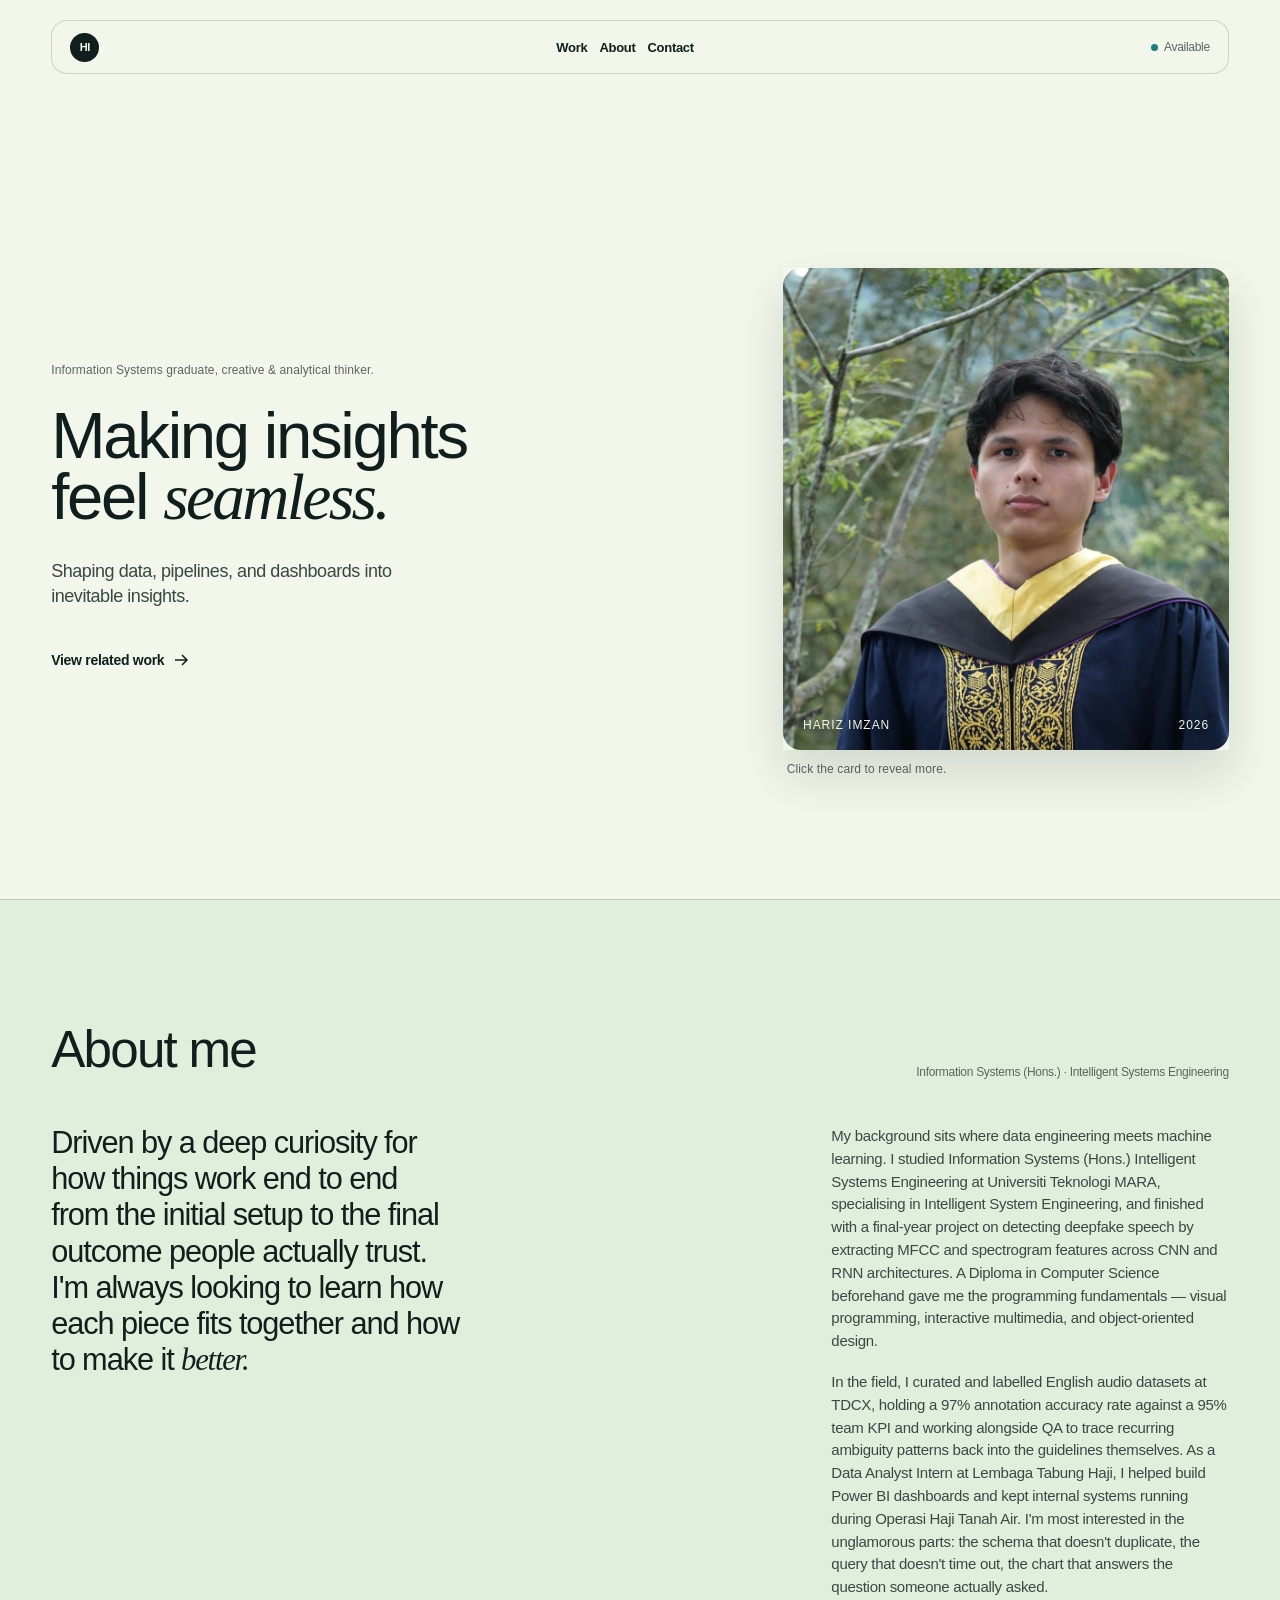
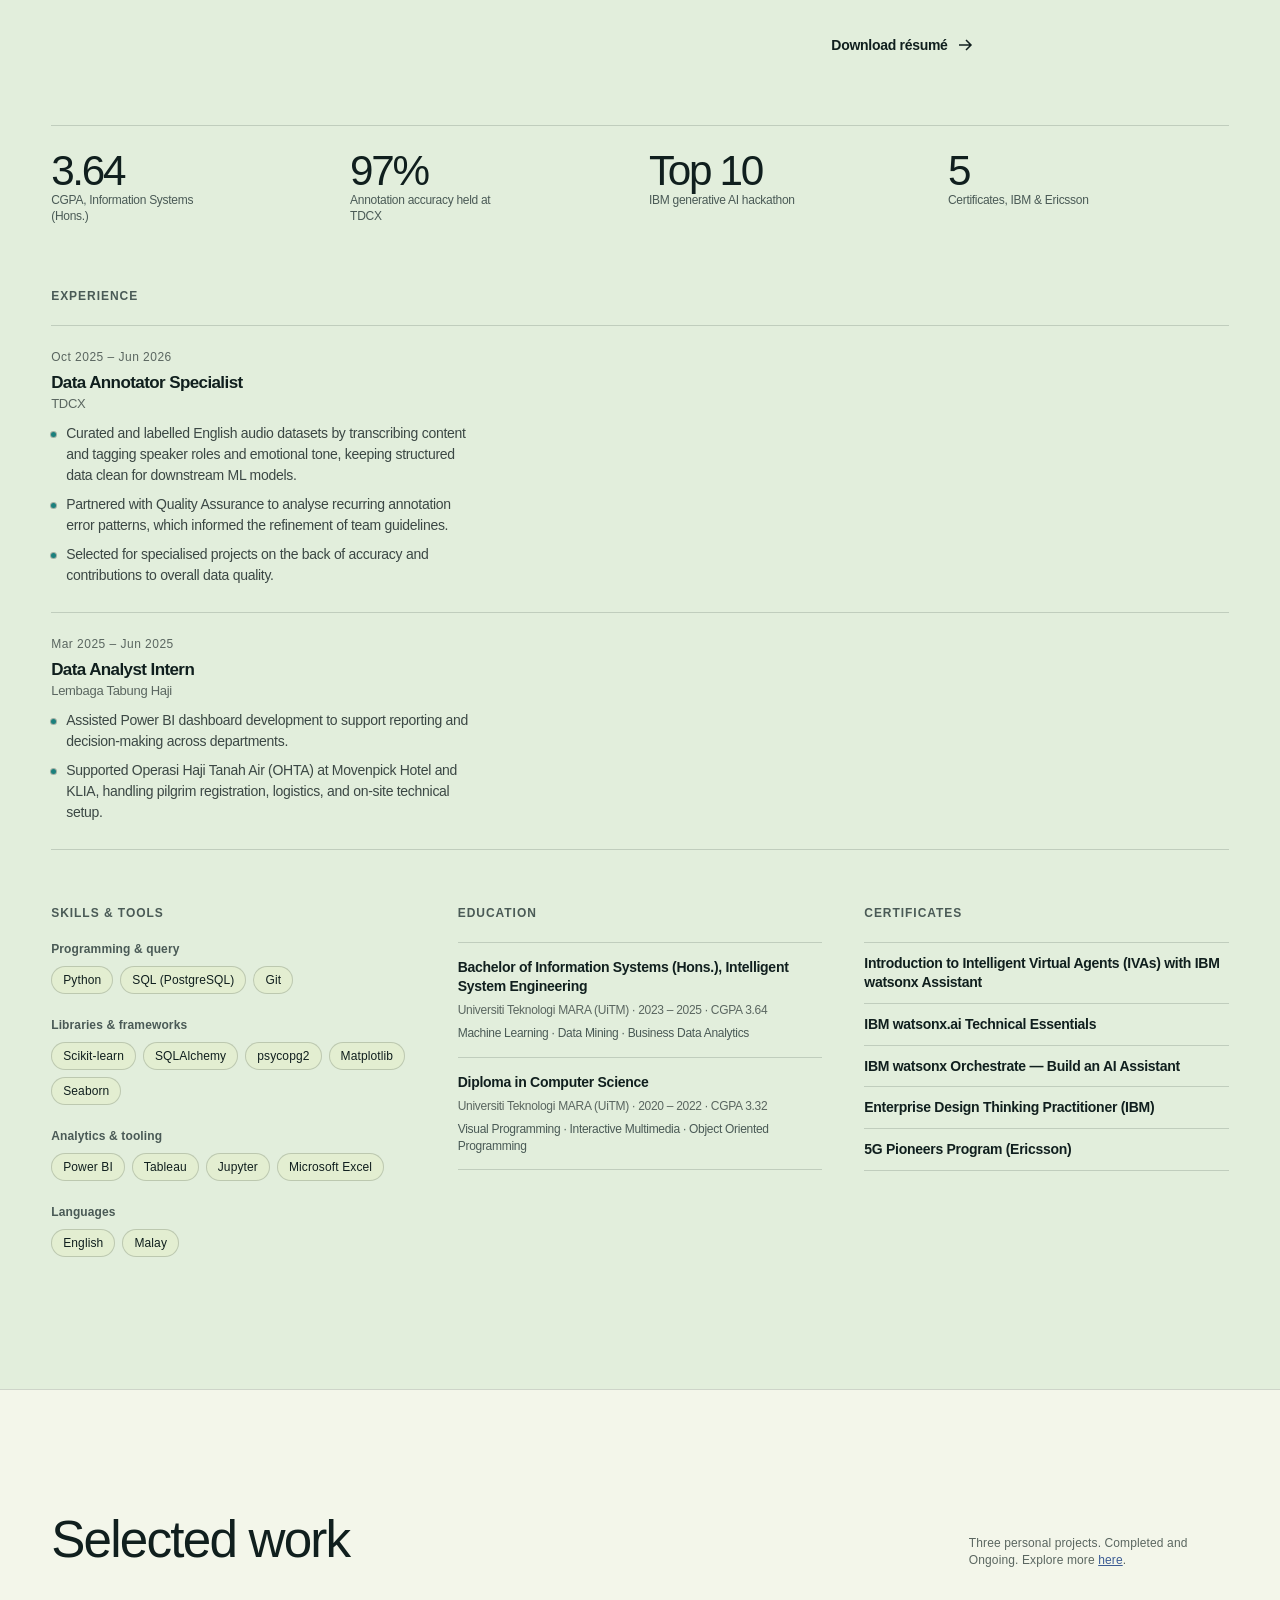
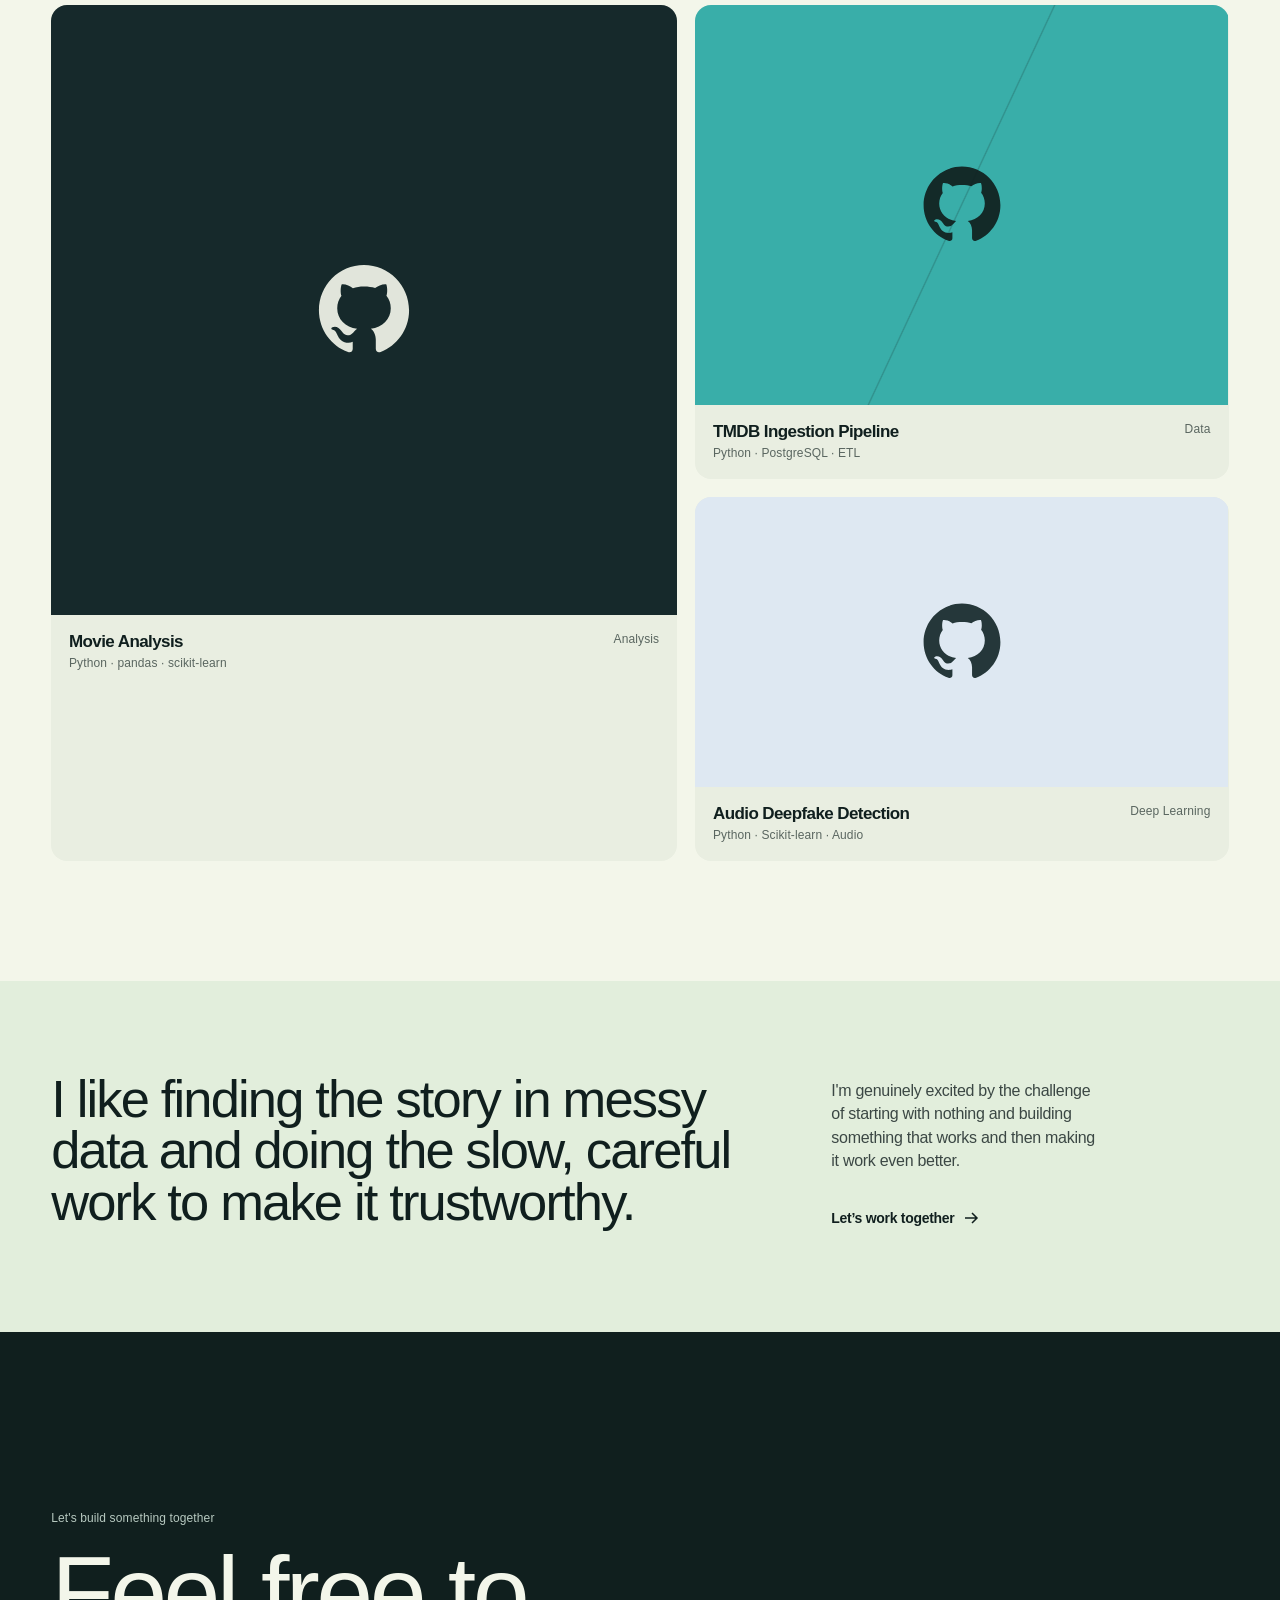
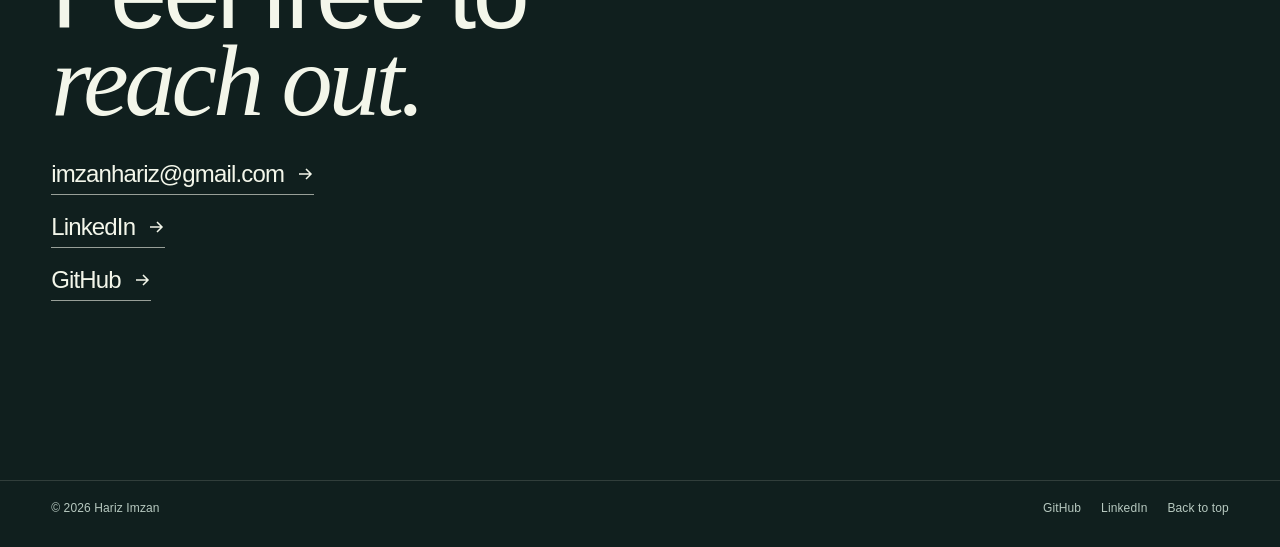
==== commit a4ac5980: "fix page responsiveness, fix wordings, added logo" ====
--- a/index.html
+++ b/index.html
@@ -68,17 +68,15 @@
           <a class="text-link hero-link" href="#work">View related work <svg aria-hidden="true" viewBox="0 0 18 18"><path d="M3 9h11M10 4l5 5-5 5" /></svg></a>
         </div>
         <div class="hero-object-wrap">
-          <div class="hero-object" id="hero-object">
-            <div class="flip-card-inner">
-              <div class="flip-card-face flip-card-front">
+          <button class="hero-object" id="hero-object" type="button" aria-expanded="false" aria-label="Show contact details">
+            <span class="flip-card-inner">
+              <span class="flip-card-face flip-card-front">
                 <img class="hero-image" src="images/new.jpg" alt="Portrait of Hariz Imzan" width="1067" height="1058" fetchpriority="high" />
                 <span class="object-caption"><span>Hariz Imzan</span><span>2026</span></span>
-                <button class="flip-toggle" id="flip-toggle" type="button" aria-expanded="false" aria-controls="contact-back" aria-label="Show contact details"></button>
-              </div>
-              <div class="flip-card-face flip-card-back" id="contact-back" inert aria-hidden="true">
-                <button class="flip-close" id="flip-close" type="button" aria-label="Hide contact details"></button>
+              </span>
+              <span class="flip-card-face flip-card-back" id="contact-back" inert aria-live="polite">
                 <span class="contact-flip-copy">
-                  <span class="contact-circle-cluster" role="group" aria-label="Contact links">
+                  <span class="contact-circle-cluster" aria-label="Contact links">
                     <a href="mailto:imzanhariz@gmail.com" aria-label="Email Hariz Imzan" title="Email" style="display: inline-flex; align-items: center; justify-content: center;">
                     <svg xmlns="http://www.w3.org/2000/svg" viewBox="0 0 640 640" fill="currentColor"><!--!Font Awesome Free 7.3.1 by @fontawesome - https://fontawesome.com License - https://fontawesome.com/license/free Copyright 2026 Fonticons, Inc.--><path d="M112 128C85.5 128 64 149.5 64 176C64 191.1 71.1 205.3 83.2 214.4L291.2 370.4C308.3 383.2 331.7 383.2 348.8 370.4L556.8 214.4C568.9 205.3 576 191.1 576 176C576 149.5 554.5 128 528 128L112 128zM64 260L64 448C64 483.3 92.7 512 128 512L512 512C547.3 512 576 483.3 576 448L576 260L377.6 408.8C343.5 434.4 296.5 434.4 262.4 408.8L64 260z"/></svg>
                     </a>
@@ -93,9 +91,9 @@
                     </a>
                   </span>
                 </span>
-              </div>
-            </div>
-          </div>
+              </span>
+            </span>
+          </button>
           <p class="placeholder-note">Click the card to reveal more.</p>
         </div>
       </section>
@@ -107,7 +105,7 @@
         </div>
 
         <div class="about-me-bio" data-reveal>
-          <p class="bio-lead">I build data systems end to end — from the API call and the schema, to the model, to the dashboard someone actually <em>trusts.</em></p>
+          <p class="bio-lead">Driven by a deep curiosity for how things work end to end from the initial setup to the final outcome people actually trust. I'm always looking to learn how each piece fits together and how to make it <em>better.</em></p>
           <div class="bio-body">
             <p>My background sits where data engineering meets machine learning. I studied Information Systems (Hons.) Intelligent Systems Engineering at Universiti Teknologi MARA, specialising in Intelligent System Engineering, and finished with a final-year project on detecting deepfake speech by extracting MFCC and spectrogram features across CNN and RNN architectures. A Diploma in Computer Science beforehand gave me the programming fundamentals — visual programming, interactive multimedia, and object-oriented design.</p>
             <p>In the field, I curated and labelled English audio datasets at TDCX, holding a 97% annotation accuracy rate against a 95% team KPI and working alongside QA to trace recurring ambiguity patterns back into the guidelines themselves. As a Data Analyst Intern at Lembaga Tabung Haji, I helped build Power BI dashboards and kept internal systems running during Operasi Haji Tanah Air. I'm most interested in the unglamorous parts: the schema that doesn't duplicate, the query that doesn't time out, the chart that answers the question someone actually asked.</p>
@@ -232,10 +230,11 @@
           <h2 id="work-title">Selected work</h2>
           <p>Three personal projects. Completed and Ongoing. Explore more <a class="section-link" href="https://github.com/ihpwapp" target="_blank" rel="noreferrer">here</a>.</p>
         </div>
+        <!-- project art = GitHub logo placeholder; swap for own imagery -->
         <div class="work-grid">
           <article class="project project-large project-signal" data-reveal>
             <a href="work/movie-analysis.html">
-              <div class="project-art art-signal" aria-hidden="true"><i></i><b></b><span>Personal Project</span></div>
+              <div class="project-art art-signal" aria-hidden="true"><svg class="art-logo" viewBox="0 0 640 640" fill="currentColor" aria-hidden="true"><path d="M280.5 426.5C214.5 418.5 168 371 168 309.5C168 284.5 177 257.5 192 239.5C185.5 223 186.5 188 194 173.5C214 171 241 181.5 257 196C276 190 296 187 320.5 187C345 187 365 190 383 195.5C398.5 181.5 426 171 446 173.5C453 187 454 222 447.5 239C463.5 258 472 283.5 472 309.5C472 371 425.5 417.5 358.5 426C375.5 437 387 461 387 488.5L387 540.5C387 555.5 399.5 564 414.5 558C505 523.5 576 433 576 321C576 179.5 461 64 319.5 64C178 64 64 179.5 64 321C64 432 134.5 524 229.5 558.5C243 563.5 256 554.5 256 541L256 501C249 504 240 506 232 506C199 506 179.5 488 165.5 454.5C160 441 154 433 142.5 431.5C136.5 431 134.5 428.5 134.5 425.5C134.5 419.5 144.5 415 154.5 415C169 415 181.5 424 194.5 442.5C204.5 457 215 463.5 227.5 463.5C240 463.5 248 459 259.5 447.5C268 439 274.5 431.5 280.5 426.5z"/></svg></div>
               <div class="project-meta"><div><h3>Movie Analysis</h3><p>Python · pandas · scikit-learn</p></div><span>Analysis</span></div>
             </a>
           </article>
@@ -243,13 +242,13 @@
           
           <article class="project project-tall project-index" data-reveal>
             <a href="work/tmdb-ingestion.html">
-              <div class="project-art art-index" aria-hidden="true"><span><br /></span><i>2026</i></div>
+              <div class="project-art art-index" aria-hidden="true"><svg class="art-logo" viewBox="0 0 640 640" fill="currentColor" aria-hidden="true"><path d="M280.5 426.5C214.5 418.5 168 371 168 309.5C168 284.5 177 257.5 192 239.5C185.5 223 186.5 188 194 173.5C214 171 241 181.5 257 196C276 190 296 187 320.5 187C345 187 365 190 383 195.5C398.5 181.5 426 171 446 173.5C453 187 454 222 447.5 239C463.5 258 472 283.5 472 309.5C472 371 425.5 417.5 358.5 426C375.5 437 387 461 387 488.5L387 540.5C387 555.5 399.5 564 414.5 558C505 523.5 576 433 576 321C576 179.5 461 64 319.5 64C178 64 64 179.5 64 321C64 432 134.5 524 229.5 558.5C243 563.5 256 554.5 256 541L256 501C249 504 240 506 232 506C199 506 179.5 488 165.5 454.5C160 441 154 433 142.5 431.5C136.5 431 134.5 428.5 134.5 425.5C134.5 419.5 144.5 415 154.5 415C169 415 181.5 424 194.5 442.5C204.5 457 215 463.5 227.5 463.5C240 463.5 248 459 259.5 447.5C268 439 274.5 431.5 280.5 426.5z"/></svg></div>
               <div class="project-meta"><div><h3>TMDB Ingestion Pipeline</h3><p>Python · PostgreSQL · ETL</p></div><span>Data</span></div>
             </a>
           </article>
           <article class="project project-wide project-lumen" data-reveal>
             <a href="work/audio-deepfake.html">
-              <div class="project-art art-lumen" aria-hidden="true"><div></div><span>ihpwapp</span></div>
+              <div class="project-art art-lumen" aria-hidden="true"><svg class="art-logo" viewBox="0 0 640 640" fill="currentColor" aria-hidden="true"><path d="M280.5 426.5C214.5 418.5 168 371 168 309.5C168 284.5 177 257.5 192 239.5C185.5 223 186.5 188 194 173.5C214 171 241 181.5 257 196C276 190 296 187 320.5 187C345 187 365 190 383 195.5C398.5 181.5 426 171 446 173.5C453 187 454 222 447.5 239C463.5 258 472 283.5 472 309.5C472 371 425.5 417.5 358.5 426C375.5 437 387 461 387 488.5L387 540.5C387 555.5 399.5 564 414.5 558C505 523.5 576 433 576 321C576 179.5 461 64 319.5 64C178 64 64 179.5 64 321C64 432 134.5 524 229.5 558.5C243 563.5 256 554.5 256 541L256 501C249 504 240 506 232 506C199 506 179.5 488 165.5 454.5C160 441 154 433 142.5 431.5C136.5 431 134.5 428.5 134.5 425.5C134.5 419.5 144.5 415 154.5 415C169 415 181.5 424 194.5 442.5C204.5 457 215 463.5 227.5 463.5C240 463.5 248 459 259.5 447.5C268 439 274.5 431.5 280.5 426.5z"/></svg></div>
               <div class="project-meta"><div><h3>Audio Deepfake Detection</h3><p>Python · Scikit-learn · Audio</p></div><span>Deep Learning</span></div>
             </a>
           </article>
--- a/styles.css
+++ b/styles.css
@@ -11,7 +11,7 @@
 .monogram { display:grid; place-items:center; width:29px; height:29px; border-radius:50%; color:var(--paper); background:var(--ink); font-size:11px; font-weight:700; letter-spacing:-.06em; }.nav-links{display:flex;gap:28px;font-size:13px;font-weight:550}.nav-links a,.nav-status{transition:opacity .2s}.nav-links a:hover,.nav-status:hover{opacity:.52}.nav-status{font-size:12px;color:var(--muted)}.nav-status span{display:inline-block;width:7px;height:7px;margin-right:6px;border-radius:50%;background:var(--signal-deep)}
 main { overflow:visible; }.hero{min-height:calc(100svh - 75px);max-width:1440px;margin:auto;padding:clamp(68px,10vw,150px) clamp(20px,4vw,64px) 56px;display:grid;grid-template-columns:1.05fr .95fr;align-items:center;gap:clamp(34px,7vw,112px)}
 .availability,.about-label,.placeholder-note,.project-meta p,.project-meta>span,.section-heading p,footer,.contact-section>p{font-size:12px;letter-spacing:.01em;color:var(--muted)}.availability{margin:0 0 28px}.hero h1{max-width:720px;margin:0;font-size:clamp(3.2rem,7.1vw,6.2rem);font-weight:540;line-height:.94;letter-spacing:-.04em}.hero h1 em,.contact-section h2 em{font-family:Georgia,serif;font-weight:400;letter-spacing:-.04em}.hero-intro{max-width:390px;margin:30px 0 28px;font-size:18px;line-height:1.42;color:var(--body);letter-spacing:-.025em}.text-link{display:inline-flex;align-items:center;gap:8px;font-size:14px;font-weight:600}.text-link svg,.contact-email svg{width:18px;fill:none;stroke:currentColor;stroke-width:1.5;transition:transform .25s var(--ease)}.text-link:hover svg,.contact-email:hover svg{transform:translateX(4px)}
-.hero-object-wrap{justify-self:end;width:min(100%,510px)}.hero-object{position:relative;display:block;isolation:isolate;aspect-ratio:1/1.08;width:100%;padding:0;border:none;background:transparent;cursor:pointer;box-shadow:0 24px 46px rgba(16,42,44,.14);transform:perspective(900px) rotateX(var(--rx,0deg)) rotateY(var(--ry,0deg));transition:transform .55s var(--ease);-webkit-tap-highlight-color:transparent}.flip-toggle{position:absolute;inset:0;z-index:2;padding:0;border:0;border-radius:18px;background:transparent;cursor:pointer;-webkit-tap-highlight-color:transparent}.flip-toggle:focus-visible{outline:2px solid var(--blue);outline-offset:6px}.flip-card-inner{position:relative;display:block;width:100%;height:100%;border-radius:18px;transform-style:preserve-3d;transition:transform .7s var(--ease)}.hero-object.is-flipped .flip-card-inner{transform:rotateY(180deg)}.flip-card-face{position:absolute;inset:0;display:flex;align-items:stretch;justify-content:stretch;backface-visibility:hidden;border-radius:18px;overflow:hidden}.flip-card-front{background:#d2e4da}.flip-card-back{padding:28px;background:linear-gradient(145deg, #0b1618, #1c2f33);transform:rotateY(180deg);color:var(--paper)}.flip-close{position:absolute;top:14px;right:14px;z-index:3;width:36px;height:36px;padding:0;border:1px solid rgba(243,246,234,.3);border-radius:50%;background:transparent;color:var(--paper);cursor:pointer;transition:background .2s}.flip-close:hover{background:rgba(243,246,234,.12)}.flip-close:focus-visible{outline:2px solid var(--pale);outline-offset:3px}.flip-close::before,.flip-close::after{content:"";position:absolute;top:50%;left:50%;width:13px;height:1.5px;background:currentColor}.flip-close::before{transform:translate(-50%,-50%) rotate(45deg)}.flip-close::after{transform:translate(-50%,-50%) rotate(-45deg)}.hero-image{display:block;width:100%;height:100%;object-fit:cover;object-position:center}.object-caption{position:absolute;left:20px;right:20px;bottom:18px;display:flex;justify-content:space-between;font-size:12px;text-transform:uppercase;letter-spacing:.08em;color:var(--paper);text-shadow:0 1px 8px rgba(0,0,0,.35)}.contact-flip-copy{display:flex;align-items:center;justify-content:center;width:100%;height:100%;padding:14px 18px 16px}.contact-circle-cluster{display:grid;grid-template-columns:repeat(3, 120px);grid-template-rows:repeat(3, 120px);gap:18px;grid-template-areas:". top ." "left . right" ". bottom .";justify-content:center;align-items:center;margin:0 auto}.contact-circle-cluster a{display:grid;place-items:center;width:120px;height:120px;border-radius:50%;background:var(--paper);color:var(--ink);font-size:12px;font-weight:700;letter-spacing:.08em;text-decoration:none;text-transform:uppercase;box-shadow:inset 0 0 0 1px rgba(16,31,30,.14)}.contact-circle-cluster a:nth-child(1){grid-area:top}.contact-circle-cluster a:nth-child(2){grid-area:left}.contact-circle-cluster a:nth-child(3){grid-area:right}.contact-circle-cluster a:nth-child(4){grid-area:bottom}.contact-circle-cluster a:hover{transform:translateY(-1px);opacity:.9}.placeholder-note{margin:12px 4px 0;line-height:1.3}
+.hero-object-wrap{justify-self:end;width:min(100%,510px)}.hero-object{position:relative;display:block;isolation:isolate;aspect-ratio:1/1.08;width:100%;padding:0;border:none;background:transparent;cursor:pointer;box-shadow:0 24px 46px rgba(16,42,44,.14);transform:perspective(900px) rotateX(var(--rx,0deg)) rotateY(var(--ry,0deg));transition:transform .55s var(--ease);-webkit-tap-highlight-color:transparent}.hero-object:focus-visible{outline:2px solid var(--blue);outline-offset:6px}.flip-card-inner{position:relative;display:block;width:100%;height:100%;border-radius:18px;transform-style:preserve-3d;transition:transform .7s var(--ease)}.hero-object.is-flipped .flip-card-inner{transform:rotateY(180deg)}.flip-card-face{position:absolute;inset:0;display:flex;align-items:stretch;justify-content:stretch;backface-visibility:hidden;border-radius:18px;overflow:hidden}.flip-card-front{background:#d2e4da}.flip-card-back{padding:28px;background:linear-gradient(145deg, #0b1618, #1c2f33);transform:rotateY(180deg);color:var(--paper)}.hero-image{display:block;width:100%;height:100%;object-fit:cover;object-position:center}.object-caption{position:absolute;left:20px;right:20px;bottom:18px;display:flex;justify-content:space-between;font-size:12px;text-transform:uppercase;letter-spacing:.08em;color:var(--paper);text-shadow:0 1px 8px rgba(0,0,0,.35)}.contact-flip-copy{display:flex;align-items:center;justify-content:center;width:100%;height:100%;padding:14px 18px 16px}.contact-circle-cluster{display:grid;grid-template-columns:repeat(3, 120px);grid-template-rows:repeat(3, 120px);gap:18px;grid-template-areas:". top ." "left . right" ". bottom .";justify-content:center;align-items:center;margin:0 auto}.contact-circle-cluster a{display:grid;place-items:center;width:120px;height:120px;border-radius:50%;background:var(--paper);color:var(--ink);font-size:12px;font-weight:700;letter-spacing:.08em;text-decoration:none;text-transform:uppercase;box-shadow:inset 0 0 0 1px rgba(16,31,30,.14)}.contact-circle-cluster a:nth-child(1){grid-area:top}.contact-circle-cluster a:nth-child(2){grid-area:left}.contact-circle-cluster a:nth-child(3){grid-area:right}.contact-circle-cluster a:nth-child(4){grid-area:bottom}.contact-circle-cluster a:hover{transform:translateY(-1px);opacity:.9}.placeholder-note{margin:12px 4px 0;line-height:1.3}
 .work-section{max-width:1440px;margin:auto;padding:120px clamp(20px,4vw,64px) 0;border-top:1px solid var(--line)}.section-heading .section-link{color:var(--link);text-decoration:underline}.section-heading{display:flex;align-items:flex-end;justify-content:space-between;margin-bottom:36px}.section-heading h2{margin:0;font-size:clamp(2.2rem,4vw,4rem);font-weight:540;letter-spacing:-.055em}.section-heading p{max-width:260px;margin:0;line-height:1.4}.work-grid{display:grid;grid-template-columns:1.08fr .92fr;gap:18px}.project{overflow:hidden;border-radius:16px;background:#e9eee1}.project a{display:block}.project-art{position:relative;overflow:hidden;min-height:400px;transition:transform .6s var(--ease)}.project:hover .project-art{transform:scale(1.018)}.project-large{grid-row:span 2}.project-large .project-art{min-height:610px}.project-wide{grid-column:2}.project-wide .project-art{min-height:290px}.project-meta{display:flex;justify-content:space-between;align-items:flex-start;padding:17px 18px 19px}.project-meta h3{margin:0 0 4px;font-size:17px;font-weight:600;letter-spacing:-.035em}.project-meta p,.project-meta>span{margin:0}.art-signal{background:var(--ink-soft)}.art-signal i{position:absolute;inset:18% 18%;border:1px solid rgba(229,239,193,.55);border-radius:50%;box-shadow:0 0 0 54px rgba(162,213,171,.14),0 0 0 110px rgba(162,213,171,.1)}.art-signal b{position:absolute;width:18%;aspect-ratio:1;border-radius:50%;left:41%;top:41%;background:var(--signal)}.art-signal span{position:absolute;left:24px;bottom:20px;color:var(--paper);font-size:clamp(30px,4vw,56px);letter-spacing:-.07em}.art-index{display:flex;justify-content:space-between;align-items:flex-end;padding:28px;background:var(--signal);background-image:linear-gradient(115deg,transparent 49.8%,rgba(16,31,30,.22) 50%,transparent 50.2%)}.art-index span{font-size:clamp(48px,6vw,80px);line-height:.8;letter-spacing:-.09em}.art-index i{font-size:11px;font-style:normal;letter-spacing:.08em}.art-lumen{display:grid;place-items:center;background:#dee8f2}.art-lumen div{width:35%;aspect-ratio:1;border-radius:50%;background:var(--pale);box-shadow:-22px 18px 0 var(--leaf),0 0 0 48px rgba(255,255,255,.22)}.art-lumen span{position:absolute;right:23px;bottom:18px;font-size:12px;text-transform:uppercase;letter-spacing:.12em}
 .about-section{max-width:1440px;margin:120px auto 0;padding:92px clamp(20px,4vw,64px);display:block;background:var(--mist)}.about-label{color:var(--muted-deep)}.about-copy{display:grid;grid-template-columns:1.3fr .7fr;gap:42px}.about-copy h2{margin:0;font-size:clamp(2.1rem,4.1vw,4.4rem);font-weight:530;line-height:.98;letter-spacing:-.06em}.about-copy p{margin:6px 0 24px;max-width:30ch;font-size:16px;line-height:1.46;color:var(--body)}
 .about-me{max-width:1440px;margin:auto;padding:120px clamp(20px,4vw,64px) 108px;border-top:1px solid var(--line);background:var(--mist)}.about-me-heading{display:flex;align-items:flex-end;justify-content:space-between;gap:24px;margin-bottom:46px}.about-me-heading h2{margin:0;font-size:clamp(2.2rem,4vw,4rem);font-weight:540;letter-spacing:-.035em}.about-me-heading p{margin:0;font-size:12px;color:var(--muted)}
@@ -82,3 +82,7 @@
 @media (max-width:860px){.case-section{grid-template-columns:1fr;gap:14px}.case-title{max-width:none}}
 .case-prose code{padding:2px 6px;border:1px solid var(--line);border-radius:6px;background:rgba(229,239,193,.5);font-family:ui-monospace,SFMono-Regular,Menlo,monospace;font-size:.85em;letter-spacing:0}
 .case-prose strong{color:var(--ink);font-weight:650}
+.art-logo{position:absolute;top:50%;left:50%;transform:translate(-50%,-50%);width:clamp(96px,18%,160px);height:auto;aspect-ratio:1;opacity:.92}
+.art-signal .art-logo{color:var(--paper)}
+.art-index .art-logo{color:var(--ink)}
+.art-lumen .art-logo{color:var(--ink-soft)}
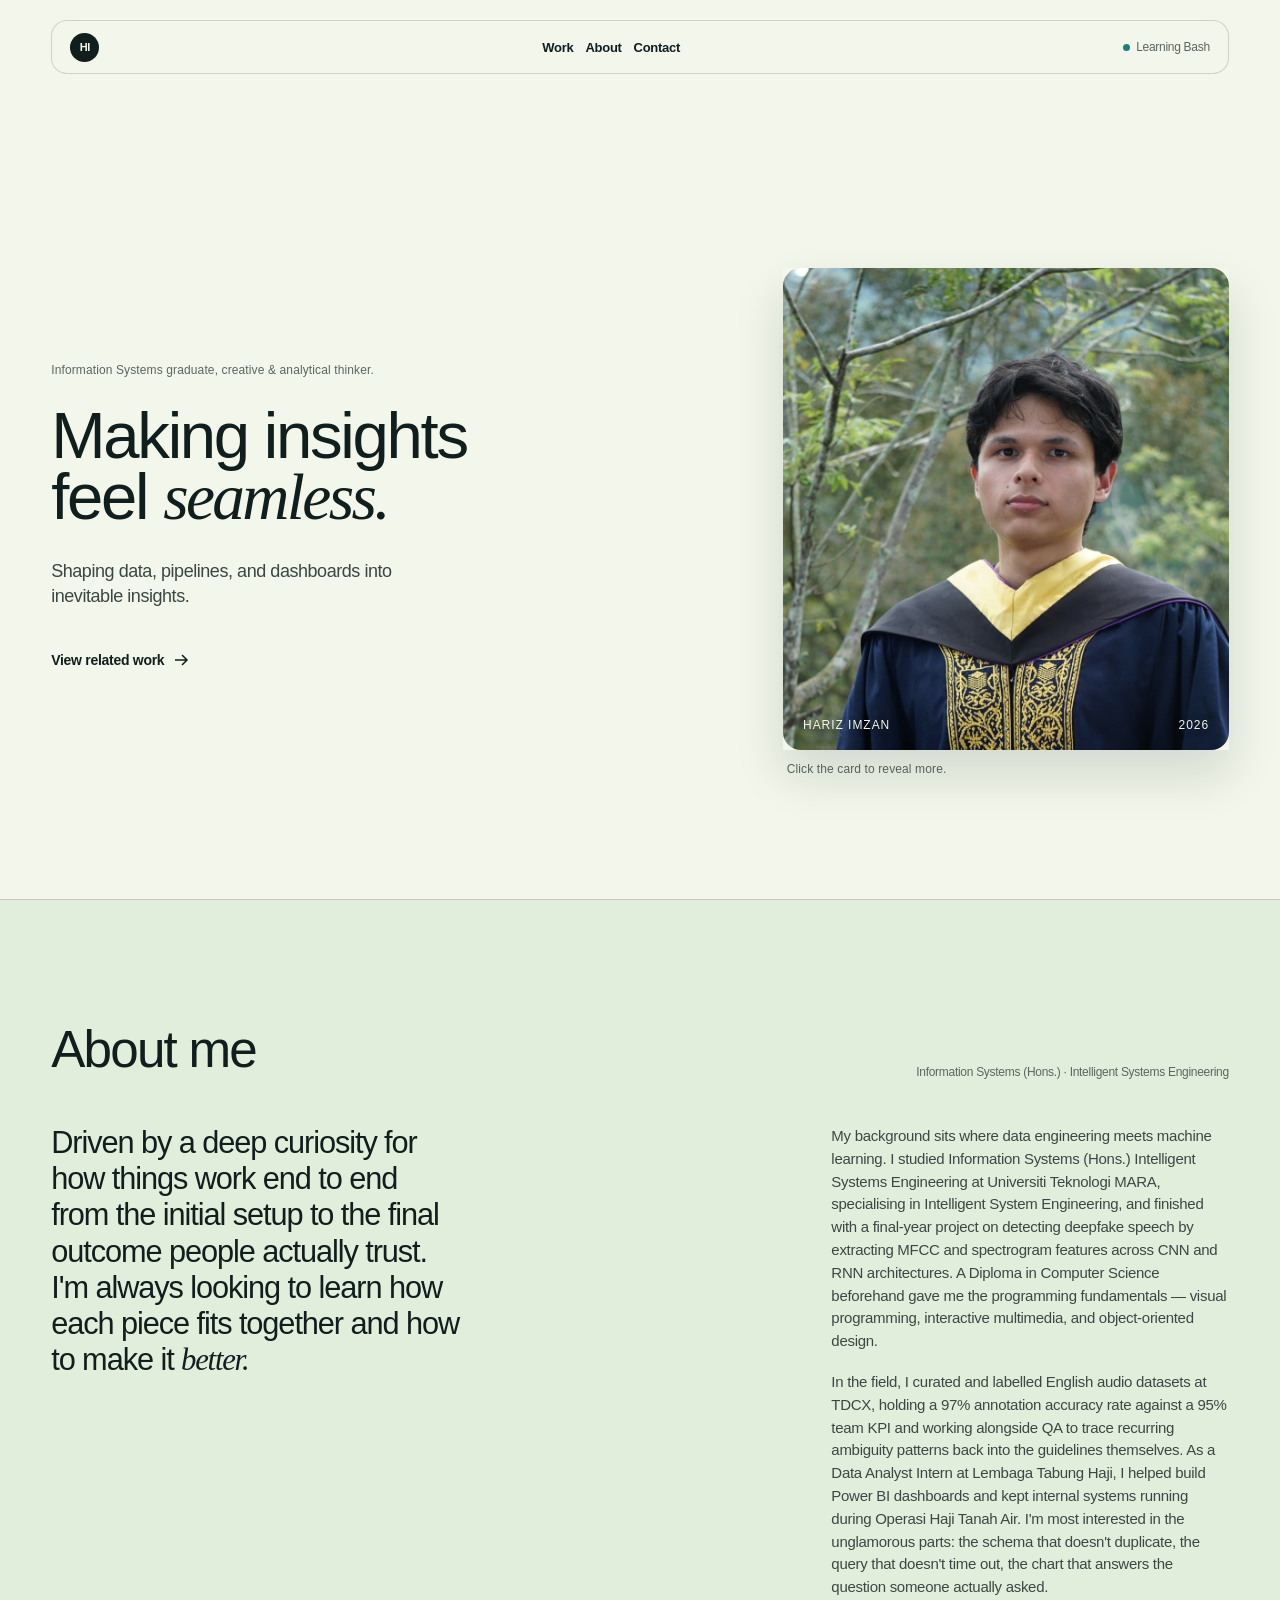
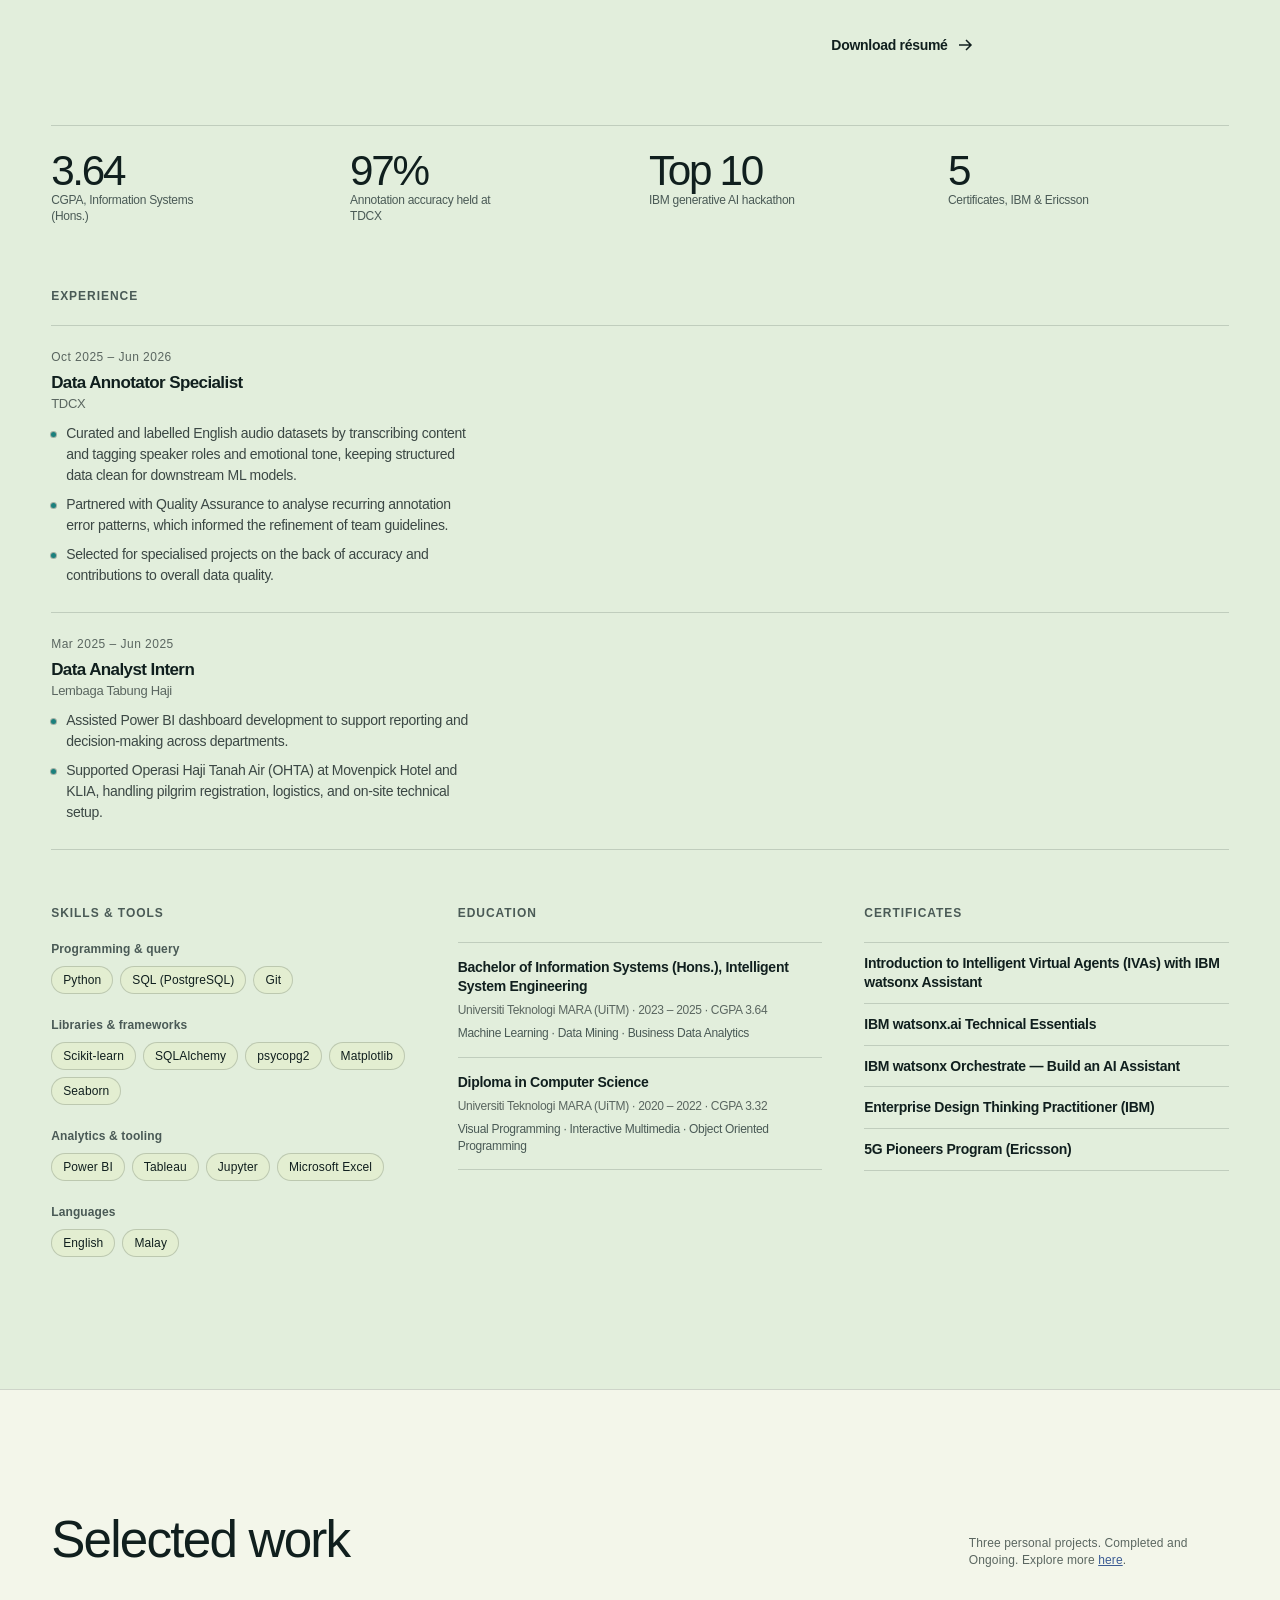
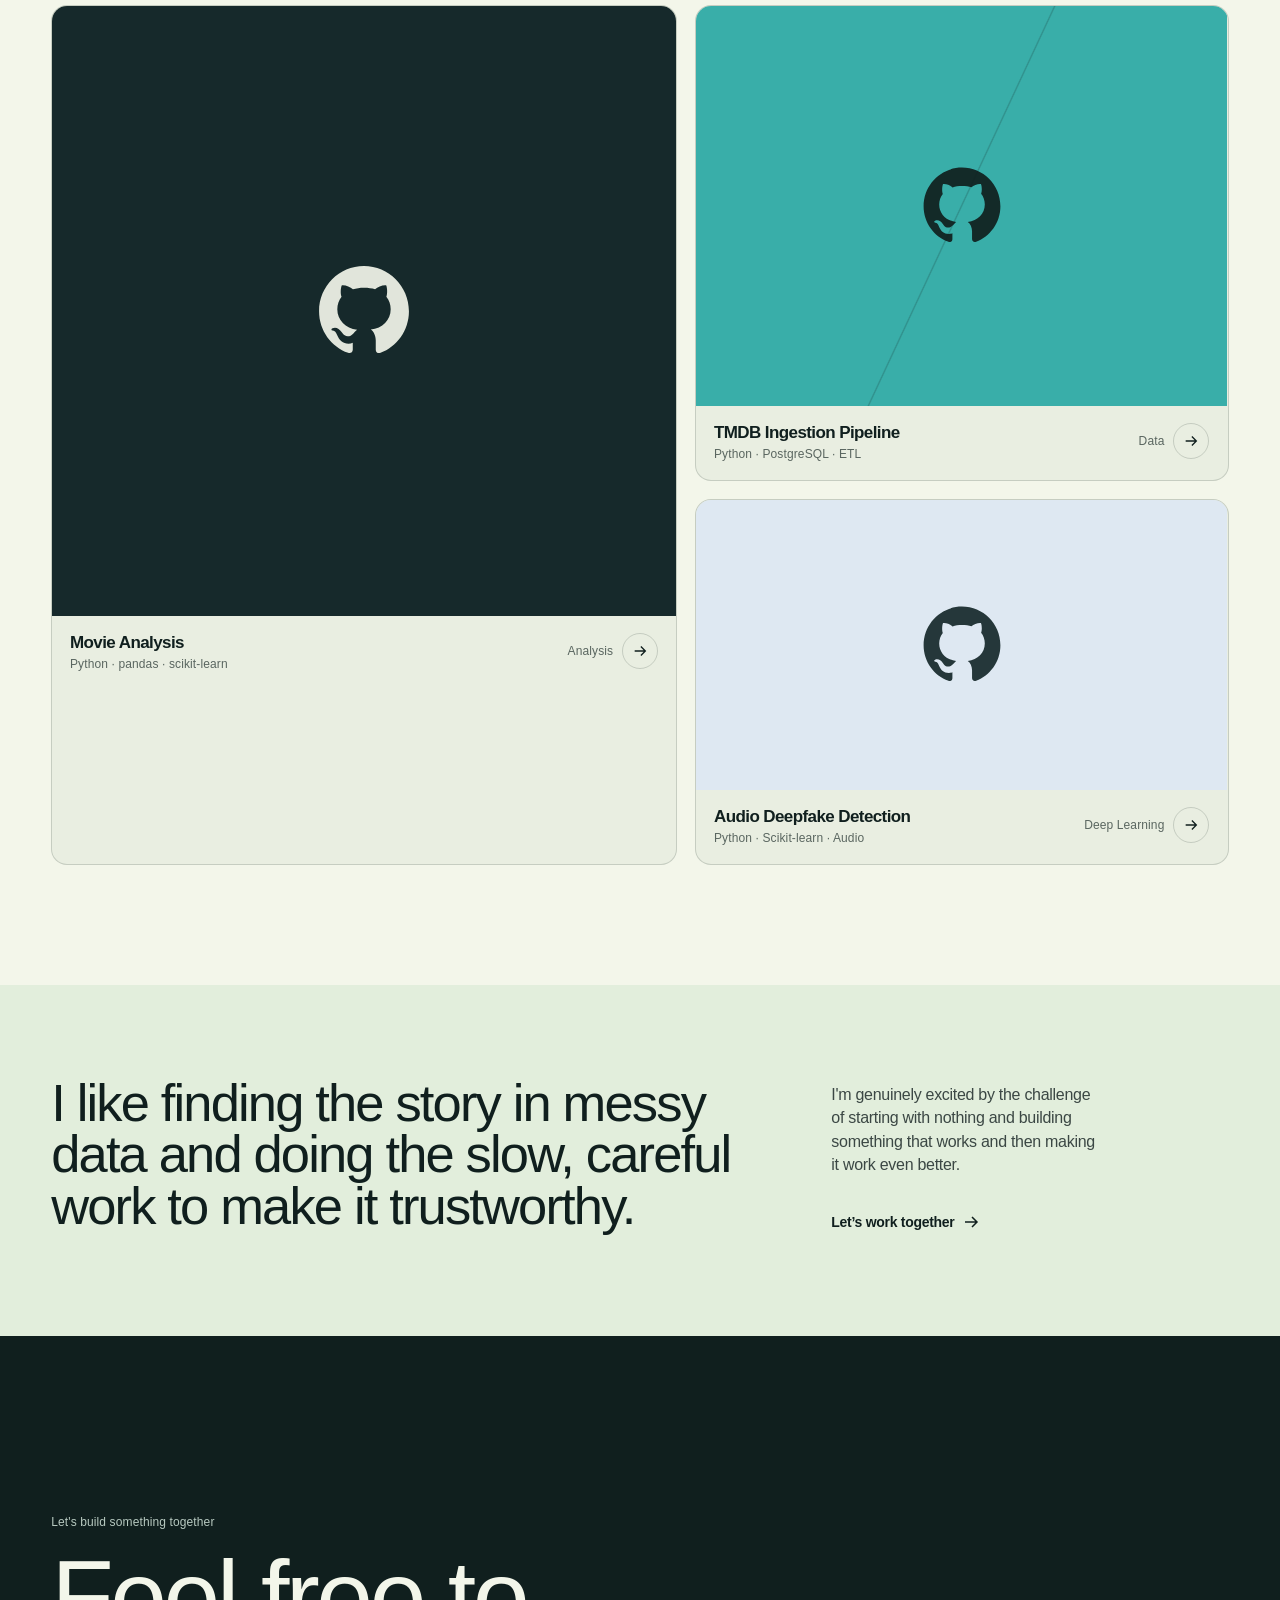
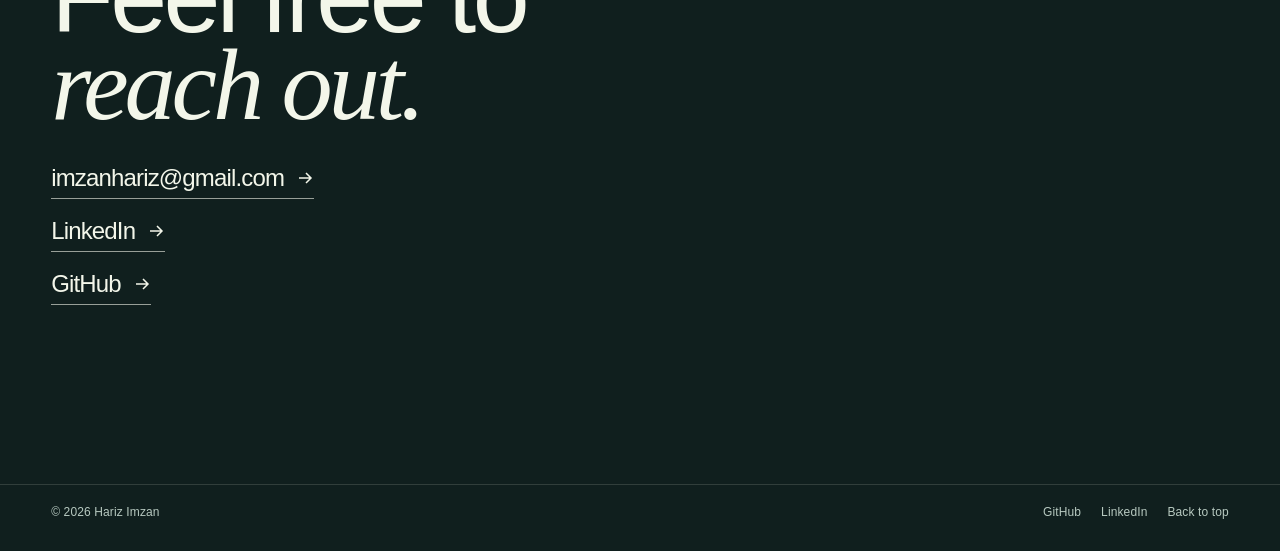
==== commit 8ad7b235: "added click indicators at selected works section" ====
--- a/index.html
+++ b/index.html
@@ -55,7 +55,7 @@
           <a href="#about-me">About</a>
           <a href="#contact">Contact</a>
         </div>
-        <a class="nav-status" href="#contact"><span></span> Available</a>
+        <a class="nav-status" href="#contact"><span></span> Learning Bash</a>
       </nav>
     </header>
 
@@ -235,7 +235,7 @@
           <article class="project project-large project-signal" data-reveal>
             <a href="work/movie-analysis.html">
               <div class="project-art art-signal" aria-hidden="true"><svg class="art-logo" viewBox="0 0 640 640" fill="currentColor" aria-hidden="true"><path d="M280.5 426.5C214.5 418.5 168 371 168 309.5C168 284.5 177 257.5 192 239.5C185.5 223 186.5 188 194 173.5C214 171 241 181.5 257 196C276 190 296 187 320.5 187C345 187 365 190 383 195.5C398.5 181.5 426 171 446 173.5C453 187 454 222 447.5 239C463.5 258 472 283.5 472 309.5C472 371 425.5 417.5 358.5 426C375.5 437 387 461 387 488.5L387 540.5C387 555.5 399.5 564 414.5 558C505 523.5 576 433 576 321C576 179.5 461 64 319.5 64C178 64 64 179.5 64 321C64 432 134.5 524 229.5 558.5C243 563.5 256 554.5 256 541L256 501C249 504 240 506 232 506C199 506 179.5 488 165.5 454.5C160 441 154 433 142.5 431.5C136.5 431 134.5 428.5 134.5 425.5C134.5 419.5 144.5 415 154.5 415C169 415 181.5 424 194.5 442.5C204.5 457 215 463.5 227.5 463.5C240 463.5 248 459 259.5 447.5C268 439 274.5 431.5 280.5 426.5z"/></svg></div>
-              <div class="project-meta"><div><h3>Movie Analysis</h3><p>Python · pandas · scikit-learn</p></div><span>Analysis</span></div>
+              <div class="project-meta"><div><h3>Movie Analysis</h3><p>Python · pandas · scikit-learn</p></div><span class="project-cta">Analysis <svg aria-hidden="true" viewBox="0 0 18 18"><path d="M3 9h11M10 4l5 5-5 5" /></svg></span></div>
             </a>
           </article>
 
@@ -243,13 +243,13 @@
           <article class="project project-tall project-index" data-reveal>
             <a href="work/tmdb-ingestion.html">
               <div class="project-art art-index" aria-hidden="true"><svg class="art-logo" viewBox="0 0 640 640" fill="currentColor" aria-hidden="true"><path d="M280.5 426.5C214.5 418.5 168 371 168 309.5C168 284.5 177 257.5 192 239.5C185.5 223 186.5 188 194 173.5C214 171 241 181.5 257 196C276 190 296 187 320.5 187C345 187 365 190 383 195.5C398.5 181.5 426 171 446 173.5C453 187 454 222 447.5 239C463.5 258 472 283.5 472 309.5C472 371 425.5 417.5 358.5 426C375.5 437 387 461 387 488.5L387 540.5C387 555.5 399.5 564 414.5 558C505 523.5 576 433 576 321C576 179.5 461 64 319.5 64C178 64 64 179.5 64 321C64 432 134.5 524 229.5 558.5C243 563.5 256 554.5 256 541L256 501C249 504 240 506 232 506C199 506 179.5 488 165.5 454.5C160 441 154 433 142.5 431.5C136.5 431 134.5 428.5 134.5 425.5C134.5 419.5 144.5 415 154.5 415C169 415 181.5 424 194.5 442.5C204.5 457 215 463.5 227.5 463.5C240 463.5 248 459 259.5 447.5C268 439 274.5 431.5 280.5 426.5z"/></svg></div>
-              <div class="project-meta"><div><h3>TMDB Ingestion Pipeline</h3><p>Python · PostgreSQL · ETL</p></div><span>Data</span></div>
+              <div class="project-meta"><div><h3>TMDB Ingestion Pipeline</h3><p>Python · PostgreSQL · ETL</p></div><span class="project-cta">Data <svg aria-hidden="true" viewBox="0 0 18 18"><path d="M3 9h11M10 4l5 5-5 5" /></svg></span></div>
             </a>
           </article>
           <article class="project project-wide project-lumen" data-reveal>
             <a href="work/audio-deepfake.html">
               <div class="project-art art-lumen" aria-hidden="true"><svg class="art-logo" viewBox="0 0 640 640" fill="currentColor" aria-hidden="true"><path d="M280.5 426.5C214.5 418.5 168 371 168 309.5C168 284.5 177 257.5 192 239.5C185.5 223 186.5 188 194 173.5C214 171 241 181.5 257 196C276 190 296 187 320.5 187C345 187 365 190 383 195.5C398.5 181.5 426 171 446 173.5C453 187 454 222 447.5 239C463.5 258 472 283.5 472 309.5C472 371 425.5 417.5 358.5 426C375.5 437 387 461 387 488.5L387 540.5C387 555.5 399.5 564 414.5 558C505 523.5 576 433 576 321C576 179.5 461 64 319.5 64C178 64 64 179.5 64 321C64 432 134.5 524 229.5 558.5C243 563.5 256 554.5 256 541L256 501C249 504 240 506 232 506C199 506 179.5 488 165.5 454.5C160 441 154 433 142.5 431.5C136.5 431 134.5 428.5 134.5 425.5C134.5 419.5 144.5 415 154.5 415C169 415 181.5 424 194.5 442.5C204.5 457 215 463.5 227.5 463.5C240 463.5 248 459 259.5 447.5C268 439 274.5 431.5 280.5 426.5z"/></svg></div>
-              <div class="project-meta"><div><h3>Audio Deepfake Detection</h3><p>Python · Scikit-learn · Audio</p></div><span>Deep Learning</span></div>
+              <div class="project-meta"><div><h3>Audio Deepfake Detection</h3><p>Python · Scikit-learn · Audio</p></div><span class="project-cta">Deep Learning <svg aria-hidden="true" viewBox="0 0 18 18"><path d="M3 9h11M10 4l5 5-5 5" /></svg></span></div>
             </a>
           </article>
         </div>
--- a/styles.css
+++ b/styles.css
@@ -12,7 +12,7 @@
 main { overflow:visible; }.hero{min-height:calc(100svh - 75px);max-width:1440px;margin:auto;padding:clamp(68px,10vw,150px) clamp(20px,4vw,64px) 56px;display:grid;grid-template-columns:1.05fr .95fr;align-items:center;gap:clamp(34px,7vw,112px)}
 .availability,.about-label,.placeholder-note,.project-meta p,.project-meta>span,.section-heading p,footer,.contact-section>p{font-size:12px;letter-spacing:.01em;color:var(--muted)}.availability{margin:0 0 28px}.hero h1{max-width:720px;margin:0;font-size:clamp(3.2rem,7.1vw,6.2rem);font-weight:540;line-height:.94;letter-spacing:-.04em}.hero h1 em,.contact-section h2 em{font-family:Georgia,serif;font-weight:400;letter-spacing:-.04em}.hero-intro{max-width:390px;margin:30px 0 28px;font-size:18px;line-height:1.42;color:var(--body);letter-spacing:-.025em}.text-link{display:inline-flex;align-items:center;gap:8px;font-size:14px;font-weight:600}.text-link svg,.contact-email svg{width:18px;fill:none;stroke:currentColor;stroke-width:1.5;transition:transform .25s var(--ease)}.text-link:hover svg,.contact-email:hover svg{transform:translateX(4px)}
 .hero-object-wrap{justify-self:end;width:min(100%,510px)}.hero-object{position:relative;display:block;isolation:isolate;aspect-ratio:1/1.08;width:100%;padding:0;border:none;background:transparent;cursor:pointer;box-shadow:0 24px 46px rgba(16,42,44,.14);transform:perspective(900px) rotateX(var(--rx,0deg)) rotateY(var(--ry,0deg));transition:transform .55s var(--ease);-webkit-tap-highlight-color:transparent}.hero-object:focus-visible{outline:2px solid var(--blue);outline-offset:6px}.flip-card-inner{position:relative;display:block;width:100%;height:100%;border-radius:18px;transform-style:preserve-3d;transition:transform .7s var(--ease)}.hero-object.is-flipped .flip-card-inner{transform:rotateY(180deg)}.flip-card-face{position:absolute;inset:0;display:flex;align-items:stretch;justify-content:stretch;backface-visibility:hidden;border-radius:18px;overflow:hidden}.flip-card-front{background:#d2e4da}.flip-card-back{padding:28px;background:linear-gradient(145deg, #0b1618, #1c2f33);transform:rotateY(180deg);color:var(--paper)}.hero-image{display:block;width:100%;height:100%;object-fit:cover;object-position:center}.object-caption{position:absolute;left:20px;right:20px;bottom:18px;display:flex;justify-content:space-between;font-size:12px;text-transform:uppercase;letter-spacing:.08em;color:var(--paper);text-shadow:0 1px 8px rgba(0,0,0,.35)}.contact-flip-copy{display:flex;align-items:center;justify-content:center;width:100%;height:100%;padding:14px 18px 16px}.contact-circle-cluster{display:grid;grid-template-columns:repeat(3, 120px);grid-template-rows:repeat(3, 120px);gap:18px;grid-template-areas:". top ." "left . right" ". bottom .";justify-content:center;align-items:center;margin:0 auto}.contact-circle-cluster a{display:grid;place-items:center;width:120px;height:120px;border-radius:50%;background:var(--paper);color:var(--ink);font-size:12px;font-weight:700;letter-spacing:.08em;text-decoration:none;text-transform:uppercase;box-shadow:inset 0 0 0 1px rgba(16,31,30,.14)}.contact-circle-cluster a:nth-child(1){grid-area:top}.contact-circle-cluster a:nth-child(2){grid-area:left}.contact-circle-cluster a:nth-child(3){grid-area:right}.contact-circle-cluster a:nth-child(4){grid-area:bottom}.contact-circle-cluster a:hover{transform:translateY(-1px);opacity:.9}.placeholder-note{margin:12px 4px 0;line-height:1.3}
-.work-section{max-width:1440px;margin:auto;padding:120px clamp(20px,4vw,64px) 0;border-top:1px solid var(--line)}.section-heading .section-link{color:var(--link);text-decoration:underline}.section-heading{display:flex;align-items:flex-end;justify-content:space-between;margin-bottom:36px}.section-heading h2{margin:0;font-size:clamp(2.2rem,4vw,4rem);font-weight:540;letter-spacing:-.055em}.section-heading p{max-width:260px;margin:0;line-height:1.4}.work-grid{display:grid;grid-template-columns:1.08fr .92fr;gap:18px}.project{overflow:hidden;border-radius:16px;background:#e9eee1}.project a{display:block}.project-art{position:relative;overflow:hidden;min-height:400px;transition:transform .6s var(--ease)}.project:hover .project-art{transform:scale(1.018)}.project-large{grid-row:span 2}.project-large .project-art{min-height:610px}.project-wide{grid-column:2}.project-wide .project-art{min-height:290px}.project-meta{display:flex;justify-content:space-between;align-items:flex-start;padding:17px 18px 19px}.project-meta h3{margin:0 0 4px;font-size:17px;font-weight:600;letter-spacing:-.035em}.project-meta p,.project-meta>span{margin:0}.art-signal{background:var(--ink-soft)}.art-signal i{position:absolute;inset:18% 18%;border:1px solid rgba(229,239,193,.55);border-radius:50%;box-shadow:0 0 0 54px rgba(162,213,171,.14),0 0 0 110px rgba(162,213,171,.1)}.art-signal b{position:absolute;width:18%;aspect-ratio:1;border-radius:50%;left:41%;top:41%;background:var(--signal)}.art-signal span{position:absolute;left:24px;bottom:20px;color:var(--paper);font-size:clamp(30px,4vw,56px);letter-spacing:-.07em}.art-index{display:flex;justify-content:space-between;align-items:flex-end;padding:28px;background:var(--signal);background-image:linear-gradient(115deg,transparent 49.8%,rgba(16,31,30,.22) 50%,transparent 50.2%)}.art-index span{font-size:clamp(48px,6vw,80px);line-height:.8;letter-spacing:-.09em}.art-index i{font-size:11px;font-style:normal;letter-spacing:.08em}.art-lumen{display:grid;place-items:center;background:#dee8f2}.art-lumen div{width:35%;aspect-ratio:1;border-radius:50%;background:var(--pale);box-shadow:-22px 18px 0 var(--leaf),0 0 0 48px rgba(255,255,255,.22)}.art-lumen span{position:absolute;right:23px;bottom:18px;font-size:12px;text-transform:uppercase;letter-spacing:.12em}
+.work-section{max-width:1440px;margin:auto;padding:120px clamp(20px,4vw,64px) 0;border-top:1px solid var(--line)}.section-heading .section-link{color:var(--link);text-decoration:underline}.section-heading{display:flex;align-items:flex-end;justify-content:space-between;margin-bottom:36px}.section-heading h2{margin:0;font-size:clamp(2.2rem,4vw,4rem);font-weight:540;letter-spacing:-.055em}.section-heading p{max-width:260px;margin:0;line-height:1.4}.work-grid{display:grid;grid-template-columns:1.08fr .92fr;gap:18px}.project{overflow:hidden;border-radius:16px;background:#e9eee1;border:1px solid var(--line);transition:box-shadow .5s var(--ease),border-color .5s var(--ease)}.project a{display:block}.project-art{position:relative;overflow:hidden;min-height:400px;transition:transform .6s var(--ease)}.project:hover .project-art,.project:has(a:focus-visible) .project-art{transform:scale(1.045)}.project-large{grid-row:span 2}.project-large .project-art{min-height:610px}.project-wide{grid-column:2}.project-wide .project-art{min-height:290px}.project-meta{display:flex;justify-content:space-between;align-items:flex-start;padding:17px 18px 19px}.project-meta h3{margin:0 0 4px;font-size:17px;font-weight:600;letter-spacing:-.035em;text-decoration:underline;text-decoration-color:transparent;text-decoration-thickness:1.5px;text-underline-offset:5px;transition:text-decoration-color .3s var(--ease)}.project:hover .project-meta h3,.project:has(a:focus-visible) .project-meta h3{text-decoration-color:currentColor}.project-meta p,.project-meta>span{margin:0}.art-signal{background:var(--ink-soft)}.art-signal i{position:absolute;inset:18% 18%;border:1px solid rgba(229,239,193,.55);border-radius:50%;box-shadow:0 0 0 54px rgba(162,213,171,.14),0 0 0 110px rgba(162,213,171,.1)}.art-signal b{position:absolute;width:18%;aspect-ratio:1;border-radius:50%;left:41%;top:41%;background:var(--signal)}.art-signal span{position:absolute;left:24px;bottom:20px;color:var(--paper);font-size:clamp(30px,4vw,56px);letter-spacing:-.07em}.art-index{display:flex;justify-content:space-between;align-items:flex-end;padding:28px;background:var(--signal);background-image:linear-gradient(115deg,transparent 49.8%,rgba(16,31,30,.22) 50%,transparent 50.2%)}.art-index span{font-size:clamp(48px,6vw,80px);line-height:.8;letter-spacing:-.09em}.art-index i{font-size:11px;font-style:normal;letter-spacing:.08em}.art-lumen{display:grid;place-items:center;background:#dee8f2}.art-lumen div{width:35%;aspect-ratio:1;border-radius:50%;background:var(--pale);box-shadow:-22px 18px 0 var(--leaf),0 0 0 48px rgba(255,255,255,.22)}.art-lumen span{position:absolute;right:23px;bottom:18px;font-size:12px;text-transform:uppercase;letter-spacing:.12em}
 .about-section{max-width:1440px;margin:120px auto 0;padding:92px clamp(20px,4vw,64px);display:block;background:var(--mist)}.about-label{color:var(--muted-deep)}.about-copy{display:grid;grid-template-columns:1.3fr .7fr;gap:42px}.about-copy h2{margin:0;font-size:clamp(2.1rem,4.1vw,4.4rem);font-weight:530;line-height:.98;letter-spacing:-.06em}.about-copy p{margin:6px 0 24px;max-width:30ch;font-size:16px;line-height:1.46;color:var(--body)}
 .about-me{max-width:1440px;margin:auto;padding:120px clamp(20px,4vw,64px) 108px;border-top:1px solid var(--line);background:var(--mist)}.about-me-heading{display:flex;align-items:flex-end;justify-content:space-between;gap:24px;margin-bottom:46px}.about-me-heading h2{margin:0;font-size:clamp(2.2rem,4vw,4rem);font-weight:540;letter-spacing:-.035em}.about-me-heading p{margin:0;font-size:12px;color:var(--muted)}
 .about-me-bio{display:grid;grid-template-columns:1.3fr .7fr;gap:42px;margin-bottom:58px}.bio-lead{margin:0;max-width:24ch;font-size:clamp(1.5rem,2.4vw,2.1rem);font-weight:530;line-height:1.18;letter-spacing:-.035em}.about-me em{font-family:Georgia,serif;font-weight:400;letter-spacing:-.04em}.bio-body p{margin:0 0 18px;font-size:15px;line-height:1.52;color:var(--body)}.bio-body .text-link{margin-top:6px}
@@ -29,7 +29,13 @@
 /* motion & interaction states */
 .site-header .nav-shell{transition:background .3s var(--ease),box-shadow .3s var(--ease)}
 .site-header.is-scrolled .nav-shell{background:rgba(243,246,234,.94);box-shadow:0 10px 30px rgba(16,42,44,.08)}
-.project a{transform:perspective(900px) rotateX(var(--rx,0deg)) rotateY(var(--ry,0deg));transition:transform .4s var(--ease)}
+.project a{transform:perspective(900px) rotateX(var(--rx,0deg)) rotateY(var(--ry,0deg)) translateY(var(--lift,0px));transition:transform .4s var(--ease)}
+html.js-anim .work-grid .project{transition:opacity .8s var(--ease),transform .8s var(--ease),box-shadow .5s var(--ease),border-color .5s var(--ease)}
+.project:hover,.project:has(a:focus-visible){--lift:-4px;box-shadow:0 24px 50px rgba(16,42,44,.16);border-color:rgba(16,31,30,.3)}
+.project:has(a:focus-visible){outline:2px solid var(--blue);outline-offset:4px}
+.project-cta{display:inline-flex;align-items:center;gap:9px}
+.project-cta svg{width:36px;height:36px;padding:9px;border:1px solid var(--line);border-radius:50%;color:var(--ink);fill:none;stroke:currentColor;stroke-width:1.5;transition:transform .25s var(--ease),background .25s var(--ease),color .25s var(--ease),border-color .25s var(--ease)}
+.project:hover .project-cta svg,.project:has(a:focus-visible) .project-cta svg{background:var(--ink);color:var(--paper);border-color:var(--ink);transform:translateX(2px)}
 .contact-email{position:relative}
 .contact-email::after{content:"";position:absolute;left:0;bottom:0;width:100%;height:1px;background:var(--paper);transform:scaleX(0);transform-origin:left center;transition:transform .5s var(--ease)}
 .contact-email:hover::after,.contact-email:focus-visible::after{transform:scaleX(1)}
